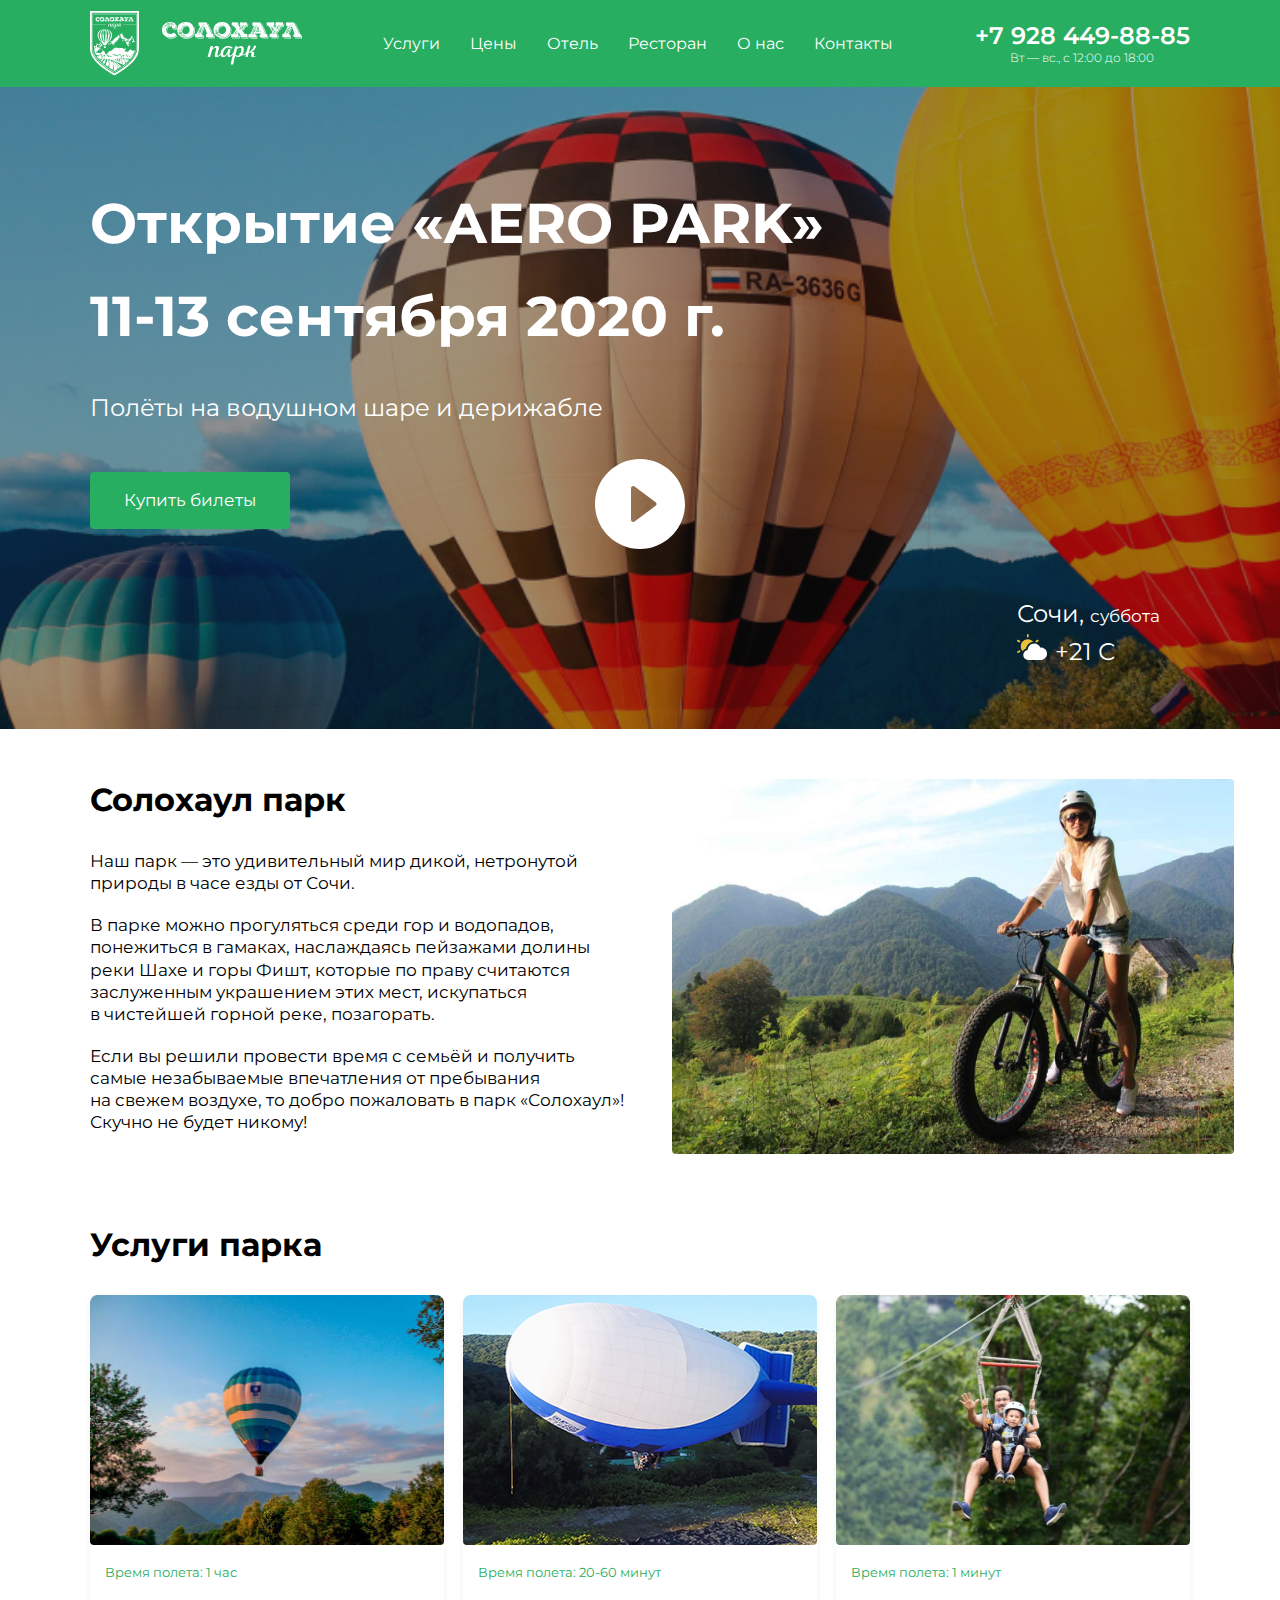
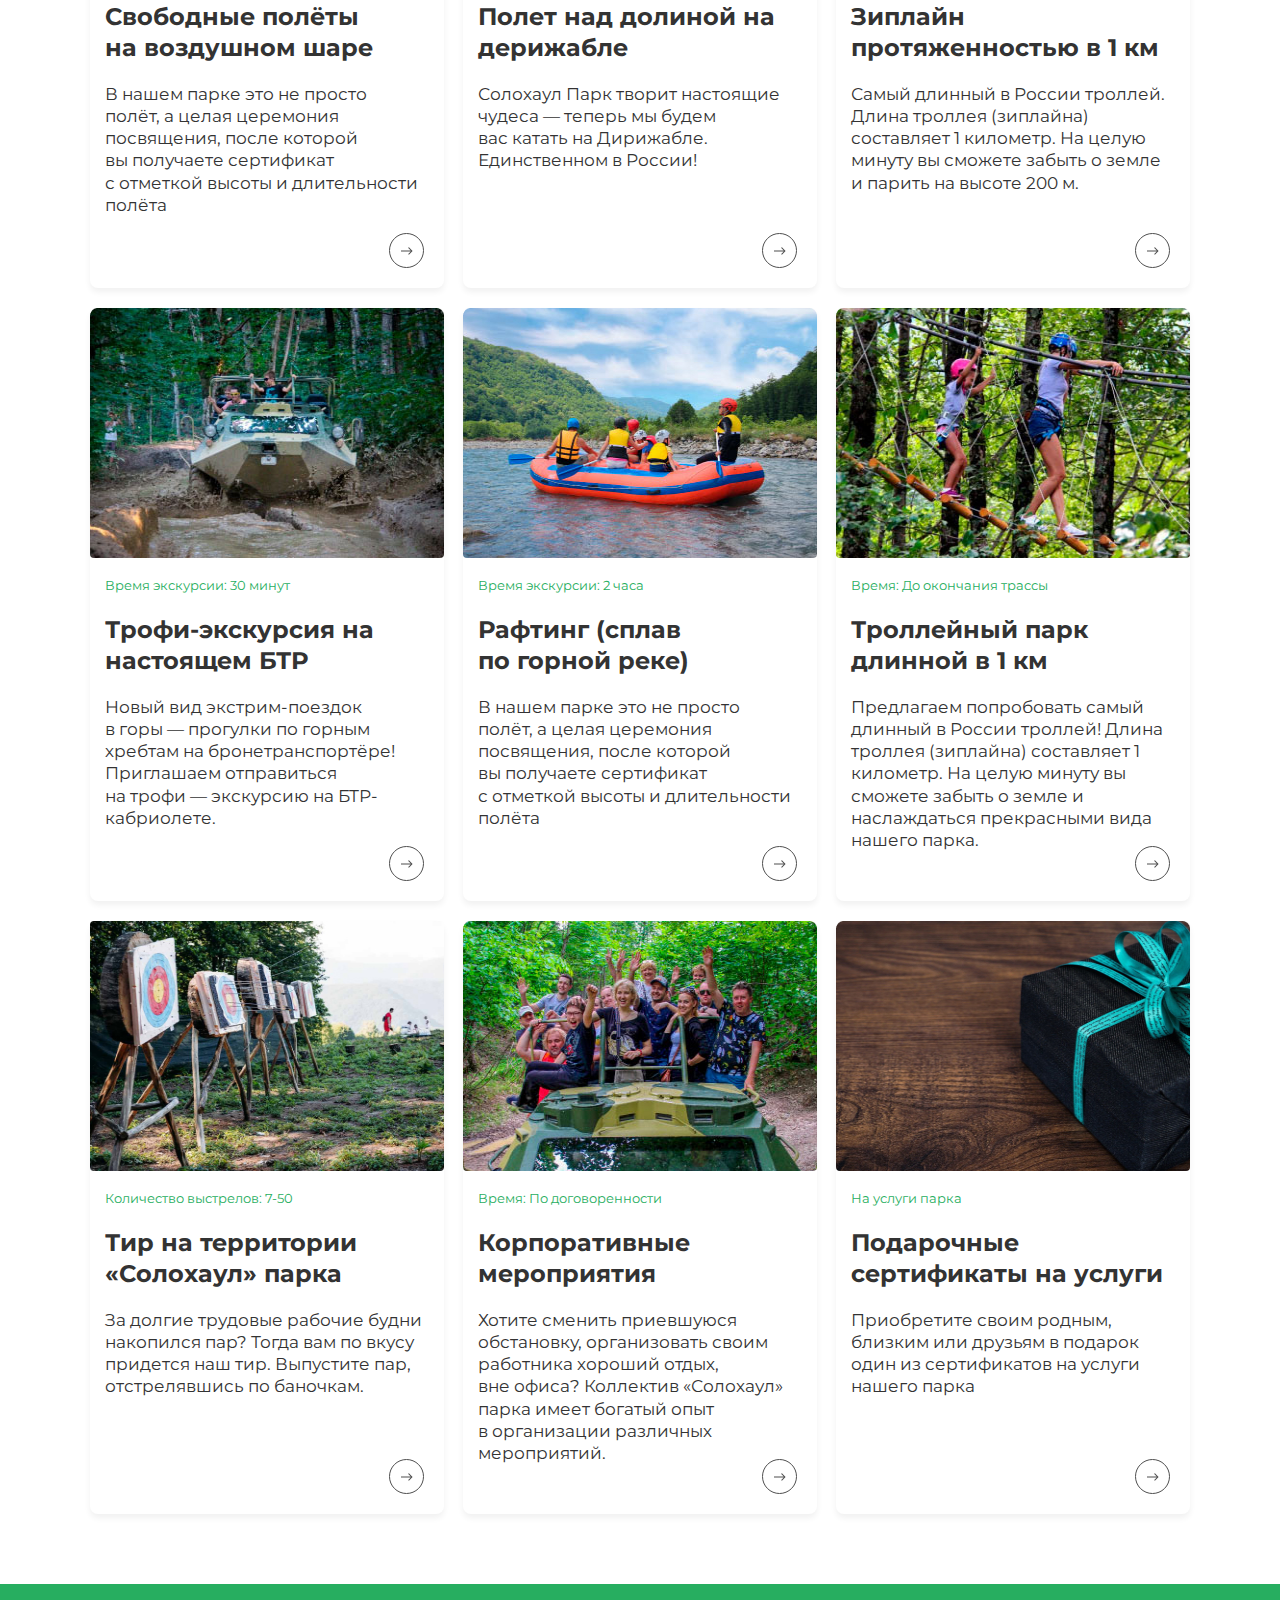
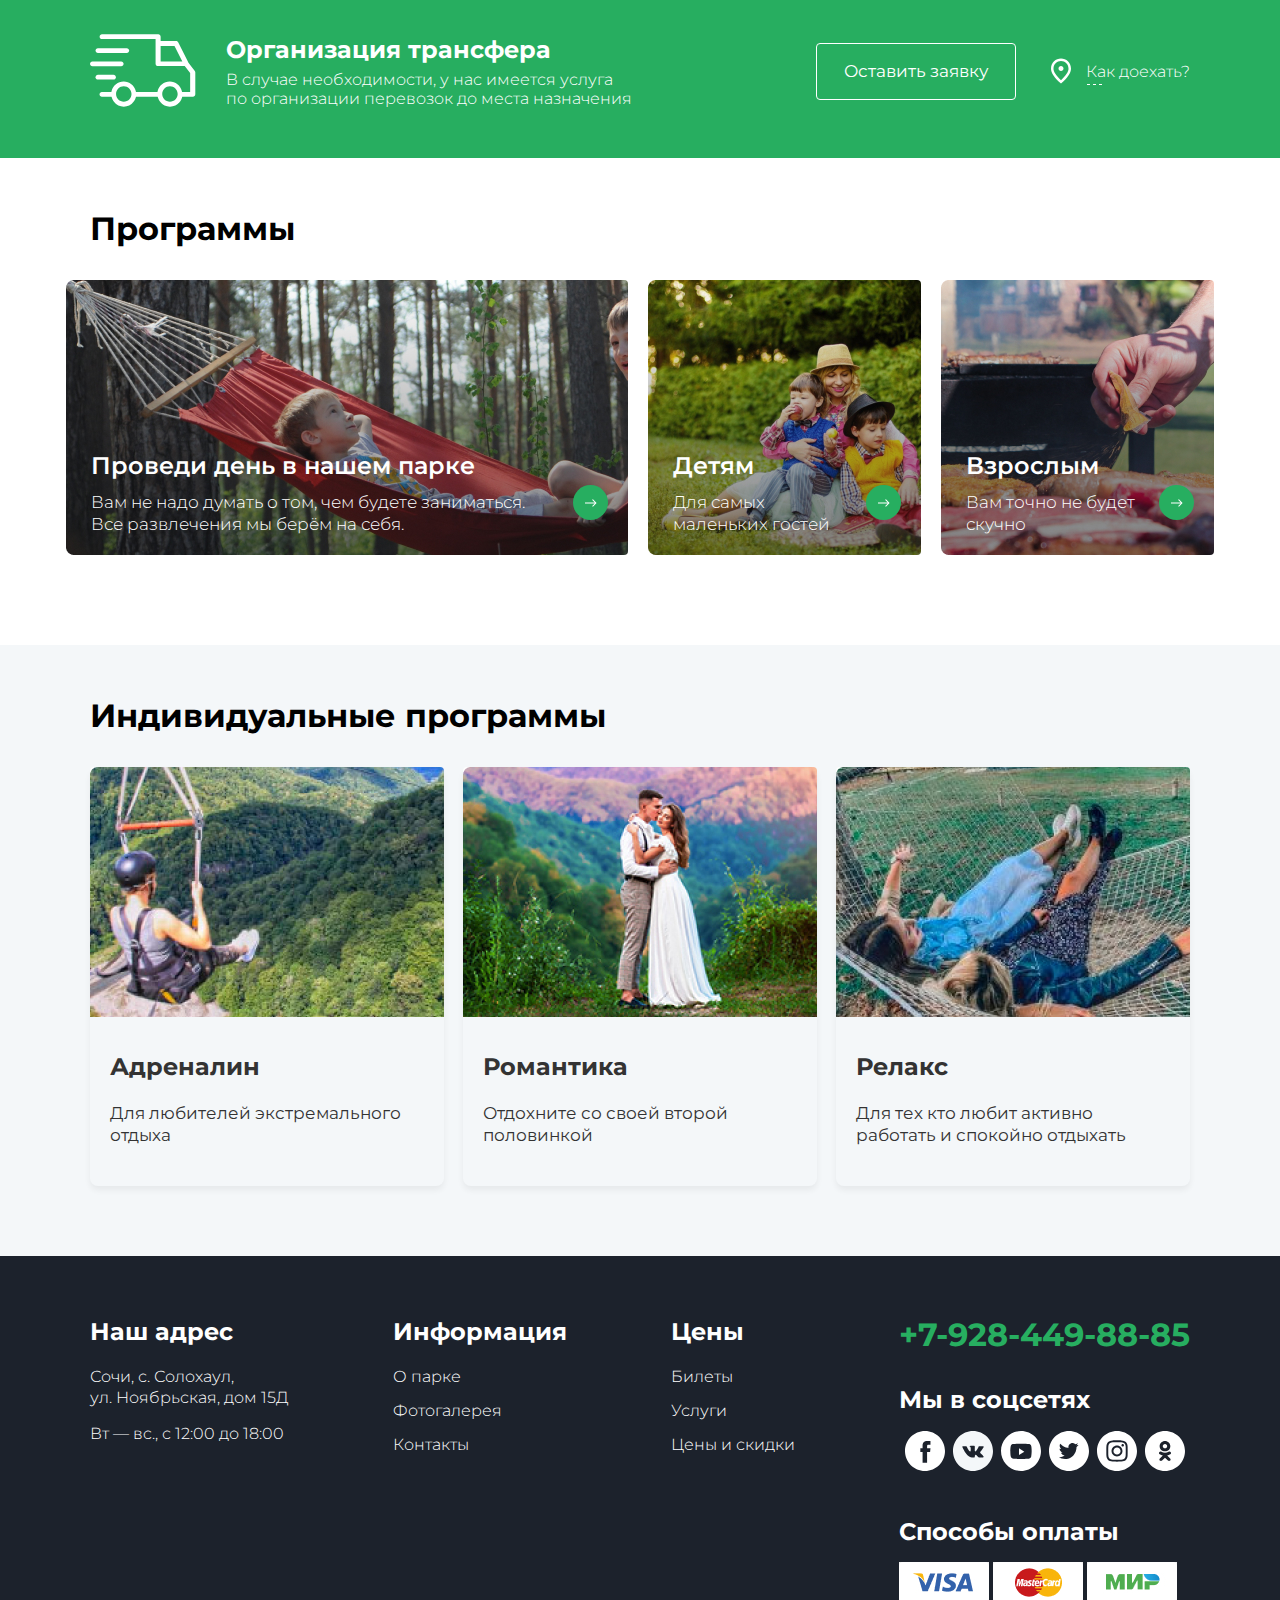
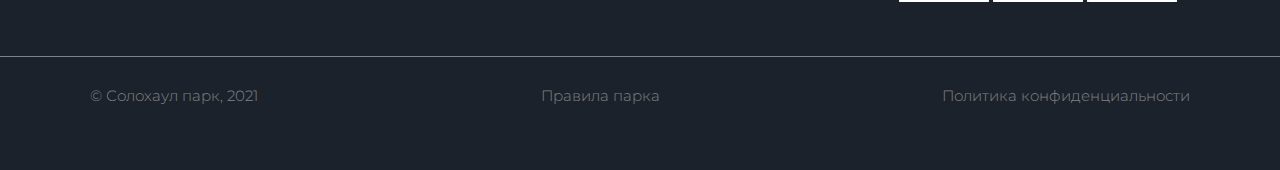
==== index.html @ 9f7b9ea6 "individual block ended, reworks services" ====
<!DOCTYPE html>
<html lang="ru">
<head>
  <meta charset="UTF-8">
  <meta http-equiv="X-UA-Compatible" content="IE=edge">
  <meta name="viewport" content="width=device-width, initial-scale=1.0">
  <title>Солохаул</title>
  <link rel="stylesheet" href="./assets/css/style.css">
</head>
<body>

  <!-- header start -->

  <header class="header">
    <div class="container header__container">

      <!-- Logo -->
      <a class="header__logo" href="#">
        <img src="./assets/svg/logo.svg" alt="Эмблема">
        <img src="./assets/img/logo.png" alt="Солохаул Парк">
      </a>
      <!-- Logo end -->

      <!-- Menu -->
      <nav>
        <ul class="navigation__list">
          <li class="list__item">
            <a href="#">Услуги</a>
            <ul class="submenu">
              <li class="submenu__item"><a href="#">Свободные полёты на воздушном шаре</a></li>
              <li class="submenu__item"><a href="#">Полет над долиной на дерижабле</a></li>
              <li class="submenu__item"><a href="#">Зиплайн протяженностью в 1 км
              </a></li>
              <li class="submenu__item"><a href="#">Трофи-экскурсия на настоящем БТР</a></li>
              <li class="submenu__item"><a href="#">Рафтинг (сплав по горной реке)</a></li>
              <li class="submenu__item"><a href="#">Троллейный парк длинной в 1 км</a></li>
              <li class="submenu__item"><a href="#">Тир на территории «Солохаул» парка</a></li>
              <li class="submenu__item"><a href="#">Корпоративные мероприятия</a></li>
              <li class="submenu__item"><a href="#">Подарочные сертификаты на услуги</a></li>
            </ul>
          </li>
          <li class="list__item"><a href="#">Цены</a></li>
          <li class="list__item"><a href="#">Отель</a></li>
          <li class="list__item"><a href="#">Ресторан</a></li>
          <li class="list__item"><a href="#">О нас</a></li>
          <li class="list__item"><a href="#">Контакты</a></li>
        </ul>
      </nav>
      <!-- Menu end -->

      <!-- Contacting -->
      <div class="contacting">
        <a href="tel: +7 928 449-88-85" class="header__number">+7 928 449-88-85</a>
        <span class="works-hours">Вт — вc., с 12:00 до 18:00</span>
      </div>
      <!-- Contacting end -->

      <!-- Burger -->
      <div class="header__burger">
        <span></span>
      </div>
      <!-- Burger end -->

    </div>
  </header>

  <!-- header end -->

  <!-- Main -->

  <main>

    <!-- Opening -->

    <section class="opening">
      <div class="container opening__container">

        <div class="opening__inner">
          <h1 class="title main__title">Открытие 
«AERO PARK»<span>11-13 сентября 2020 г.</span></h1>
          <p>Полёты на водушном шаре и дерижабле</p>
          <button class="btn btn--green">Купить билеты</button>
        </div>

        
        <div class="widget">
          <!-- Play button -->
          <div class="play-btn">
            <img src="./assets/svg/play.svg" alt="Play">
          </div>
          <!-- Play button end -->

          <!-- Weather -->
          <div class="weather">
            <div class="town">Сочи, <span>суббота</span></div>
            <div class="temperature">+21 С</div>
          </div>
          <!-- Weather end -->
          
        </div>
      </div>
    </section>

    <!-- Opening end -->

    <!-- About -->

    <section class="about">
      <div class="container about__container">
        <div class="about__inner">
          <h2 class="about__subtitle">Солохаул парк</h2>
          <p class="about__description">Наш парк — это удивительный мир дикой, нетронутой природы в часе езды от Сочи.</p>
          <p class="about__description">В парке можно прогуляться среди гор и водопадов, понежиться в гамаках, наслаждаясь пейзажами долины реки Шахе и горы Фишт, которые по праву считаются заслуженным украшением этих мест, искупаться в чистейшей горной реке, позагорать.</p>
          <p class="about__description">Если вы решили провести время с семьёй и получить самые незабываемые впечатления от пребывания на свежем воздухе, то добро пожаловать в парк «Солохаул»! Скучно не будет никому!</p>
        </div>

        <img src="./assets/img/about-img.jpg" alt="Велосипедист в горах">

      </div>
    </section>

    <!-- About end -->

    <!-- Services -->

    <section class="services">
      <div class="container services__container">
        <h2 class="services__subtitle">Услуги парка</h2>
        <div class="services__items items">

          <a href="#" class="items__column column">
            <figure>
              <img src="./assets/img/serv-img1.jpg" alt="Воздушный шар">
            </figure>
            <div class="column__content">
              <span>Время полета: 1 час</span>
              <h3 class="services__caption">Свободные полёты на воздушном шаре</h3>
              <p class="services__description">В нашем парке это не просто полёт, а целая церемония посвящения, после которой вы получаете сертификат с отметкой высоты и длительности полёта</p>
              <button class="arrow"></button>
            </div>
          </a>

          <a href="#" class="items__column column">
            <figure>
              <img src="./assets/img/serv-img2.jpg" alt="Дерижабль">
            </figure>
            <div class="column__content">
              <span>Время полета: 20-60 минут</span>
              <h3 class="services__caption">Полет над долиной на дерижабле</h3>
              <p class="services__description">Солохаул Парк творит настоящие чудеса — теперь мы будем вас катать на Дирижабле. Единственном в России!</p>
              <button class="arrow"></button>
            </div>
          </a>

          <a href="#" class="items__column column">
            <figure>
              <img src="./assets/img/serv-img3.jpg" alt="Зиплайн">
            </figure>
            <div class="column__content">
              <span>Время полета: 1 минут</span>
              <h3 class="services__caption">Зиплайн протяженностью в 1 км
              </h3>
              <p class="services__description">Самый длинный в России троллей. Длина троллея (зиплайна) составляет 1 километр. На целую минуту вы сможете забыть о земле и парить на высоте 200 м.</p>
              <button class="arrow"></button>
            </div>
          </a>

          <a href="#" class="items__column column">
            <figure>
              <img src="./assets/img/serv-img4.jpg" alt="БТР">
            </figure>
            <div class="column__content">
              <span>Время экскурсии: 30 минут</span>
              <h3 class="services__caption">Трофи-экскурсия на настоящем БТР</h3>
              <p class="services__description">Новый вид экстрим-поездок в горы — прогулки по горным хребтам на бронетранспортёре! Приглашаем отправиться на трофи — экскурсию на БТР-кабриолете.</p>
              <button class="arrow"></button>
            </div>
          </a>

          <a href="#" class="items__column column">
            <figure>
              <img src="./assets/img/serv-img5.jpg" alt="Рафтинг">
            </figure>
            <div class="column__content">
              <span>Время экскурсии: 2 часа</span>
              <h3 class="services__caption">Рафтинг (сплав по горной реке)</h3>
              <p class="services__description">В нашем парке это не просто полёт, а целая церемония посвящения, после которой вы получаете сертификат с отметкой высоты и длительности полёта</p>
              <button class="arrow"></button>
            </div>
          </a>

          <a href="#" class="items__column column">
            <figure>
              <img src="./assets/img/serv-img6.jpg" alt="Троллейный парк">
            </figure>
            <div class="column__content">
              <span>Время: До окончания трассы</span>
              <h3 class="services__caption">Троллейный парк длинной в 1 км</h3>
              <p class="services__description">Предлагаем попробовать самый длинный в России троллей! Длина троллея (зиплайна) составляет 1 километр. На целую минуту вы сможете забыть о земле и наслаждаться прекрасными вида нашего парка.</p>
              <button class="arrow"></button>
            </div>
          </a>

          <a href="#" class="items__column column">
            <figure>
              <img src="./assets/img/serv-img7.jpg" alt="Тир">
            </figure>
            <div class="column__content">
              <span>Количество выстрелов: 7-50</span>
              <h3 class="services__caption">Тир на территории «Солохаул» парка</h3>
              <p class="services__description">За долгие трудовые рабочие будни накопился пар? Тогда вам по вкусу придется наш тир. Выпустите пар, отстрелявшись по баночкам.</p>
              <button class="arrow"></button>
            </div>
          </a>

          <a href="#" class="items__column column">
            <figure>
              <img src="./assets/img/serv-img8.jpg" alt="Мероприятия">
            </figure>
            <div class="column__content">
              <span>Время: По договоренности</span>
              <h3 class="services__caption">Корпоративные мероприятия</h3>
              <p class="services__description">Хотите сменить приевшуюся обстановку, организовать своим работника хороший отдых, вне офиса? Коллектив «Солохаул» парка имеет богатый опыт в организации различных мероприятий.</p>
              <button class="arrow"></button>
            </div>
          </a>

          <a href="#" class="items__column column">
            <figure>
              <img src="./assets/img/serv-img9.jpg" alt="Сертификаты">
            </figure>
            <div class="column__content">
              <span>На услуги парка</span>
              <h3 class="services__caption">Подарочные сертификаты на услуги</h3>
              <p class="services__description">Приобретите своим родным, близким или друзьям в подарок один из сертификатов на услуги нашего парка</p>
              <button class="arrow"></button>
            </div>
          </a>

        </div>

        <div class="slider">
          <button class="dots"></button>
          <button class="dots dots--active"></button>
          <button class="dots"></button>
          <button class="dots"></button>
          <button class="dots"></button>
        </div>

      </div>
    </section>

    <!-- Services end -->

    <!-- Transfer -->

    <section class="transfer">
      <div class="container transfer__container">
        
        <div class="transfer__inner">
          <img src="./assets/svg/transfer-img.svg" alt="Трансфер">
          <div class="transfer__content">
            <h3 class="transfer__subtitle">Организация трансфера</h3>
            <p class="transfer__description">В случае необходимости, у нас имеется услуга по организации перевозок до места назначения</p>
          </div>
        </div>
        <div class="transfer__btn">
          <button class="btn btn--green btn--border">Оставить заявку</button>
          <a href="#" class="search">Как доехать?</a>
        </div>
      </div>
    </section>

    <!-- Transfer end -->

    <!-- Programs -->

    <section class="programs">
      <div class="container programs__container">
        <h2 class="programs__subtitle">Программы</h3>
        <div class="programs__grid">

          <a href="#" class="grid__cell grid__cell-top">
            <div class="grid__content">
              <div class="grid__caption">
                <h3 class="programs__caption">Проведи день в нашем парке</h3>
                <p class="programs__description">Вам не надо думать о том, чем будете заниматься. Все развлечения мы берём на себя.</p>
              </div>
              <button class="arrow arrow--grid"></button>
            </div>
            <figure>
              <img src="./assets/img/programs-img1.jpg" alt="День в парке">
            </figure>
          </a>

          <a href="#" class="grid__cell">
            <div class="grid__content">
              <div class="grid__caption">
                <h3 class="programs__caption">Детям</h3>
                <p class="programs__description">Для самых маленьких гостей</p>
              </div>
              <button class="arrow arrow--grid"></button>
            </div>
            <figure>
              <img src="./assets/img/programs-img2.jpg" alt="Для самых маленьких">
            </figure>
          </a>

          <a href="#" class="grid__cell">
            <div class="grid__content">
              <div class="grid__caption">
                <h3 class="programs__caption">Взрослым</h3>
                <p class="programs__description">Вам точно не будет скучно</p>
              </div>
              <button class="arrow arrow--grid"></button>
            </div>
            <figure>
              <img src="./assets/img/programs-img3.jpg" alt="Развлечения и кухня">
            </figure>
          </a>

        </div>
        <div class="slider">
          <button class="dots"></button>
          <button class="dots dots--active"></button>
          <button class="dots"></button>
          <button class="dots"></button>
          <button class="dots"></button>
        </div>
      </div>
    </section>
    
    <!-- Programs end -->

    <!-- Individual -->

    <section class="individual">
      <div class="container individual__container">
        <h2 class="individual-title services__subtitle">Индивидуальные программы</h2>
        <div class="individual__items items">

          <a href="#" class="items__column">
            <figure>
              <img src="./assets/img/adrenalin.jpg" alt="Экстремальный спуск">
            </figure>
            <div class="column__content">
              <h3 class="individual-caption services__caption">Адреналин</h3>
              <p class="individual-description services__description">Для любителей экстремального отдыха</p>
            </div>
          </a>

          <a href="#" class="items__column">
            <figure>
              <img src="./assets/img/romantic.jpg" alt="Воздушный шар">
            </figure>
            <div class="column__content">
              <h3 class="individual-caption services__caption">Романтика</h3>
              <p class="individual-description services__description">Отдохните со своей второй половинкой</p>
            </div>
          </a>

          <a href="#" class="items__column">
            <figure>
              <img src="./assets/img/relax.jpg" alt="Воздушный шар">
            </figure>
            <div class="column__content">
              <h3 class="individual-caption services__caption">Релакс</h3>
              <p class="individual-description services__description">Для тех кто любит активно работать и спокойно отдыхать</p>
            </div>
          </a>

      </div>

      <div class="slider">
        <button class="dots"></button>
        <button class="dots dots--active"></button>
        <button class="dots"></button>
        <button class="dots"></button>
        <button class="dots"></button>
      </div>

    </section>

    <!-- Individual end -->

  </main>

  <!-- Main end -->



  <!-- Footer -->

  <footer class="footer">
    <div class="container footer__container">

      <!-- Details -->

      <section class="details">
        <h3 class="details__title title">
          Наш адрес
        </h3>
        <p class="details__street">
          Сочи, с. Солохаул, <br>ул. Ноябрьская, дом 15Д
        </p>
        <p class="details__hours">
          Вт — вc., с 12:00 до 18:00
        </p>
      </section>

      <!-- Details end -->


      <!-- Info -->

      <section class="info">
        <h3 class="info__title title">Информация</h3>
        <ul class="info__list">
          <li><a href="#" class="info__link info__link-1">О парке</a></li>
          <li><a href="#" class="info__link info__link-2">Фотогалерея</a></li>
          <li><a href="#" class="info__link info__link-3">Контакты</a></li>
        </ul>
      </section>

      <!-- Info end -->


      <!-- Price -->
      
      <section class="price">
        <h3 class="price__title title">Цены</h3>
        <ul class="price__list">
          <li><a href="#" class="price__link price__link-1">Билеты</a></li>
          <li><a href="#" class="price__link price__link-2">Услуги</a></li>
          <li><a href="#" class="price__link price__link-3">Цены и скидки</a></li>
        </ul>
      </section>

      <!-- Price end -->

      <!-- Social icons -->

        <div class="social">

          <!-- Number -->

          <div class="phone">
            <a href="tel: +7-928-449-88-85" class="number">+7-928-449-88-85</a>
          </div>

          <!-- Nubmer end -->

          <div class="social__icons">
            <h3 class="social__title title">Мы в соцсетях</h3>
            <ul class="social__list">
              <li><a class="facebook" href="#"></a></li>
              <li><a class="vk" href="#"></a></li>
              <li><a class="youtube" href="#"></a></li>
              <li><a class="twitter" href="#"></a></li>
              <li><a class="insta" href="#"></a></li>
              <li><a class="odnoklassniki" href="#"></a></li>
            </ul>
          </div>
          

          <!-- Payment -->

          <div class="payments">
            <h3 class="payments__title title">Способы оплаты</h3>
            <button><img src="./assets/img/visa.jpg" alt="Виза"></button>
            <button><img src="./assets/img/mastercard.jpg" alt="Мастер Кард"></button>
            <button><img src="./assets/img/mir.jpg" alt="Мир"></button>
          </div>

          <!-- Payments end -->

      </div>

      <!-- Social end -->

    </div>

    <!-- Copyright -->

    <div class="copyright">
      <div class="container copyright__container">
        <a href="#">© Солохаул парк, 2021</a>
        <a href="#">Правила парка</a>
        <a href="#">Политика конфиденциальности</a>
     </div>
    </div>

    <!-- Copyright end -->

  </footer>

  <!-- Footer end -->

</body>
</html>
---- assets/css/style.css ----
@import url('https://fonts.googleapis.com/css2?family=Montserrat:wght@100;200;300;400;500;600;700;800;900&family=Roboto+Slab:wght@100;300;400;500;600;700;800;900&display=swap');

/* ----- Common Styles ----- */

* {
  margin: 0;
  padding: 0;
  box-sizing: border-box;
  list-style: none;
  text-decoration: none;
  outline: 0;
  font-family: 'Montserrat', 'Roboto Slab', sans-serif;
}


/* ----- Container ----- */

.container {
  width: 100%;
  margin: 0 auto;
}

@media (min-width: 1px) {

  .container {
    padding: 0px 20px;
  }

}

@media (min-width: 360px) {

  .container {
    max-width: 100%;
  }

}

@media (min-width: 576px) {

  .footer__container,
  .header__container {
    max-width: 540px;
  }

}

@media (min-width: 768px) {

  .footer__container,
  .header__container {
    max-width: 720px;
  }

}

@media (min-width: 992px) {

  .container {
    padding: 0px 15px;
  }

  .container {
    max-width: 960px;
  }
}

@media (min-width: 1200px) {

  .container {
    padding: 0px 20px;
  }

  .container {
    max-width: 1140px;
    
  }
}

/* ----- Typography ----- */

h1, h2, h3 {
  line-height: 1.3;
}

@media (min-width: 1px) {

  h1, h2 {
    font-size: 24px;
  }

  h3 {
    font-size: 17px;
  }

}

@media (min-width: 768px) {

  h1 {
    font-size: 56px;
  }

  h2 {
    font-size: 32px;
  }

  h3 {
    font-size: 24px;
  }

}


/* ----- Btns ----- */

button {
  border: 0;
  cursor: pointer;
}

button img {
  width: 90px;
  height: 40px;
  display: flex;
  border-radius: 4px;
}

.btn.btn--green {
  width: 200px;
  height: 57px;
  display: flex;
  align-items: center;
  justify-content: center;
  background-color: #27AE60;
  border: 0;
  border-radius: 4px;
  cursor: pointer;
  color: #ffffff;
  font-size: 17px;
  line-height: 1.2;
  transition: .2s linear;
}

.btn.btn--border {
  margin: 0 auto;
  border: 1px solid #ffffff;
}

.btn:hover {
  background-color: #31C670;
  transition: .2s linear;
}

.btn:active {
  background-color:#1A8748;
  transition: .1s linear;
}

/* ------ Header adaptive ------ */

@media (min-width: 1px) {

  .header {
    padding: 32px 0px 33.32px;
    background-color: #27AE60;
  }

  .header__container {
    display: flex;
    align-items: center;
    justify-content: space-between;
  }

  /* --- Logo --- */

  .header__logo img:first-child {
    display: none;
  }

  .header__logo img:last-child {
    width: 80px;
    height: 24.68px;
  }

  /* --- Logo end */


  /* --- Contacting --- */

  .contacting {
    display: flex;
    flex-direction: column;
  }

  .header__number {
    text-align: center;
    font-size: 15px;
    line-height: 1.2;
    font-weight: 600;
    color: #ffffff;
  }
  
  .works-hours {
    text-align: center;
    font-size: 8px;
    line-height: 1.2;
    font-weight: 300;
    color: #ffffff;
  }

  /* --- Contacting end */


  /* --- Burger --- */

  .header__burger {
    position: relative;
    width: 24px;
    height: 19px;
    cursor: pointer;
  }

  .header__burger span {
    background-color: #ffffff;
    position: absolute;
    width: 100%;
    height: 3px;
    top: 8px;
    left: 0;
    transition: .3s linear;
    border-radius: 4px;
  }

  .header__burger::before,
  .header__burger::after {
    content: '';
    background-color: #ffffff;
    position: absolute;
    width: 100%;
    height: 3px;
    left: 0;
    transition: .3s linear;
    border-radius: 4px;
  }

  .header__burger::before {
    top: 0px;
  }

  .header__burger::after {
    bottom: 0px;
  }

  /* --- Burger end --- */

}

@media (min-width: 576px) {

  .header {
    padding: 24px 0px 23px;
  }

  /* --- Burger --- */

  .header__burger {
    width: 35px;
  }

  /* --- Burger end --- */

}

@media (min-width: 768px) {

  /* --- Logo --- */

  .header__logo {
    display: flex;
  }

  .header__logo img:last-child {
    width: 140px;
    height: 43px;
  }

  /* --- Logo end --- */


  /* --- Contacting --- */

  .header__number {
    margin-bottom: 0px;
    font-size: 24px;
    line-height: 1.2;
  }
  
  .works-hours {
    font-size: 12px;
  }

  /* --- Contacting end */


  /* --- Burger --- */

  .header__burger {
    width: 50px;
    height: 24px;
  }

  .header__burger span {
    top: 10px;
  }

  .header__burger span,
  .header__burger::before,
  .header__burger::after {
    height: 4px;
  }

  /* --- Burger end --- */

}

/* ----- Main version ----- */

@media (max-width: 1200px) {
  nav {
    display: none;
  }
}

@media (min-width: 1200px) {

  .header {
    padding: 0px;
  }

  /* --- Logo --- */

  .header__logo {
    align-items: center;
  }

  .header__logo img:first-child {
    display: flex;
    margin-right: 22.52px
  }

  /* --- Logo end --- */


  /* --- Navigation --- */

  nav {
    display: flex;
  }

  .navigation__list {
    display: flex;
  }

  .list__item a {
    display: flex;
    padding: 34px 15px;
    color: #ffffff;
    transition: .2s linear;
  }

  .list__item:hover {
    background-color: #239C56;
    transition: .2s linear;
  }

  .submenu {
    display: none;
    z-index: 2;
  }

  .list__item:first-child:hover .submenu {
    top: 87px;
    display: flex;
    flex-direction: column;
    position: absolute;
  }

  .submenu__item a {
    display: block;
    padding: 18px 30px;
    background-color: grey;
    border-bottom: 1px solid #ffffff;
  }

  .submenu__item a:hover {
    background-color: rgb(151, 151, 151);
  }

  /* --- Navigation end --- */


  /* --- Burger --- */

  .header__burger {
    display: none;
  }

  /* --- Burger end ---  */

}


/* ----- Opening adaptive ----- */

@media (min-width: 1px) {

  .opening {
    padding: 100px 0px 50px;
    background: url(../img/opening-img.jpg) no-repeat;
    background-size: cover;
  }

  .opening__container {
    position: relative;
    color: #ffffff;
  }

  .main__title {
    white-space: pre;
  }

  .main__title span {
    display: block;
    margin-top: 20px;
  }

  .opening__inner {
    max-width: 280px;
    margin-bottom: 60px;
  }

  .opening__inner p {
    margin-bottom: 40px;
    font-size: 17px;
  }

  /* ----- Widget block ----- */

  .widget {
    display: flex;
    justify-content: space-around;
    align-items: center;
  }
  
  .town {
    margin-bottom: 5px;
  }

  .town,
  .temperature {
    font-size: 24px;
    line-height: 1.2;
  }

  .town span {
    font-size: 17px;
    line-height: 1.2;
  }

  .temperature::before {
    content: '';
    display: inline-block;
    width: 30px;
    height: 26px;
    background: url(../svg/weather.svg) no-repeat;
    margin-right: 8px;
  }

  /* ----- Widget block end ----- */

}

@media (min-width: 768px) {

  .opening__inner {
    max-width: unset;
  }

  .main__title {
    white-space: unset;
  }

  .opening p {
    font-size: 24px;
    margin: 40px 0px 50px;
  }

  .play-btn {
    position: relative;
    bottom: 130px;
    display: flex;
  }

  .play-btn img {
    width: 90px;
    height: 90px;
    z-index: 0;
    cursor: pointer;
  }

  .weather {
    position: absolute;
    right: 50px;
  }

}

@media (min-width: 1400px) {

  .opening {
    padding: 170px 0px;
    background: url(../img/opening-img2.jpg) no-repeat;
    background-size: cover;
  }

  .play-btn {
    position: absolute;
    top: 30%;
    right: 15%;
    bottom: 0;
  }

  .weather {
    bottom: -100px;
  }

}


/* ----- About ----- */

@media (min-width: 1px) {

  .about {
    padding: 50px 0px;
  }

  .about__container {
    display: flex;
    flex-direction: column;
  }

  .about__subtitle {
    margin-bottom: 30px;
  }

  .about p {
    margin-bottom: 20px;
    font-size: 15px;
    line-height: 1.3;
  }

  .about img {
    display: flex;
    width: 280px;
    height: 170px;
    margin: 0 auto;
    border-radius: 4px;
  }
}

@media (min-width: 576px) {

  .about p {
    font-size: 16px;
  }

  .about p:last-child {
    margin-bottom: 40px;
  }

  .about img {
    min-width: 50%;
    height: auto;
  }
}

@media (min-width: 768px) {

  .about p {
    font-size: 17px;
  }

  .about p:last-child {
    margin-bottom: 30px;
  }

  .about img {
    min-width: 728px;
    height: 440px;
  }
}

@media (min-width: 1200px) {

  .about {
    padding: 50px 0px 70px;
  }

  .about__container {
    display: flex;
    flex-direction: row;
    gap: 41px;
  }

  .about__inner {
    min-width: 541px;
  }

  .about p:last-child {
    margin-bottom: 0px;
  }

  .about img {
    min-width: 562px;
    height: 375px;
  }
}

/* ----- About end ----- */


/* ----- Services ----- */

@media (min-width: 1px) {

  .services {
    padding-bottom: 50px;
  }

  .services__subtitle {
    margin-bottom: 30px;
  }

  .items,
  .services__items {
    display: flex;
    flex-wrap: wrap;
    flex-direction: column;
    gap: 30px 0px;
  }

  .column,
  .items__column {
    max-width: 280px;
    margin: 0 auto;
    box-shadow: 0px 4px 6px rgba(0, 0, 0, 0.06);
    border-radius: 8px;
  }

  .items__column figure {
    display: flex;
    overflow: hidden;
    border-radius: 4px;
  }

  .items__column:hover img {
    transform: scale(0.95);
    transition: .2s linear;
  } 

  .items__column img {
    transition: .2s linear;
  }

  .services img {
    display: flex;
    width: 280px;
    height: 250px;
  }

  .column__content {
    padding: 20px 20px 20px 15px;
  }

  .services span {
    display: flex;
    margin-bottom: 20px;
    font-size: 13px;
    line-height: 1.2;
    color: #27AE60;
  }

  .services__caption {
    margin-bottom: 20px;
    font-size: 17px;
    color: #333333;
  }

  .services__description {
    font-size: 15px;
    line-height: 1.3;
    margin-bottom: 17px;
    color: #333333;
  }

  /* --- Slider --- */

  .arrow {
    width: 35px;
    height: 35px;
    display: flex;
    margin-left: auto;
    background: url(../svg/arrow.svg) no-repeat;
    transition: .2s linear;
  }

  .arrow:hover {
    background: url(../svg/arrow-active.svg) no-repeat;
    transition: .2s linear;
  }

  .slider {
    display: flex;
    justify-content: center;
    gap: 15px;
    margin-top: 40px;
  }

  .dots {
    width: 10px;
    height: 10px;
    background: url(../svg/dots.svg) no-repeat;
    cursor: pointer;
  }

  .dots--active {
    background: url(../svg/dots-hover.svg) no-repeat;
  }
  
}

@media (min-width: 768px) {

  .services__container {
    max-width: 820px;
  }

  .items,
  .services__items {
    flex-direction: row;
    justify-content: space-between;
    gap: 40px 0px;
  }

  .items__column {
    position: relative;
    min-width: 354px;
    min-height: 593px;
    margin: 0;
  }

  .items__column:last-child {
    width: 100%;
    margin: 0 auto;
  }

  .services img {
    width: 100%;
  }

  .services__caption {
    font-size: 24px;
  }

  .services__description {
    font-size: 17px;
  }

  .arrow {
    position: absolute;
    bottom: 0;
    right: 20px;
    transform: translate(0px, -20px);
  }

}

@media (min-width: 1200px) {

  .services {
    padding-bottom: 70px;
  }

  .services__container {
    max-width: 1140px;
  }

  .items,
  .services__items {
    flex-direction: row;
    justify-content: space-between;
    gap: 20px 19px;
  }

  .items__column:last-child {
    width: 100%;
    margin: 0;
  }

  .services img {
    width: 100%;
  }

  .arrow {
    position: absolute;
    bottom: 0;
    right: 20px;
    transform: translate(0px, -20px);
  }

  .slider {
    display: none;
  }

}

/* ----- Services end ----- */


/* ----- Transfer ----- */

@media (min-width: 1px) {

  .transfer {
    padding: 50px 0px 65px;
    background-color: #27AE60;
    color: #ffffff;
  }

  .transfer__container {
    text-align: center;
  }

  .transfer img {
    width: 106px;
    height: 73px;
    margin: 0 auto 30px;
  }

  .transfer__subtitle {
    margin-bottom: 20px;
  }

  .transfer__description {
    font-weight: 300;
  }

  .transfer__inner {
    margin-bottom: 30px;
  }

  .transfer__btn {
    display: flex;
    justify-content: center;
    flex-direction: column;
  }

  .transfer .btn {
    margin: 30px auto 35px;
  }

  .search {
    position: relative;
    display: inline-flex;
    align-items: center;
    justify-content: center;
    font-weight: 300;
    color: #ffffff;
  }

  .search::before {
    content: '';
    display: inline-block;
    width: 30px;
    height: 30px;
    background: url(../svg/search-icon.svg) no-repeat;
    margin-right: 10px;
    transition: .5s ease;
  }

  .search:hover::before {
    transform: rotate(360deg);
    transition: .5s ease;
  }

  .search::after {
    content: '';
    position: absolute;
    display: block;
    width: 15px;
    height: 1px;
    background: url(../svg/border-bottom.svg) no-repeat;
    bottom: 0;
    left: 50%;
    transform: translate(-35px, 0px);
    transition: .2s linear;
  }

  .search:hover::after {
    width: 100px;
    transition: .2s linear;
  }

}

@media (min-width: 576px) {

  .transfer__inner {
    display: flex;
    flex-direction: column;
  }

  .transfer__description {
    max-width: 420px;
    margin: 0 auto;
  }

}

@media (min-width: 768px) {

  .transfer {
    padding: 50px 0px;
  }

  .transfer__container {
    display: flex;
    flex-direction: column;
    align-items: center;
    text-align: unset;
  }

  .transfer__inner {
    flex-direction: row;
  }

  .transfer img {
    margin-bottom: 0px;
    margin-right: 30px;
  }

  .transfer__subtitle {
    margin-bottom: 5px;
  }

  .transfer__btn {
    flex-direction: row;
  }

  .transfer .btn {
    display: flex;
    margin: 0px 30px 0px 0px;
  }

  .search::after {
    transform: translate(-31px, -15px);
  }

}

@media (min-width: 1200px) {

  .transfer__container {
    flex-direction: row;
    justify-content: space-between;
  }

  .transfer__inner {
    margin-bottom: 0px;
  }

}

/* ----- Transfer end ----- */


/* ----- Programs ----- */

@media (min-width: 1px) {

  .programs {
    padding: 50px 0px 70px;
  }

  .programs__subtitle {
    text-align: center;
    margin-bottom: 30px;
  }

  .programs__grid {
    display: flex;
    align-items: center;
    flex-direction: column;
  }

  .grid__cell {
    display: flex;
    justify-content: center;
    position: relative;
    max-width: 280px;
  }

  .grid__cell:not(:last-child) {
    margin-bottom: 20px;
  }

  .grid__content {
    display: flex;
    min-width: 280px;
    align-items: center;
    justify-content: space-between;
    position: absolute;
    z-index: 5;
    bottom: 0;
    padding: 25px 20px 25px 15px;
    color: #ffffff;
  }

  .programs__caption {
    max-width: 140px;
    font-weight: 600;
  }

  .grid__cell figure {
    display: flex;
    overflow: hidden;
    border-top-right-radius: 4px;
    border-bottom-right-radius: 4px;
  }

  .grid__cell img {
    transition: .2s linear;
  }

  .grid__cell:hover img {
    transform: scale(.97);
    transition: .2s linear;
  } 

  .programs__description {
    display: none;
  }

  .grid__cell .arrow {
    background: url(../svg/arrow-active.svg) no-repeat;
  }

  .grid__cell .arrow--grid {
    margin: 0;
  }


}

@media (min-width: 576px) {

  .grid__cell {
    display: flex;
    justify-content: center;
    position: relative;
    max-width: 357px;
  }

  .grid__content {
    min-width: 357px;
    padding: 20px 25px;
  }

}

@media (min-width: 768px) {

  .programs__grid {
    justify-content: center;
    flex-direction: row;
    flex-wrap: wrap;
    gap: 20px;
  }

  .grid__cell:first-child, 
  .grid__cell-top .grid__content {
    min-width: 728px;
  }

  .grid__cell:not(:last-child) {
    margin-bottom: 0px;
  }

  .grid__cell-top .grid__caption {
    max-width: 563px;
  }

  .grid__caption {
    max-width: 190px;
  }

  .programs__caption {
    margin-bottom: 10px;
    max-width: unset;
  }

  .programs__description {
    display: flex;
    font-size: 17px;
    line-height: 1.3;
    font-weight: 300;
  }

  .grid__cell .arrow {
    transform: translate(0px, -35px);
  }

}

@media (min-width: 1200px) {

  .programs {
    padding: 50px 0px 90px;
  }

  .programs__subtitle {
    text-align: unset;
  }

  .programs__grid {
    flex-direction: row;
    flex-wrap: nowrap;
    gap: 0px 20px;
  }

  .grid__cell,
  .grid__content {
    min-width: 273px;
  }

  .grid__cell:first-child, 
  .grid__cell-top .grid__content {
    min-width: 562px;
  }

}


/* ----- Programs end ----- */


/* ----- Individual ----- */



/* ----- Individual end ----- */

@media (min-width: 1px) {

  .individual {
    padding: 50px 0px 70px;
    background-color: #F4F7F9;
  }

  .individual-title {
    text-align: center;
  }

  .individual .items__column {
    min-height: 400px;
    color: #ffffff;
  }

  .individual .items__column figure {
    display: block;
  }

  .individual img {
    min-width: 100%;
    min-height: 250px;
  }

  .individual-caption {
    display: inline-flex;
    transition: .2s linear;
  }

  .individual .items__column:hover h3 {
    color: #27AE60;
    transition: .2s linear;
  }

  .individual .services__description {
    margin-bottom: 0px;
    color: #333333;
  }

  .individual .slider {
    margin-top: 40px;
  }

}

@media (min-width: 768px) {

  .individual__container {
    max-width: 820px;
  }

  .individual .column__content {
    padding: 20px 20px 40px;
  }

}

@media (min-width: 1200px) {

  .individual__container {
    max-width: 1140px;
  }

  .individual-title {
    text-align: unset;
  }

  .individual .column__content {
    padding: 30px 20px 40px;
  }

}

/* ----- Footer adaptive ----- */

@media (min-width: 1px) {

  .footer {
    padding: 50px 0px;
    background-color: #1C222C;
    color: #ffffff;
  }

  .footer__container {
    display: flex;
    flex-direction: column;
    text-align: center;
  }

  /* --- Details ---  */

  .footer h3, 
  .footer p {
    margin-bottom: 15px;
  }

  .footer p {
    font-weight: 300;
  }

  .details__street {
    max-width: 212px;
    margin: 0 auto 15px;
    line-height: 1.3;
  }

  .footer p:last-child {
    display: block;
    margin-bottom: 30px;
  }

  .footer a {
    display: flex;
    margin-bottom: 15px;
    justify-content: center;
    font-weight: 300;
    color: inherit;
    transition: .2s linear;
  }

  .footer a:hover {
    color: #27AE60;
    transition: .2s linear;
  }

  .info__link.info__link-3 {
    margin-bottom: 30px;
  }

  .price__link.price__link-3 {
    margin-bottom: 30px;
  }

  /* --- Details end --- */


  /* -- Number */

  .phone {
    width: 100%;
    margin-bottom: 30px;
  }

  footer a.number {
    margin-bottom: 0px;
    font-size: 24px;
    line-height: 1.2;
    color: #27AE60;
    font-weight: 700;
  }

  /* --- Number end */


  /* --- Social icons --- */

  .social {
    min-width: 100%;
    display: flex;
    flex-direction: column;
    flex-wrap: wrap;
    justify-content: space-between;
  }

  .social__icons {
    margin-bottom: 30px;
  }

  .social__list {
    display: flex;
    justify-content: center;
    gap: 8px;
  }

  .social a {
    width: 40px;
    height: 40px;
  }

  .social .number {
    width: auto;
    height: auto;
  }

  .facebook {
    background: url(../svg/facebook.svg) no-repeat;
  }

  .facebook:hover {
    background: url(../svg/facebook-hover.svg) no-repeat;
  }

  .vk {
    background: url(../svg/vk.svg) no-repeat;
  }

  .vk:hover {
    background: url(../svg/vk-hover.svg) no-repeat;
  }

  .youtube {
    background: url(../svg/youtube.svg) no-repeat;
  }

  .youtube:hover {
    background: url(../svg/youtube-hover.svg) no-repeat;
  }

  .twitter {
    background: url(../svg/twitter.svg) no-repeat;
  }

  .twitter:hover {
    background: url(../svg/twitter-hover.svg) no-repeat;
  }

  .insta {
    background: url(../svg/insta.svg) no-repeat;
  }

  .insta:hover {
    background: url(../svg/insta-hover.svg) no-repeat;
  }

  .odnoklassniki {
    background: url(../svg/odnoklassniki.svg) no-repeat;
  }

  .odnoklassniki:hover {
    background: url(../svg/odnoklassniki-hover.svg) no-repeat;
  }

  .payments {
    margin-bottom: 50px;
  }

  /* --- Social icons end --- */


  /* --- Copyright --- */

  .copyright {
    padding-top: 30px;
    border-top: 1px solid #828282;
  }

  .copyright a {
    font-size: 15px;
    line-height: 1.2;
    color: #828282;
  }

  .copyright a:hover {
    text-decoration: underline;
  }

  .copyright a:not(:last-child) {
    margin-bottom: 30px;
  }

  /* --- Copyright end --- */

}

@media (min-width: 576px) {

}


@media (min-width: 768px) {

  .footer {
    padding: 60px 0px 50px;
  }

  .footer__container {
    flex-direction: row;
    gap: 0px 30px;
    justify-content: space-between;
    flex-wrap: wrap;
    text-align: unset;
  }

  .footer a {
    justify-content: unset;
  }

  section .title {
    margin-bottom: 20px;
  }

  /* --- Social icons --- */

  .social {
    flex-direction: row;
  }

  footer a.number {
    font-size: 32px;
  }

  /* --- Copyright --- */

  .copyright__container {
    display: flex;
    justify-content: space-between;
  }

  .copyright a:not(:last-child) {
    margin-bottom: 0px;
}

  /* --- Copyright end --- */

}
  
@media (min-width: 1200px) {

  .footer__container {
    flex-direction: row;
    gap: 0px;
    justify-content: space-between;
    flex-wrap: nowrap;
  }

  .social {
    min-width: auto;
    flex-direction: column;
  }

  /* --- Number --- */

  .phone {
    width: auto;
  }

  /* --- Number --- */

}
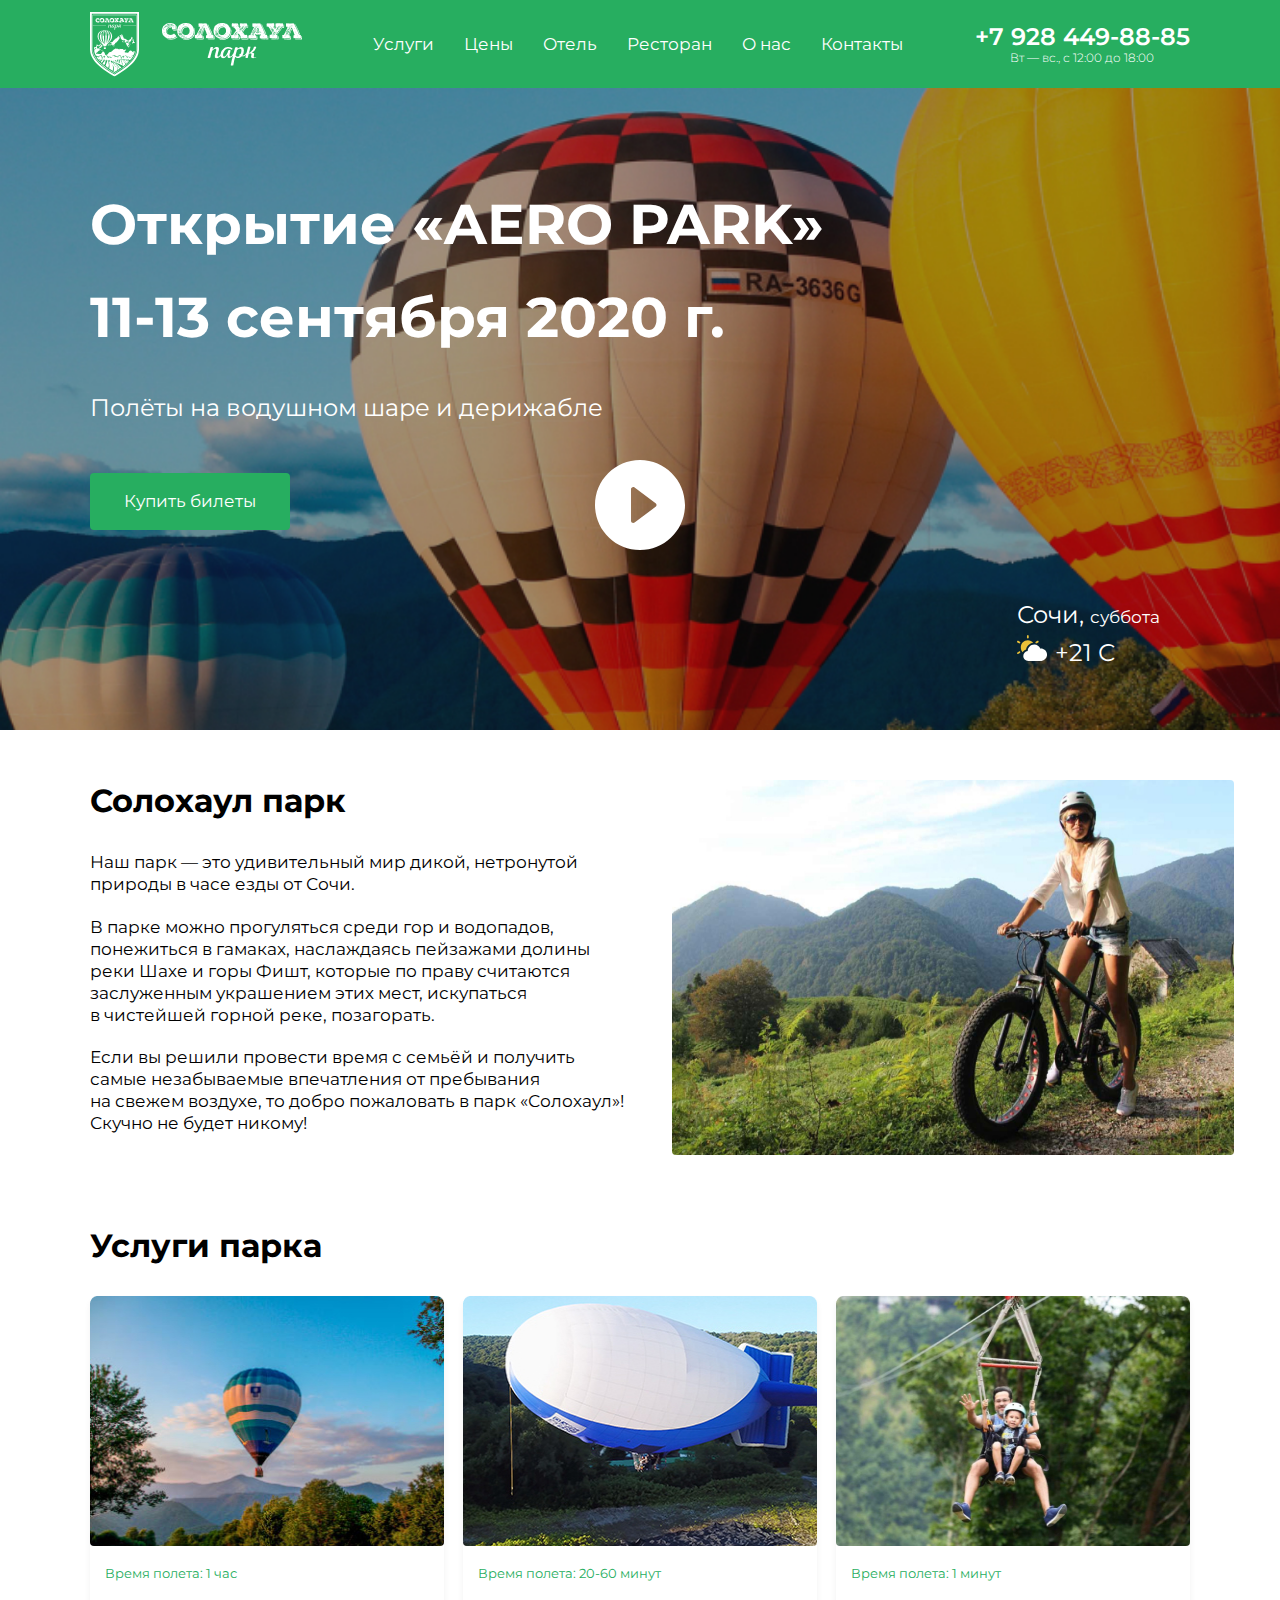
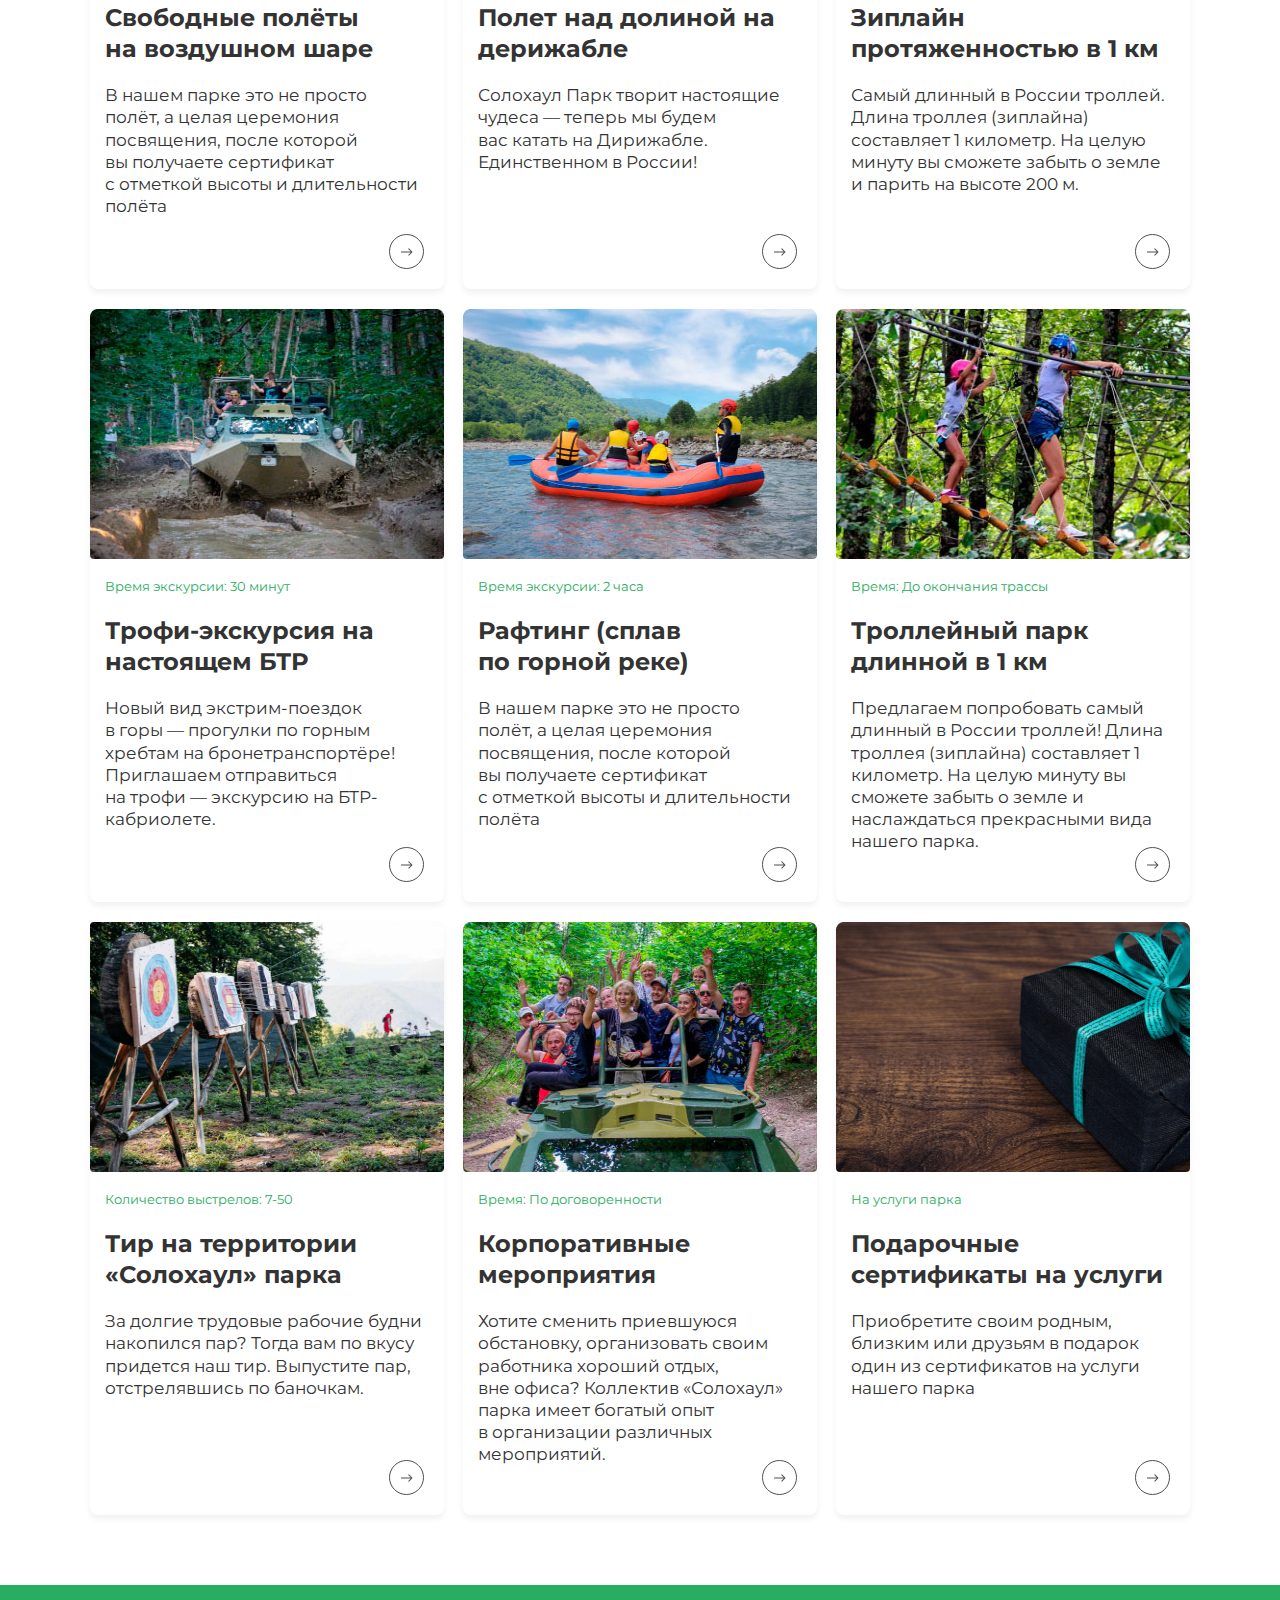
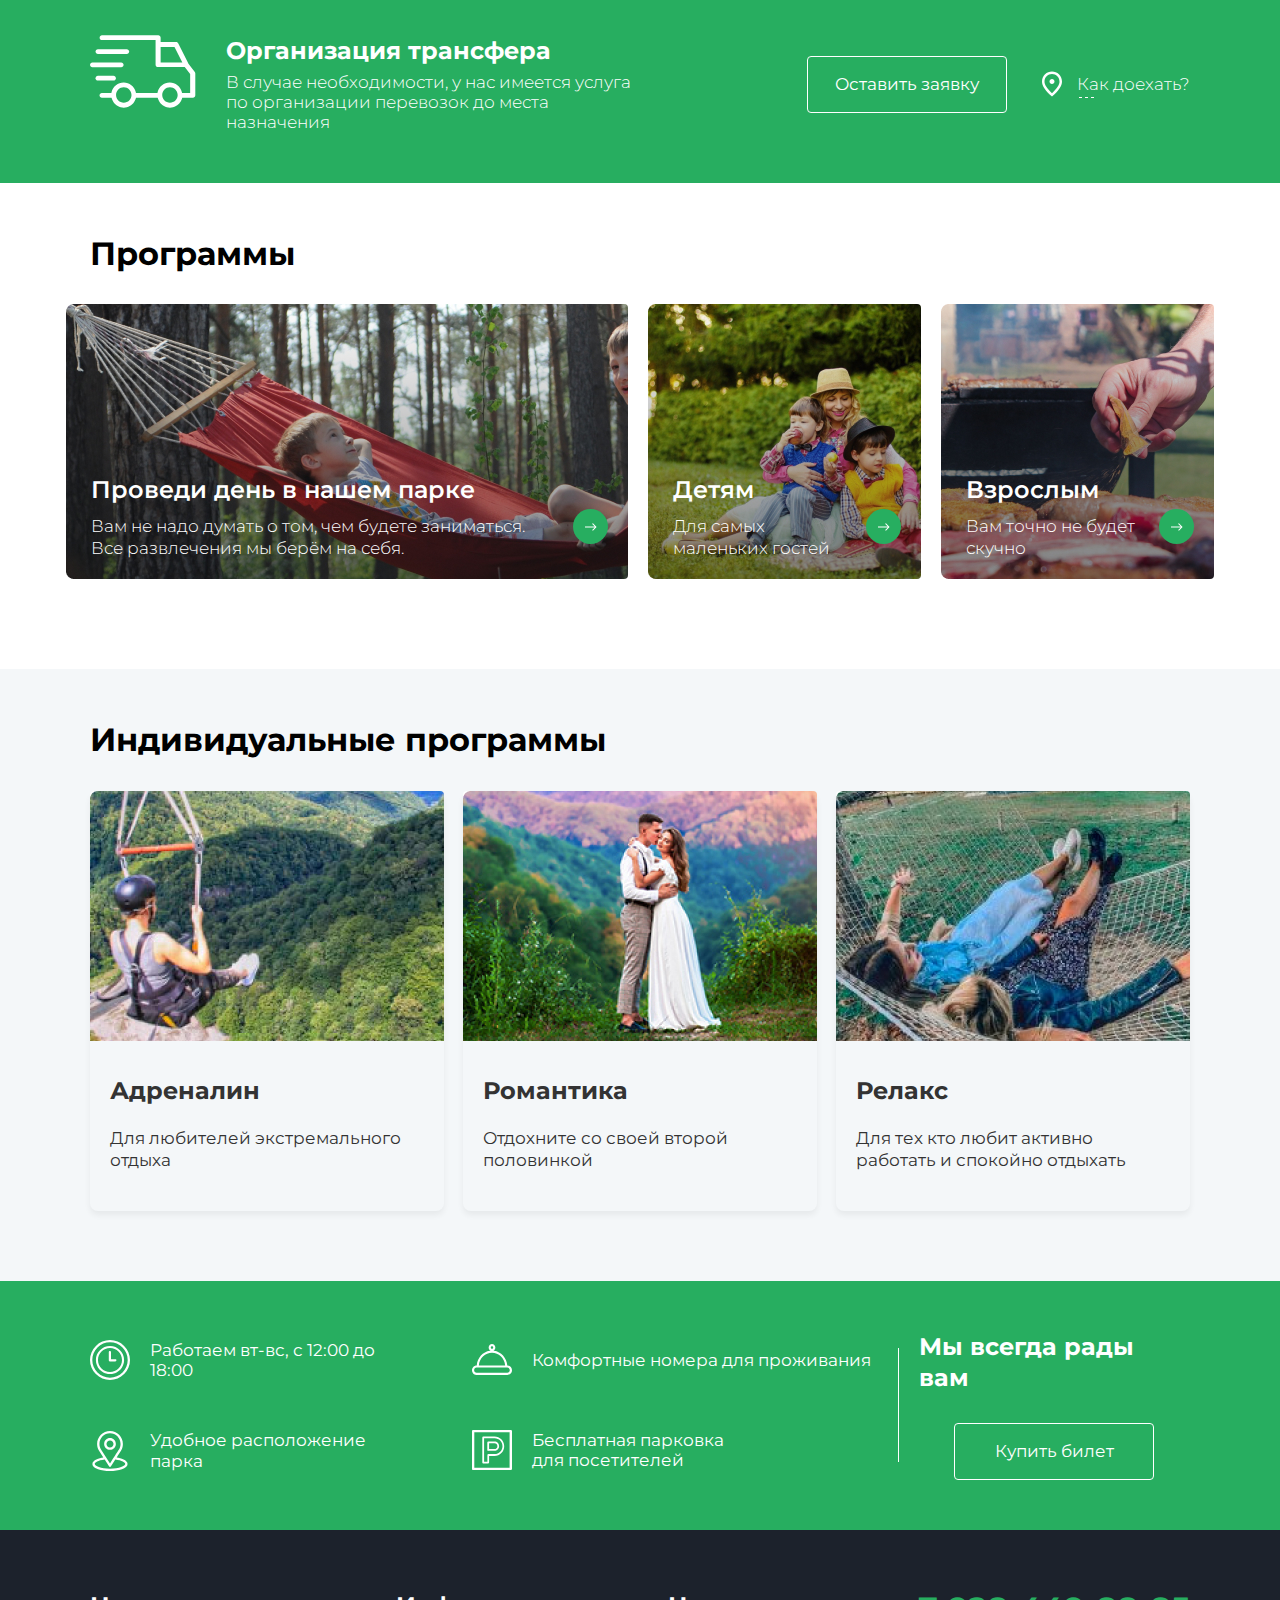
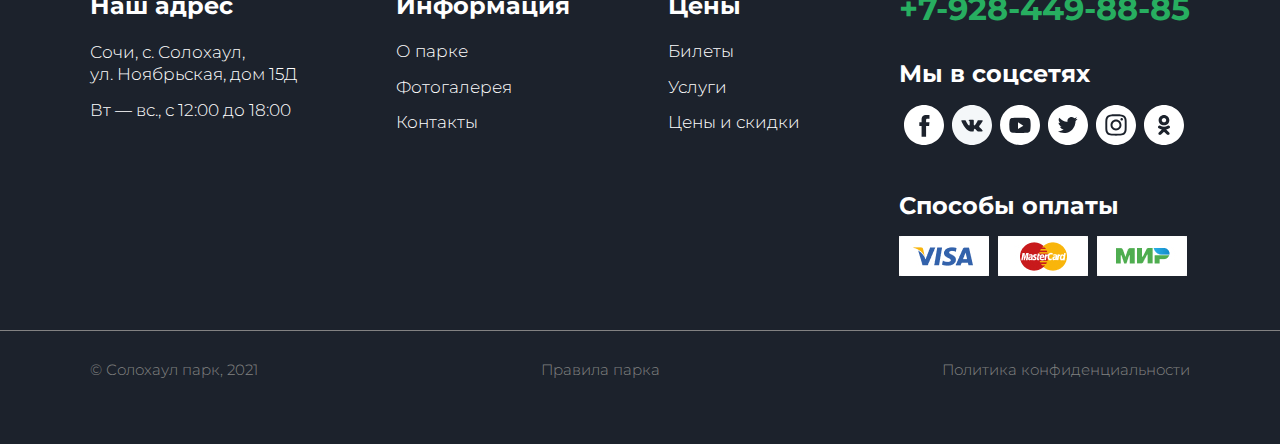
==== commit ecc0d7fa: "advant block adaptive" ====
--- a/index.html
+++ b/index.html
@@ -70,6 +70,7 @@
 
   <main>
 
+
     <!-- Opening -->
 
     <section class="opening">
@@ -102,6 +103,7 @@
     </section>
 
     <!-- Opening end -->
+
 
     <!-- About -->
 
@@ -121,6 +123,7 @@
 
     <!-- About end -->
 
+
     <!-- Services -->
 
     <section class="services">
@@ -252,9 +255,10 @@
 
     <!-- Services end -->
 
+
     <!-- Transfer -->
 
-    <section class="transfer">
+    <section class="transfer section-green">
       <div class="container transfer__container">
         
         <div class="transfer__inner">
@@ -273,6 +277,7 @@
 
     <!-- Transfer end -->
 
+
     <!-- Programs -->
 
     <section class="programs">
@@ -332,6 +337,7 @@
     
     <!-- Programs end -->
 
+
     <!-- Individual -->
 
     <section class="individual">
@@ -382,6 +388,36 @@
     </section>
 
     <!-- Individual end -->
+
+
+    <!-- Advantages -->
+
+    <section class="advantages section-green">
+      <div class="container advantages__container">
+        <ul class="advantages__list">
+          <div class="list__column list__column--left">
+            <li><img src="./assets/svg/worked12-18.svg" alt="Работаем с 12 до 18">Работаем вт-вс, с 12:00 до 18:00
+            </li>
+            <li><img src="./assets/svg/maps.svg" alt="Удобное расположение">Удобное расположение парка</li>
+          </div>
+          <div class="list__column list__column--right">
+            <li><img src="./assets/svg/comfort.svg" alt="Комфортные номера">Комфортные номера для проживания</li>
+            <li><img src="./assets/svg/free-parking.svg" alt="Бесплатная парковка">Бесплатная парковка для посетителей</li>
+          </div>
+        </ul>
+
+        <div class="line"></div>
+
+        <div class="selling">
+          <h3 class="selling__title">Мы всегда рады вам</h3>
+          <button class="btn btn--green btn--border">Купить билет</button>
+        </div>
+
+      </div>
+    </section>
+
+    <!-- Advantages end -->
+
 
   </main>
 
--- a/assets/css/style.css
+++ b/assets/css/style.css
@@ -10,6 +10,21 @@
   text-decoration: none;
   outline: 0;
   font-family: 'Montserrat', 'Roboto Slab', sans-serif;
+}
+
+body {
+  min-height: 100%;
+  font-size: 17px;
+  line-height: 1.2;
+}
+
+
+/* ----- Green section ----- */
+
+.section-green {
+  padding: 50px 0px;
+  background-color: #27AE60;
+  color: #ffffff;
 }
 
 
@@ -366,12 +381,12 @@
     display: flex;
     padding: 34px 15px;
     color: #ffffff;
-    transition: .2s linear;
+    transition: .1s linear;
   }
 
   .list__item:hover {
     background-color: #239C56;
-    transition: .2s linear;
+    transition: .1s linear;
   }
 
   .submenu {
@@ -389,12 +404,13 @@
   .submenu__item a {
     display: block;
     padding: 18px 30px;
-    background-color: grey;
-    border-bottom: 1px solid #ffffff;
+    background-color: #ffffff;
+    color: #333333;
   }
 
   .submenu__item a:hover {
-    background-color: rgb(151, 151, 151);
+    color: #ffffff;
+    background-color: #27AE60;
   }
 
   /* --- Navigation end --- */
@@ -832,12 +848,6 @@
 /* ----- Transfer ----- */
 
 @media (min-width: 1px) {
-
-  .transfer {
-    padding: 50px 0px 65px;
-    background-color: #27AE60;
-    color: #ffffff;
-  }
 
   .transfer__container {
     text-align: center;
@@ -909,7 +919,7 @@
   }
 
   .search:hover::after {
-    width: 100px;
+    width: 105px;
     transition: .2s linear;
   }
 
@@ -931,10 +941,6 @@
 
 @media (min-width: 768px) {
 
-  .transfer {
-    padding: 50px 0px;
-  }
-
   .transfer__container {
     display: flex;
     flex-direction: column;
@@ -965,7 +971,7 @@
   }
 
   .search::after {
-    transform: translate(-31px, -15px);
+    transform: translate(-35px, -15px);
   }
 
 }
@@ -1159,9 +1165,6 @@
 /* ----- Individual ----- */
 
 
-
-/* ----- Individual end ----- */
-
 @media (min-width: 1px) {
 
   .individual {
@@ -1235,6 +1238,176 @@
   }
 
 }
+
+/* ----- Individual end ----- */
+
+
+/* ----- Advantages ----- */
+
+@media (min-width: 1px) {
+
+  .advantages__container {
+    display: flex;
+    flex-direction: column;
+    justify-content: center;
+    align-items: center;
+  }
+
+  .advantages__list img {
+    margin-right: 20px;
+  }
+
+  .advantages__list li {
+    display: flex;
+    align-items: center;
+    margin-bottom: 30px;
+  }
+
+  .list__column--right li:last-child {
+    margin-bottom: 0px;
+  }
+
+
+  /* --- Line --- */
+
+  .line {
+    width: 114px;
+    height: 1px;
+    margin: 30px auto;
+    background-color: #ffffff;
+  }
+
+  /* --- Line end --- */
+
+  .selling__title {
+    margin-bottom: 20px;
+  }
+
+}
+
+@media (min-width: 576px) {
+
+  .line {
+    width: 200px;
+    margin: 50px auto;
+  }
+
+}
+
+@media (min-width: 768px) {
+
+  .advantages__list {
+    display: flex;
+    align-items: center;
+    gap: 126px;
+  }
+
+  .list__column {
+    display: flex;
+    flex-direction: column;
+    gap: 30px;
+  }
+
+  .advantages__list li {
+    margin-bottom: 0px;
+  }
+
+  .advantages__list li:first-child {
+    max-width: 212px;
+  }
+
+  .advantages__list li {
+    max-width: 260px;
+  }
+
+  .advantages__list li::before {
+    margin-right: 20px;
+  }
+
+  .advantages__list li:not(:last-child) {
+    margin-bottom: 0px;
+  }
+
+  .line {
+    margin: 30px auto;
+  }
+
+  .selling {
+    display: flex;
+    align-items: center;
+  }
+
+  .selling__title {
+    margin-right: 30px;
+    margin-bottom: 0px;
+  }
+
+}
+
+@media (min-width: 992px) {
+
+  .advantages__list {
+    gap: 175px;
+  }
+
+  .list__column {
+    gap: 50px;
+  }
+
+  .line {
+    margin: 50px auto;
+  }
+
+}
+
+@media (min-width: 1200px) {
+
+  .advantages__container {
+    flex-direction: row;
+  }
+
+  .advantages__list {
+    gap: 0px;
+  }
+
+  .list__column--left {
+    margin-right: 50px;
+  }
+
+  .advantages__list::after {
+    content: '';
+    display: inline;
+    height: 114px;
+    width: 1px;
+    margin: 0px 20px;
+    background-color: #ffffff;
+  }
+
+  .line {
+    display: none;
+  }
+
+  .advantages__list li:first-child,
+  .advantages__list li {
+    max-width: unset;
+  }
+
+  .selling {
+    flex-direction: column;
+  }
+
+  .selling__title {
+    margin-bottom: 30px;
+    margin-right: 0px;
+  }
+
+}
+
+
+
+
+/* ----- Advantages end ----- */
+
 
 /* ----- Footer adaptive ----- */
 
@@ -1464,6 +1637,12 @@
     font-size: 32px;
   }
 
+  /* --- Payments --- */
+
+  .payments button:not(:last-child) {
+    margin-right: 5px;
+  }
+
   /* --- Copyright --- */
 
   .copyright__container {
@@ -1499,8 +1678,6 @@
     width: auto;
   }
 
-  /* --- Number --- */
-
-}
-
-
+}
+
+
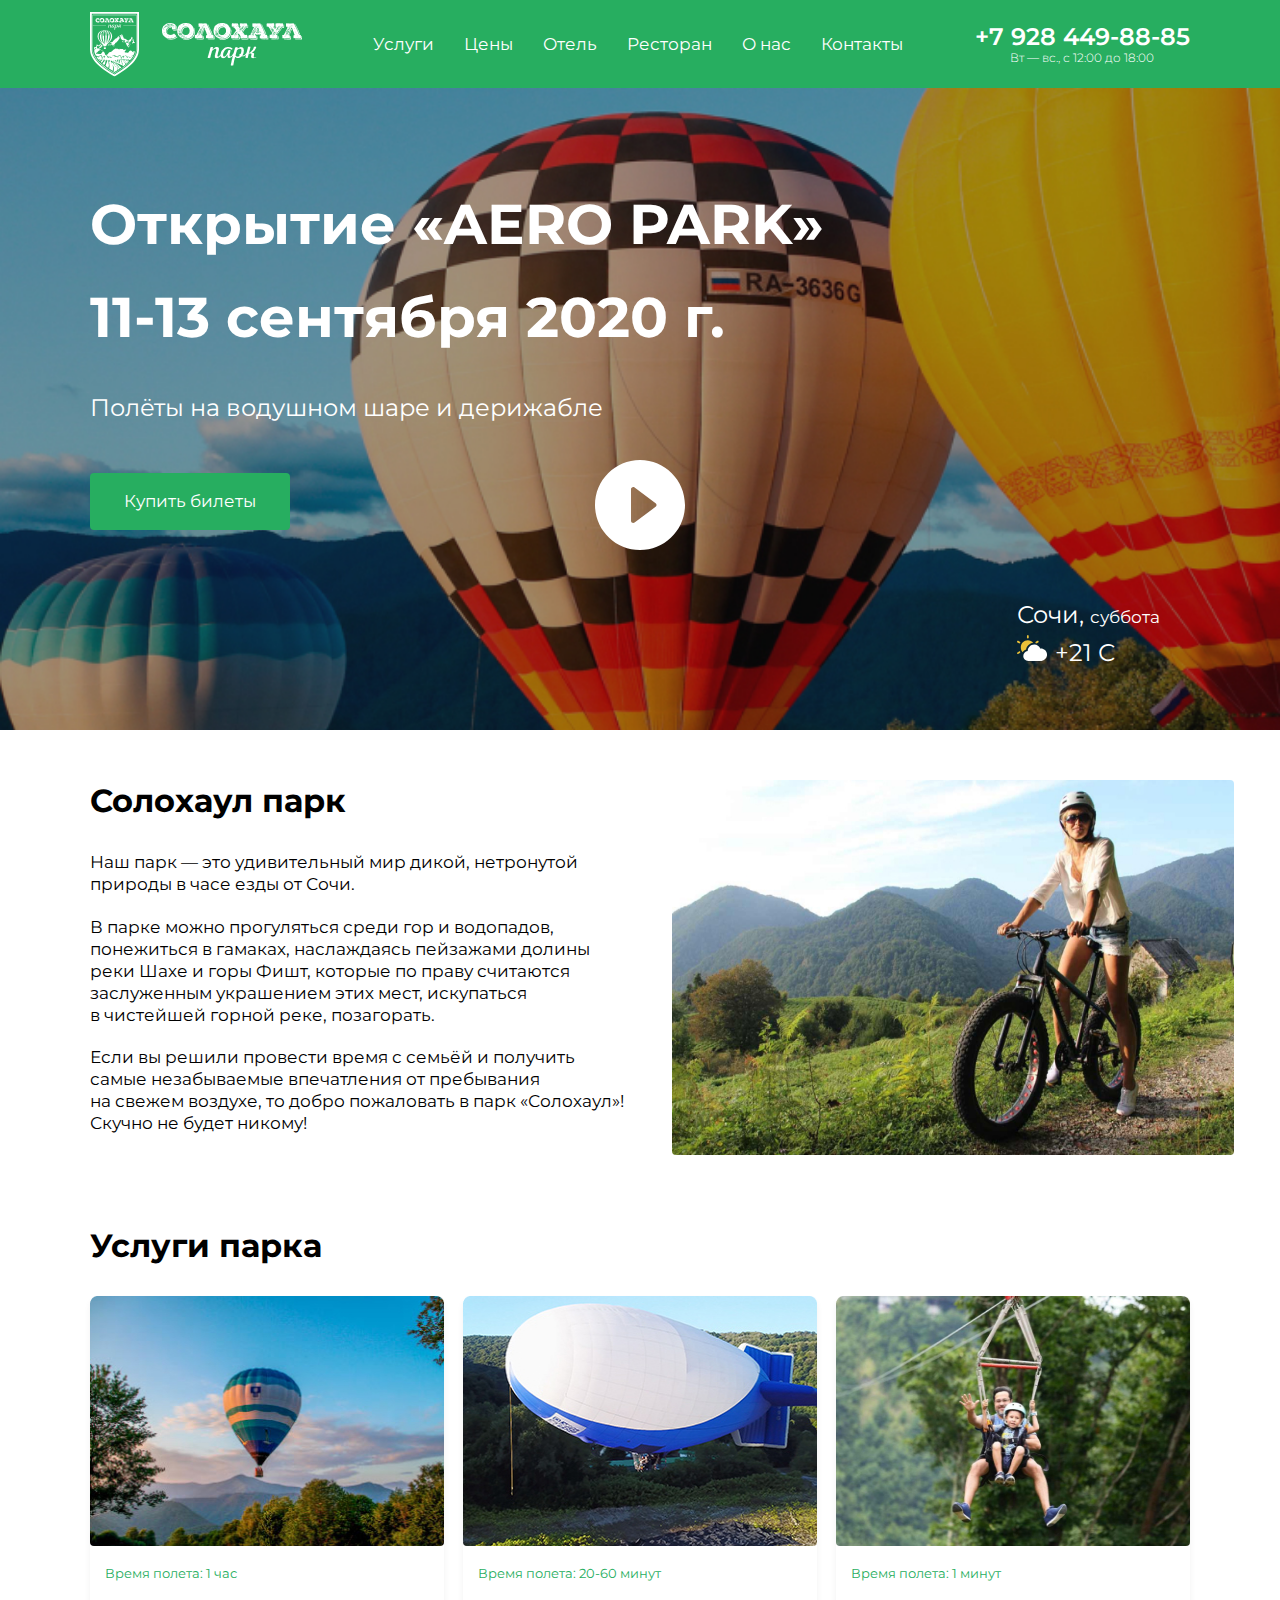
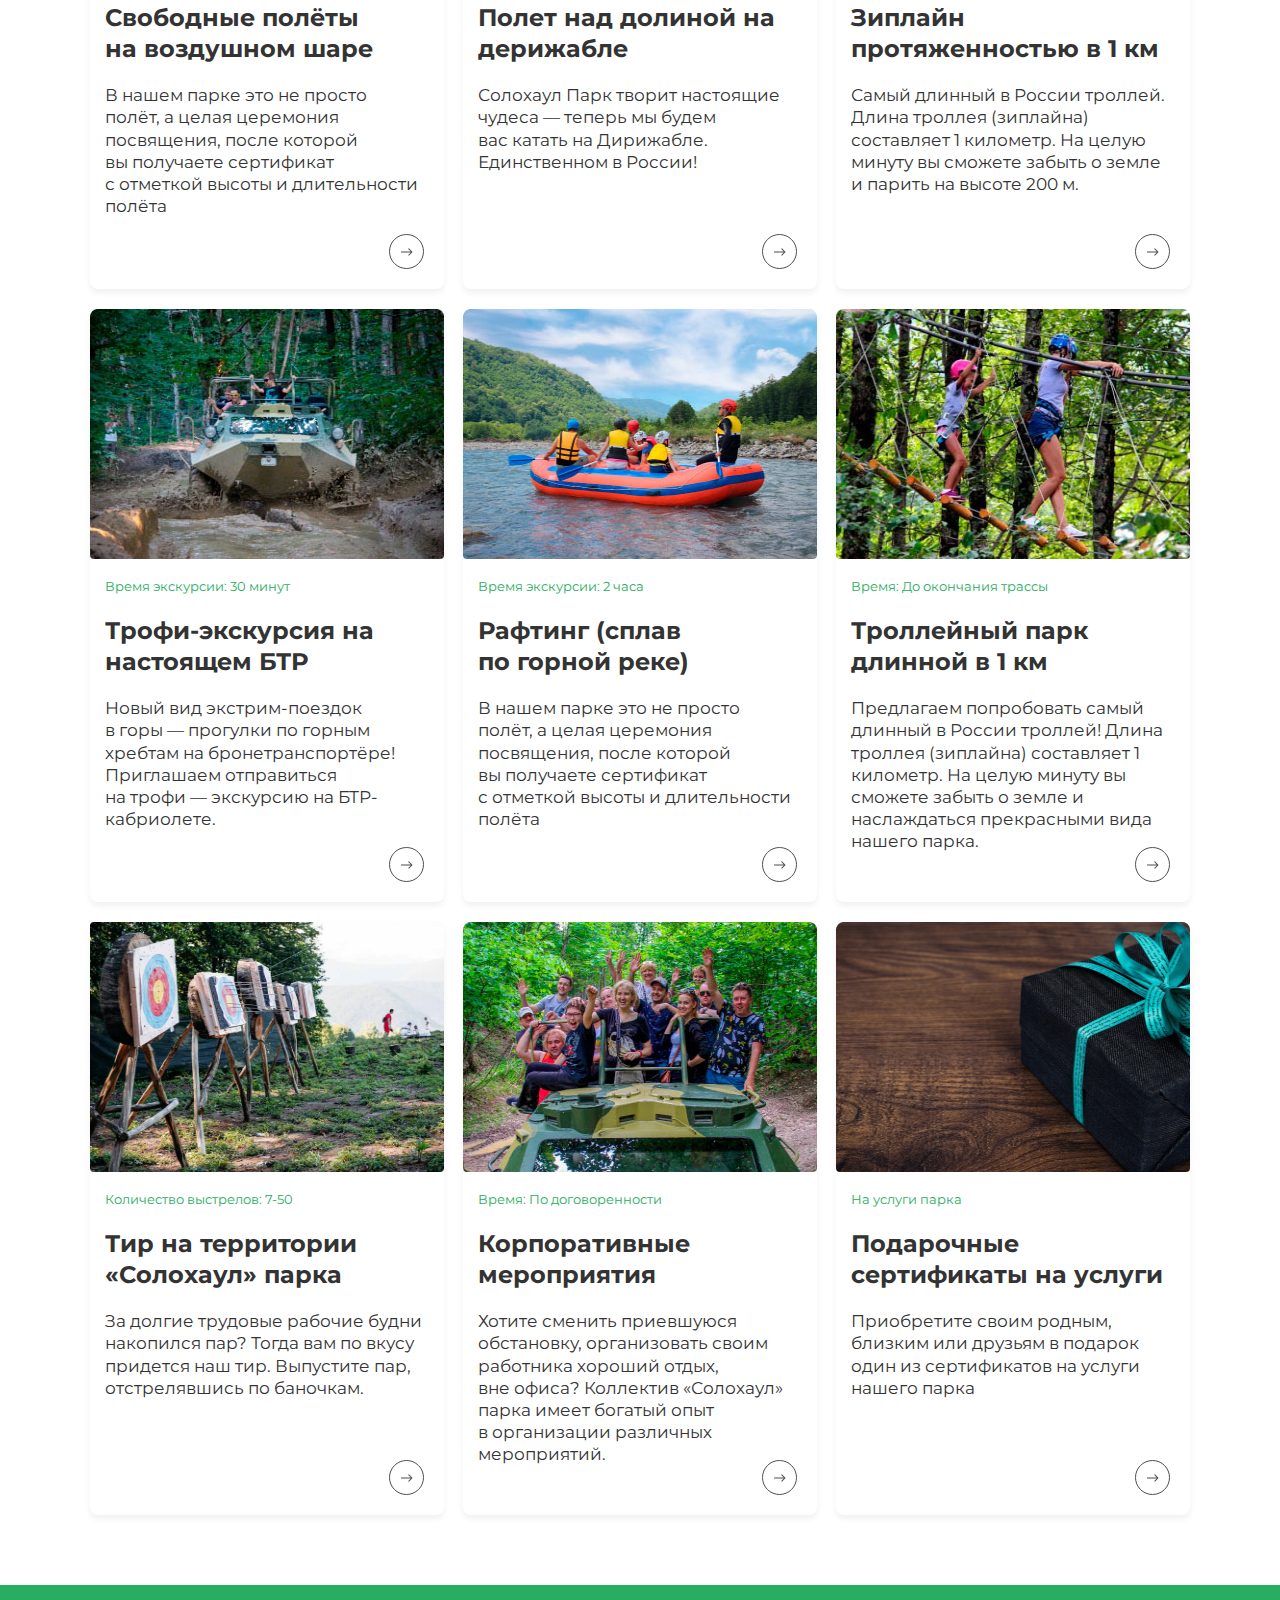
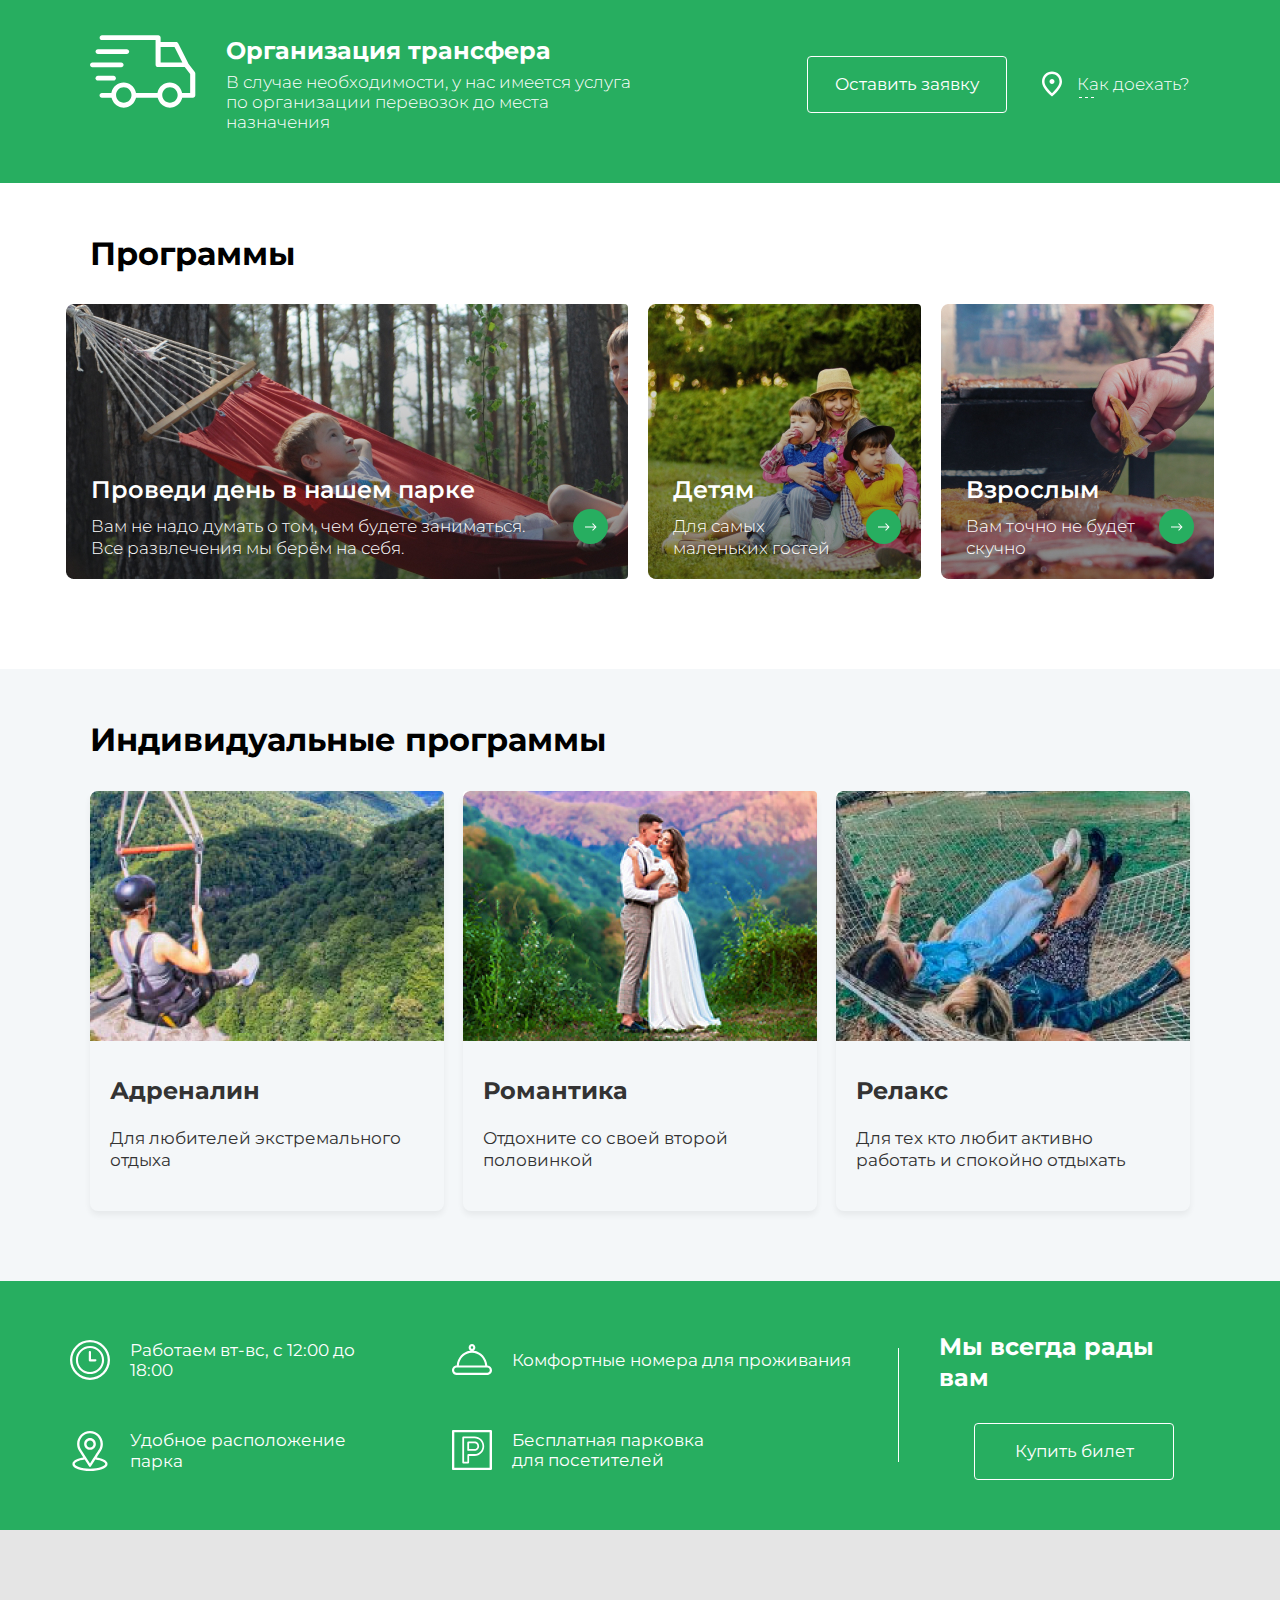
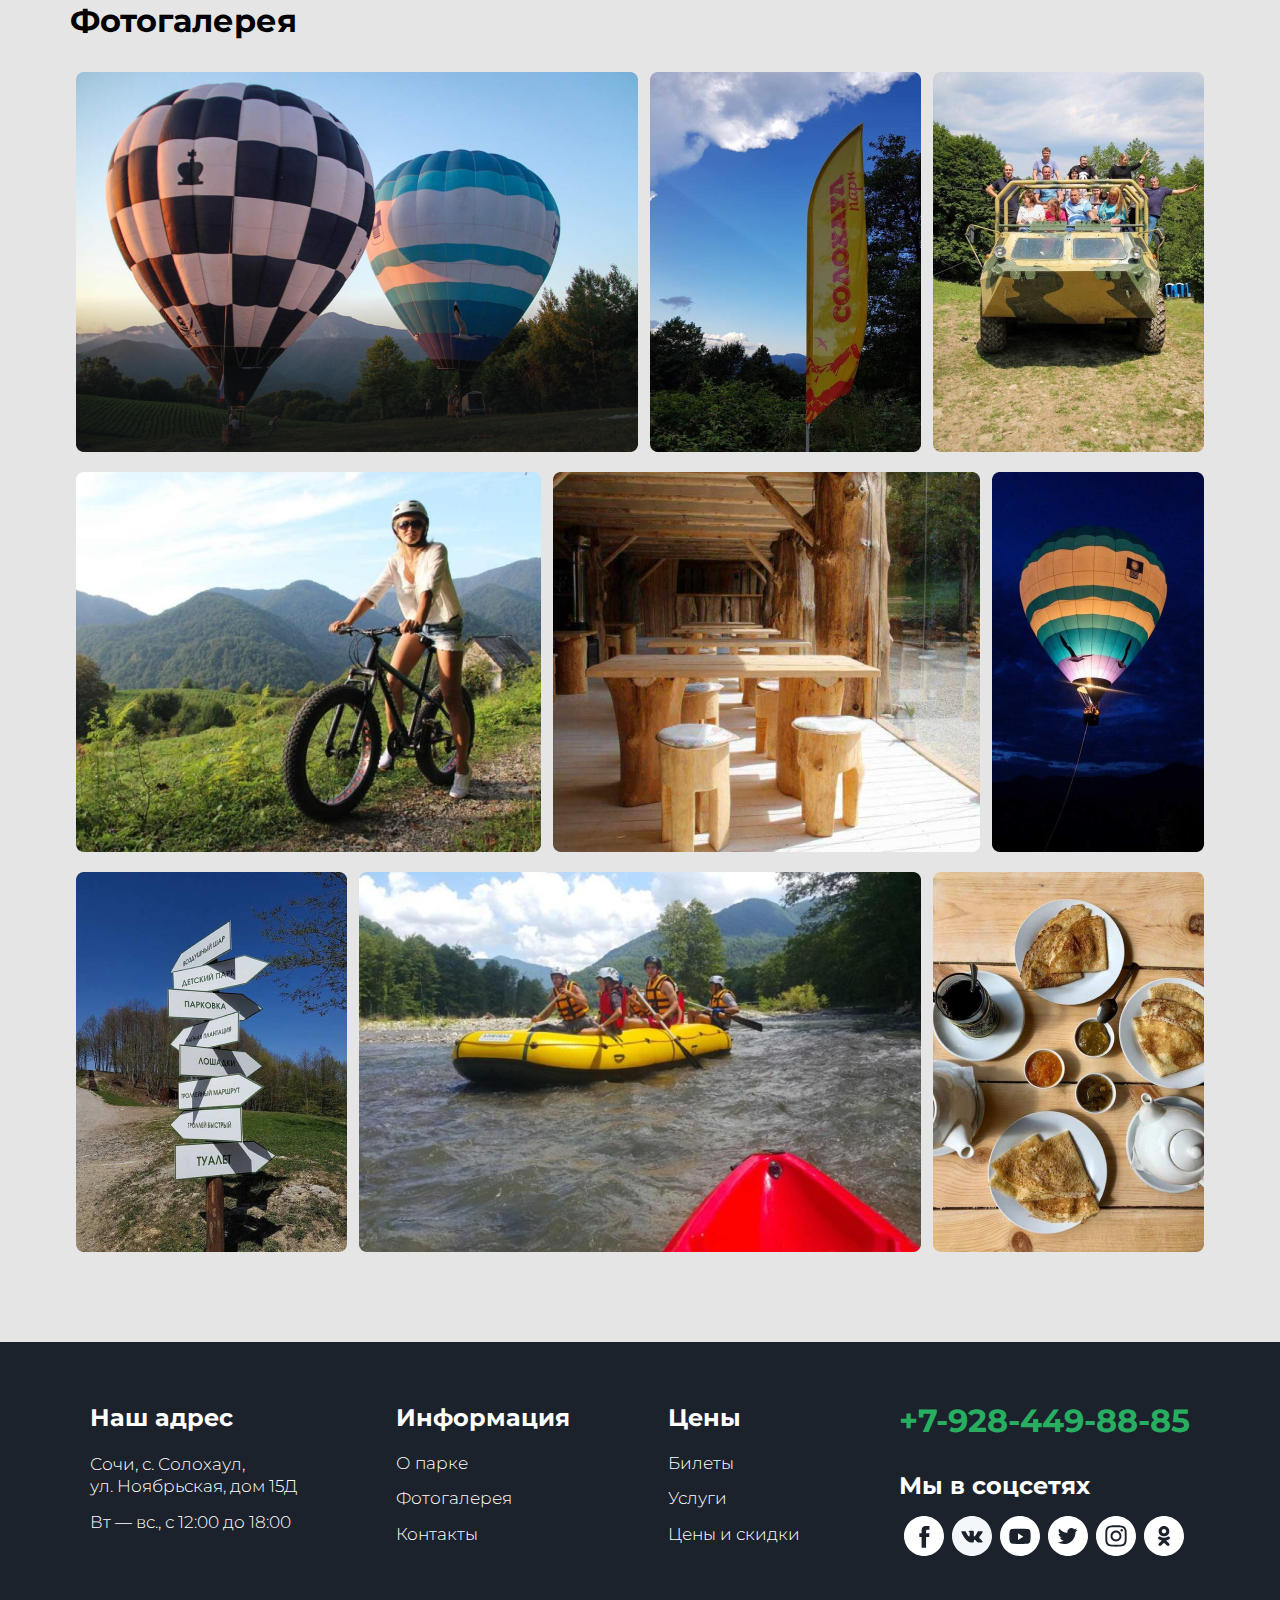
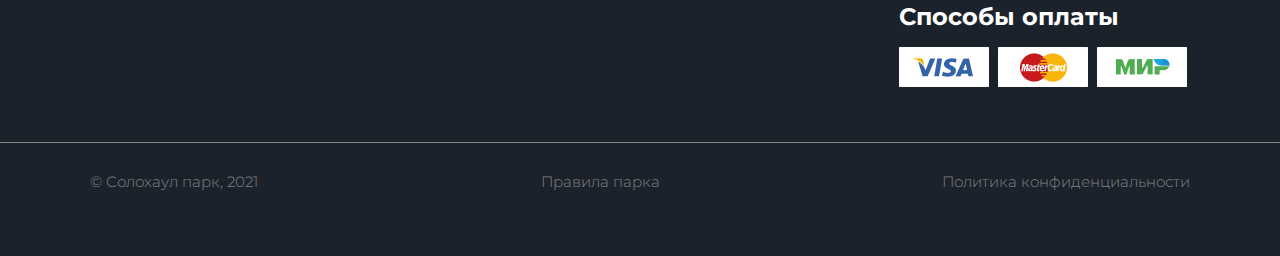
==== commit e4e8d76d: "Gallery end" ====
--- a/index.html
+++ b/index.html
@@ -243,8 +243,12 @@
         </div>
 
         <div class="slider">
-          <button class="dots"></button>
           <button class="dots dots--active"></button>
+          <button class="dots"></button>
+          <button class="dots"></button>
+          <button class="dots"></button>
+          <button class="dots"></button>
+          <button class="dots"></button>
           <button class="dots"></button>
           <button class="dots"></button>
           <button class="dots"></button>
@@ -326,9 +330,7 @@
 
         </div>
         <div class="slider">
-          <button class="dots"></button>
           <button class="dots dots--active"></button>
-          <button class="dots"></button>
           <button class="dots"></button>
           <button class="dots"></button>
         </div>
@@ -340,7 +342,7 @@
 
     <!-- Individual -->
 
-    <section class="individual">
+    <section class="individual section-grey">
       <div class="container individual__container">
         <h2 class="individual-title services__subtitle">Индивидуальные программы</h2>
         <div class="individual__items items">
@@ -378,9 +380,7 @@
       </div>
 
       <div class="slider">
-        <button class="dots"></button>
         <button class="dots dots--active"></button>
-        <button class="dots"></button>
         <button class="dots"></button>
         <button class="dots"></button>
       </div>
@@ -417,6 +417,42 @@
     </section>
 
     <!-- Advantages end -->
+
+
+    <!-- Gallery -->
+
+    <section class="gallery">
+      <div class="container gallery__container">
+        <h2 class="gallery__title">Фотогалерея</h2>
+        <div class="grid__photo">
+          <a href="#"><img src="./assets/img/air-baloon.png" alt="Воздушный шар"></a>
+          <a href="#"><img src="./assets/img/solohaul-flag.png" alt="Флаг Солохаул"></a>
+          <a href="#"><img src="./assets/img/btr.png" alt="БТР"></a>
+          <a href="#"><img src="./assets/img/bike.png" alt="Поездки на велосипеде"></a>
+          <a href="#"><img src="./assets/img/tree-kitchen.png" alt="Интерьер кухни"></a>
+          <a href="#"><img src="./assets/img/air-baloon2.png" alt="Ночные полеты на воздушном шаре"></a>
+          <a href="#"><img src="./assets/img/pointer.png" alt="Указатель"></a>
+          <a href="#"><img src="./assets/img/rowing.png" alt="Гребля"></a>
+          <a href="#"><img src="./assets/img/dishes.png" alt="Блюда"></a>
+        </div>
+      </div>
+
+      <div class="slider">
+        <button class="dots dots--active"></button>
+        <button class="dots"></button>
+        <button class="dots"></button>
+        <button class="dots"></button>
+        <button class="dots"></button>
+        <button class="dots"></button>
+        <button class="dots"></button>
+        <button class="dots"></button>
+        <button class="dots"></button>
+      </div>
+    </section>
+
+    <!-- Gallery end -->
+
+
 
 
   </main>
--- a/assets/css/style.css
+++ b/assets/css/style.css
@@ -673,6 +673,13 @@
     margin: 0 auto;
     box-shadow: 0px 4px 6px rgba(0, 0, 0, 0.06);
     border-radius: 8px;
+    transition: .2s linear;
+  }
+
+  .items__column:hover {
+    box-shadow: 0px 2px 5px #27AE60;
+    transition: .3s linear;
+    transition-delay: .2s;
   }
 
   .items__column figure {
@@ -682,7 +689,7 @@
   }
 
   .items__column:hover img {
-    transform: scale(0.95);
+    transform: scale(1.05);
     transition: .2s linear;
   } 
 
@@ -1051,7 +1058,7 @@
   }
 
   .grid__cell:hover img {
-    transform: scale(.97);
+    transform: scale(1.05);
     transition: .2s linear;
   } 
 
@@ -1066,7 +1073,6 @@
   .grid__cell .arrow--grid {
     margin: 0;
   }
-
 
 }
 
@@ -1364,6 +1370,7 @@
 
   .advantages__container {
     flex-direction: row;
+    padding: 0px;
   }
 
   .advantages__list {
@@ -1379,7 +1386,7 @@
     display: inline;
     height: 114px;
     width: 1px;
-    margin: 0px 20px;
+    margin: 0px 40px;
     background-color: #ffffff;
   }
 
@@ -1403,10 +1410,108 @@
 
 }
 
-
-
-
 /* ----- Advantages end ----- */
+
+/* ----- Gallery ----- */
+
+@media (min-width: 1px) {
+
+  .gallery {
+    padding: 50px 70px;
+    background-color: #E5E5E5;
+  }
+
+}
+
+@media (min-width: 1px) {
+
+  .gallery {
+    padding: 70px 0px 90px;
+  }
+
+  .gallery__container {
+    max-width: 280px;
+    padding: 0px;
+  }
+
+  .gallery__title {
+    margin-bottom: 30px;
+  }
+
+  .grid__photo {
+    display: flex;
+    flex-direction: row;
+    flex-wrap: nowrap;
+    justify-content: start;
+    gap: 0px 20px;
+    overflow: scroll;
+  }
+
+  .grid__photo,
+  .grid__photo a {
+    display: flex;
+  }
+
+}
+
+@media (min-width: 576px) {
+
+  .gallery__container {
+    max-width: 540px;
+  }
+
+}
+
+@media (min-width: 768px) {
+
+  .gallery__container {
+    max-width: 720px;
+  }
+
+}
+
+@media (min-width: 992px) {
+
+  .gallery__container {
+    max-width: 960px;
+  }
+
+  .grid__photo {
+    max-width: 850px;
+  }
+
+}
+
+@media (min-width: 1200px) {
+
+  .gallery__container {
+    max-width: 1140px;
+  }
+
+  .grid__photo {
+    flex-wrap: wrap;
+    justify-content: space-around;
+    gap: 20px 0px;
+    max-width: unset;
+  }
+
+}
+
+@media (min-width: 1320px) {
+
+  .grid__photo {
+    display: flex;
+    flex-wrap: wrap;
+    justify-content: space-between;
+  }
+
+  .grid__photo a {
+    display: flex;
+  }
+
+}
+
+/* ----- Gallery end ----- */
 
 
 /* ----- Footer adaptive ----- */
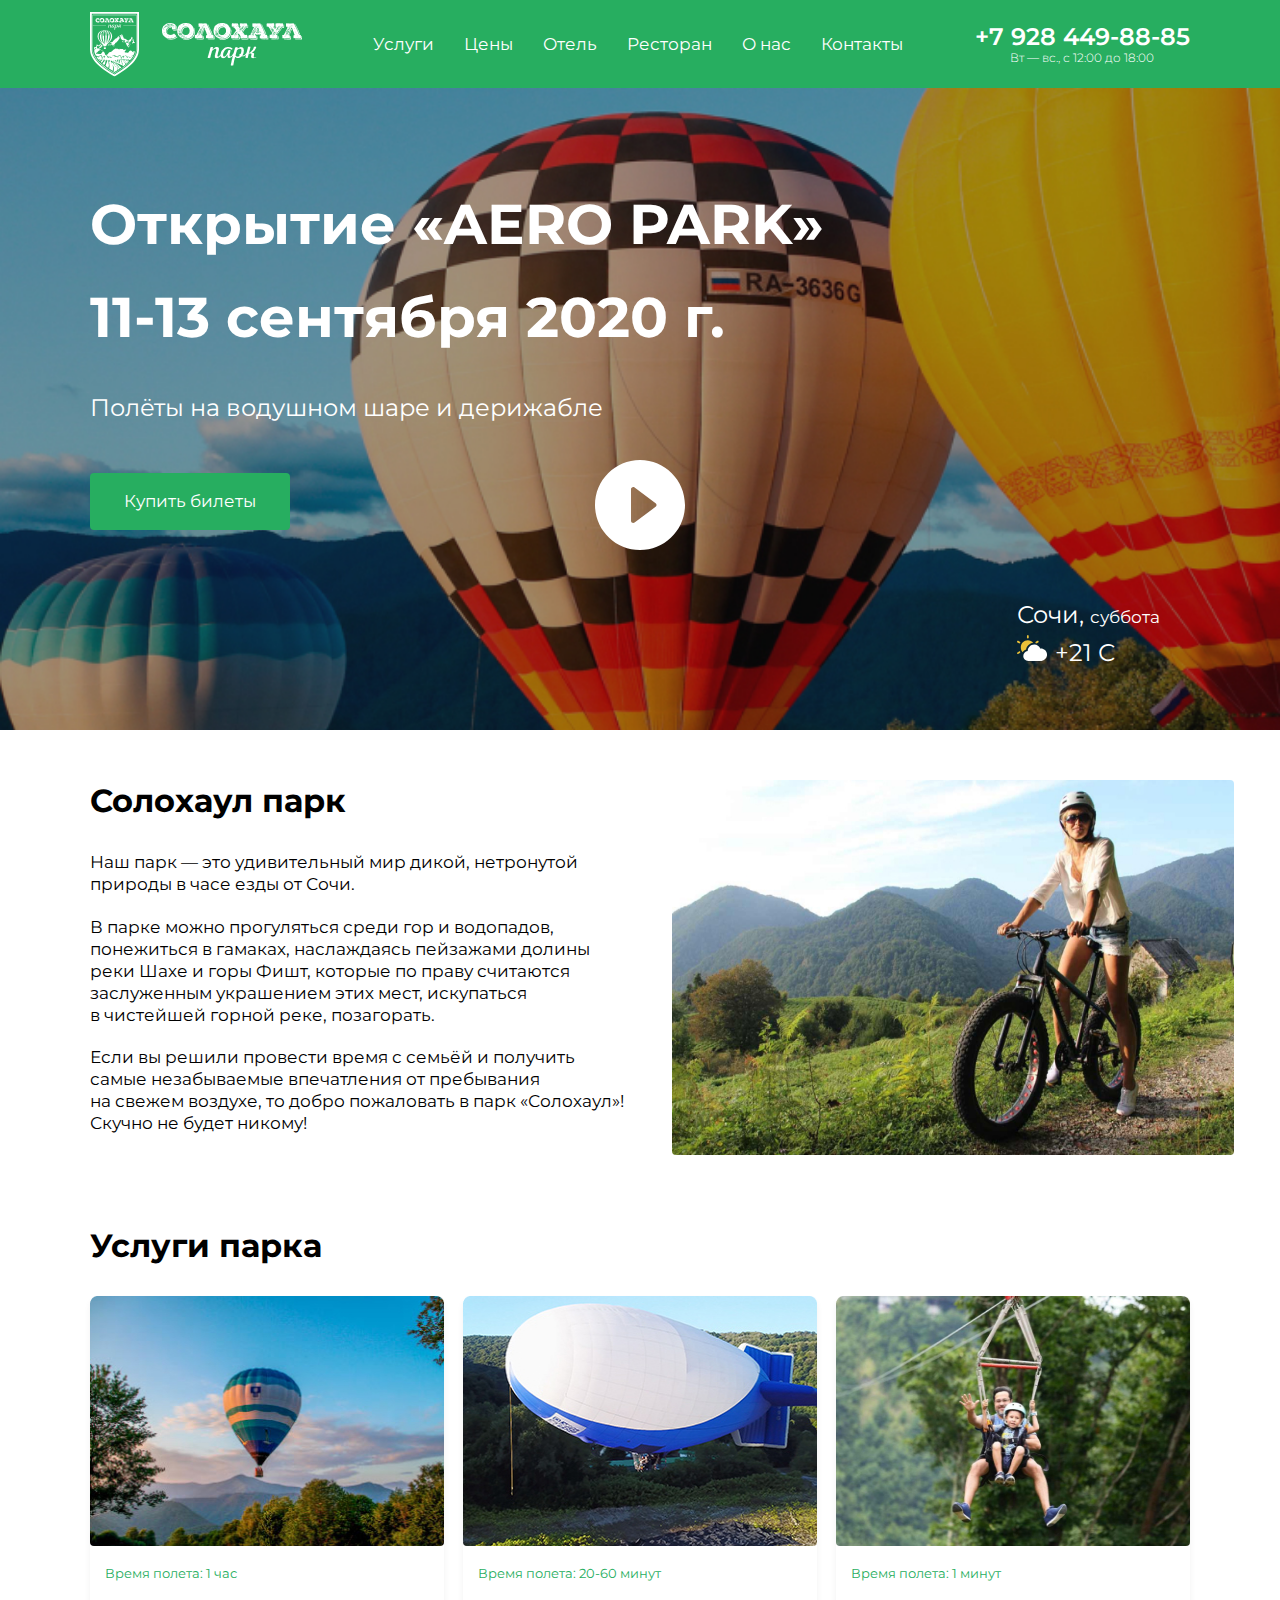
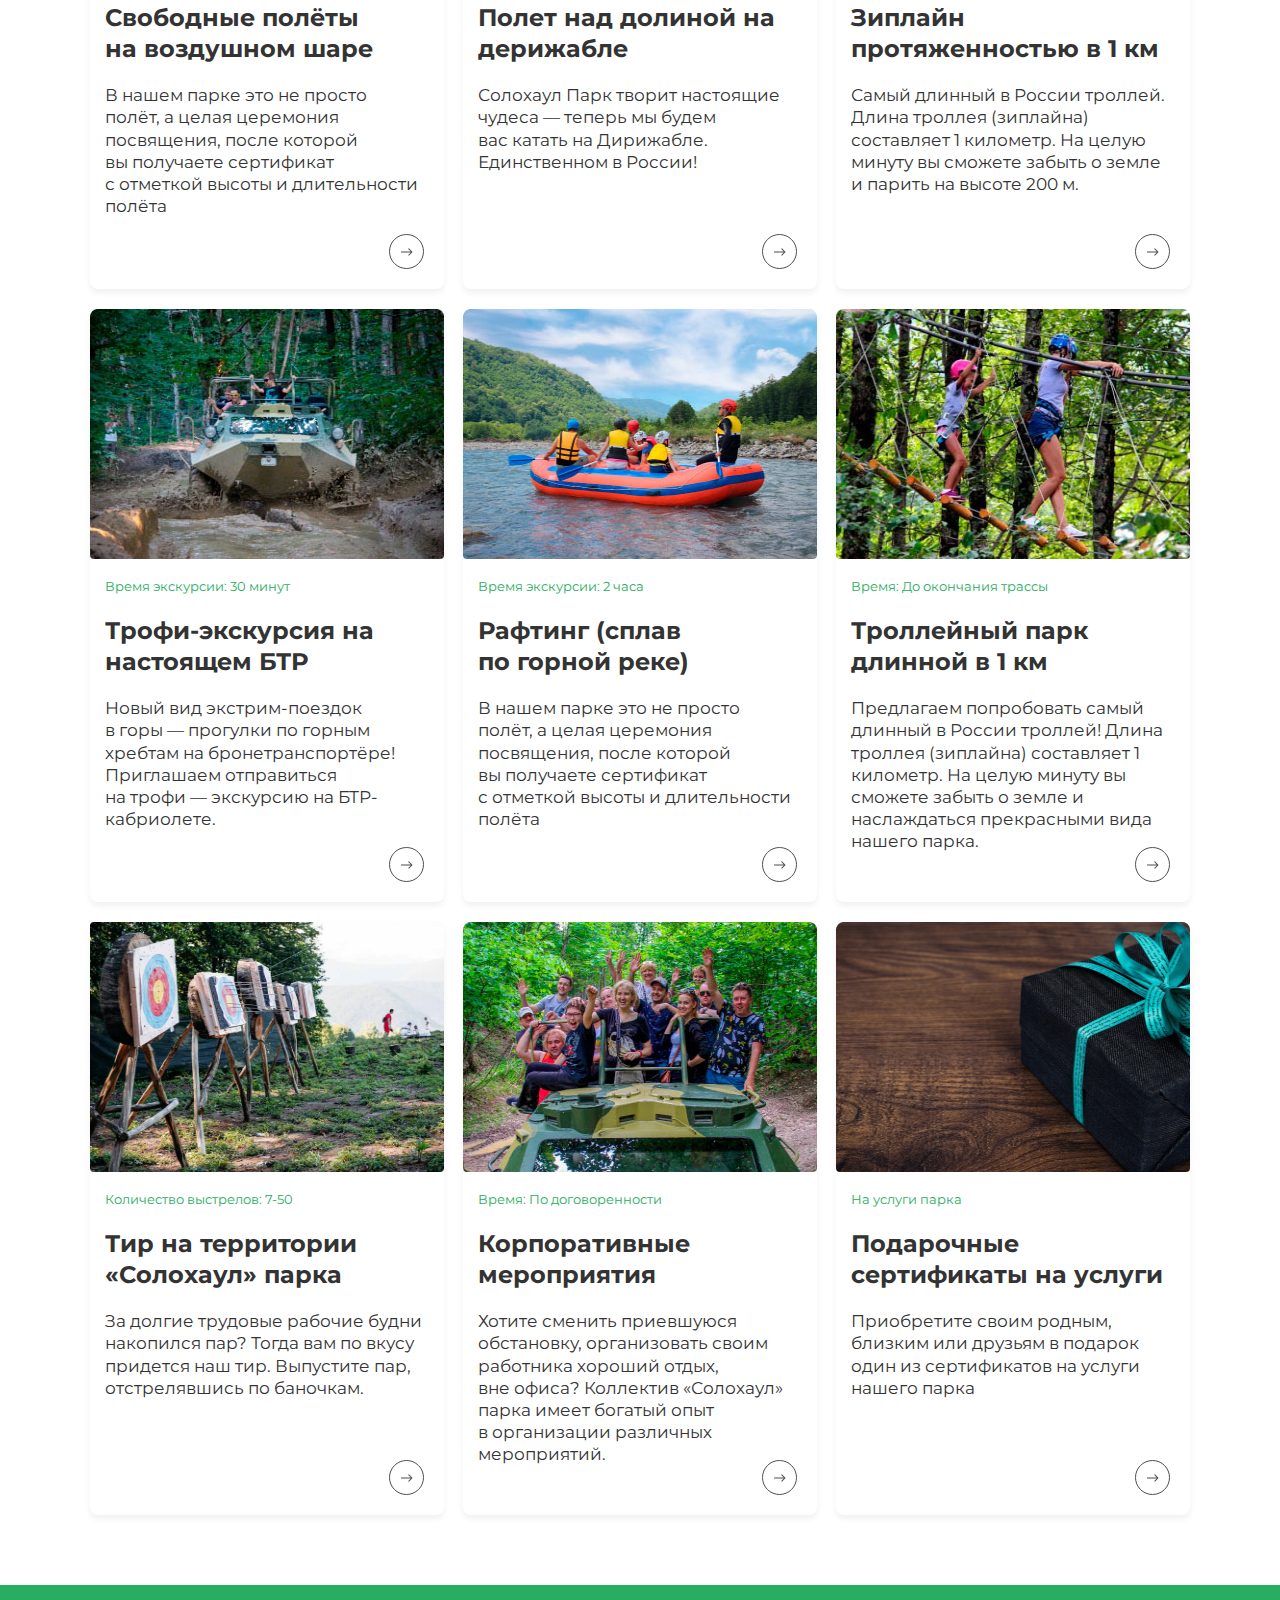
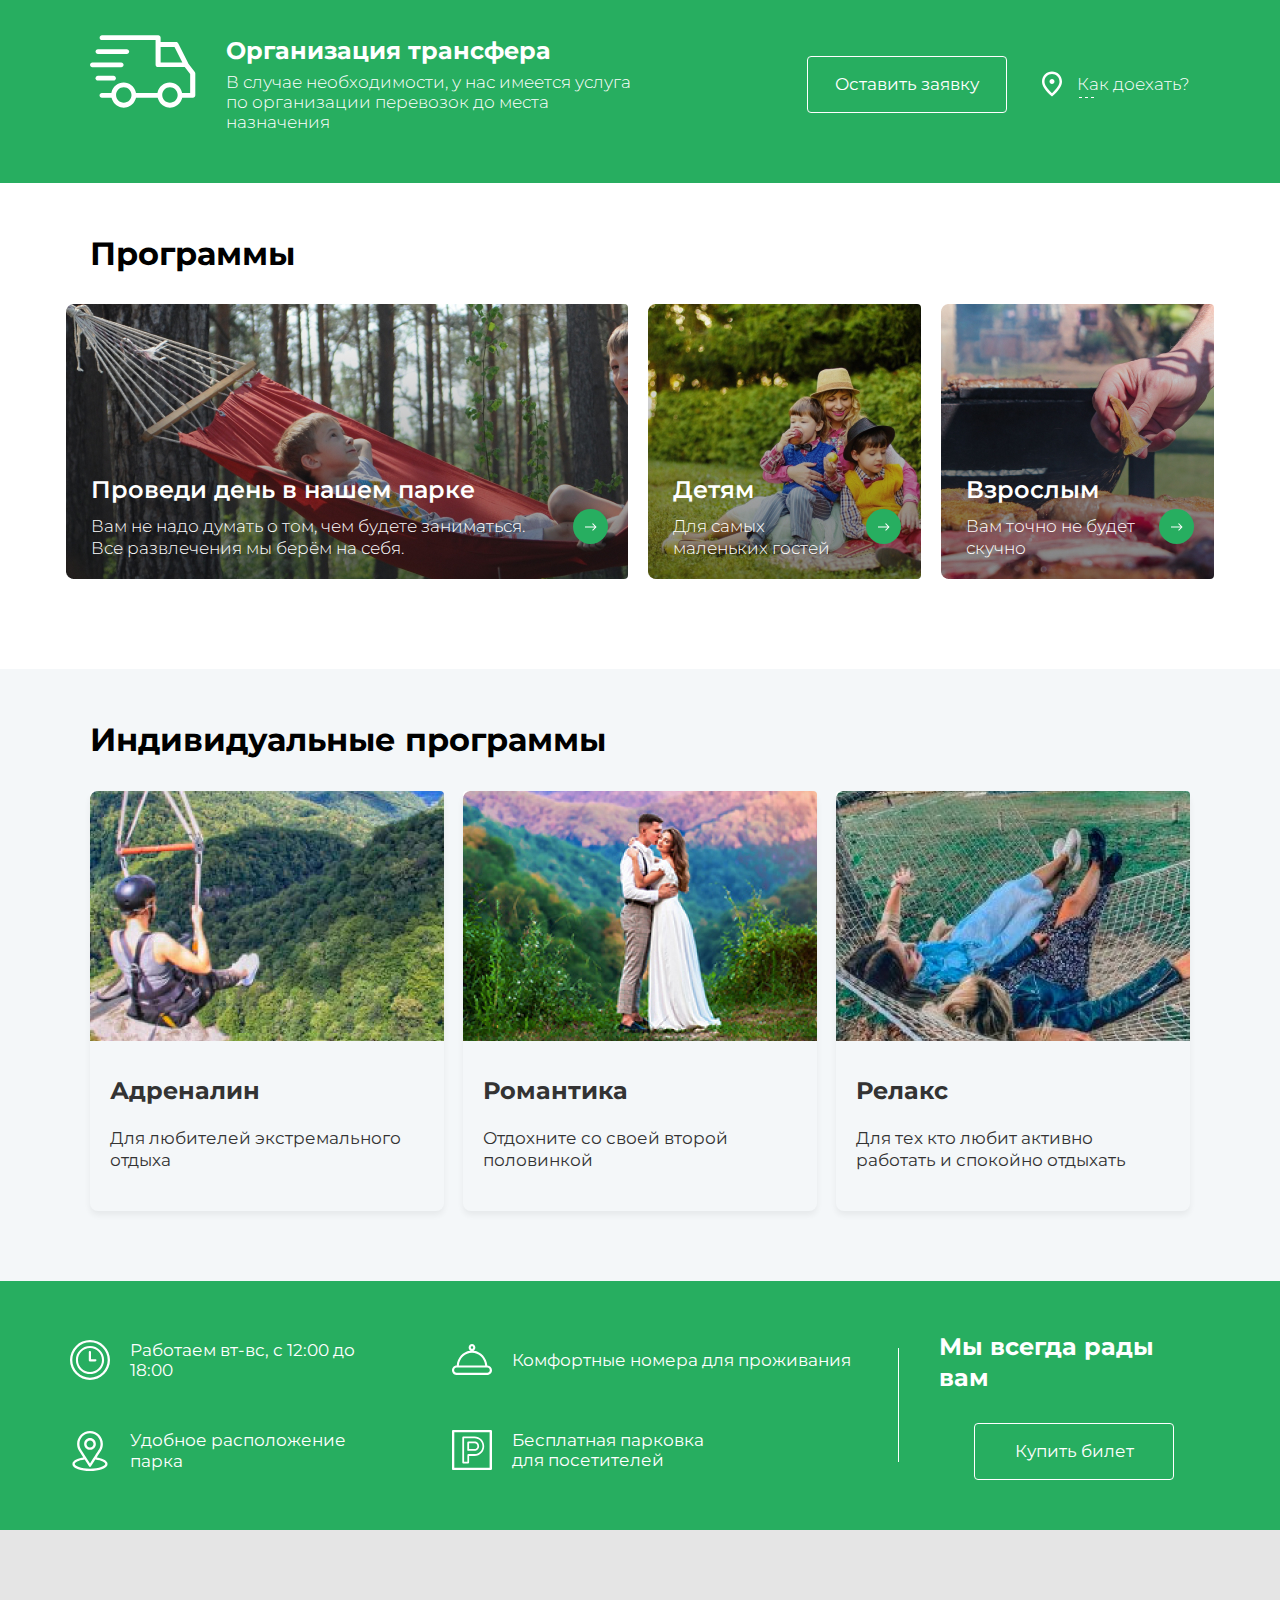
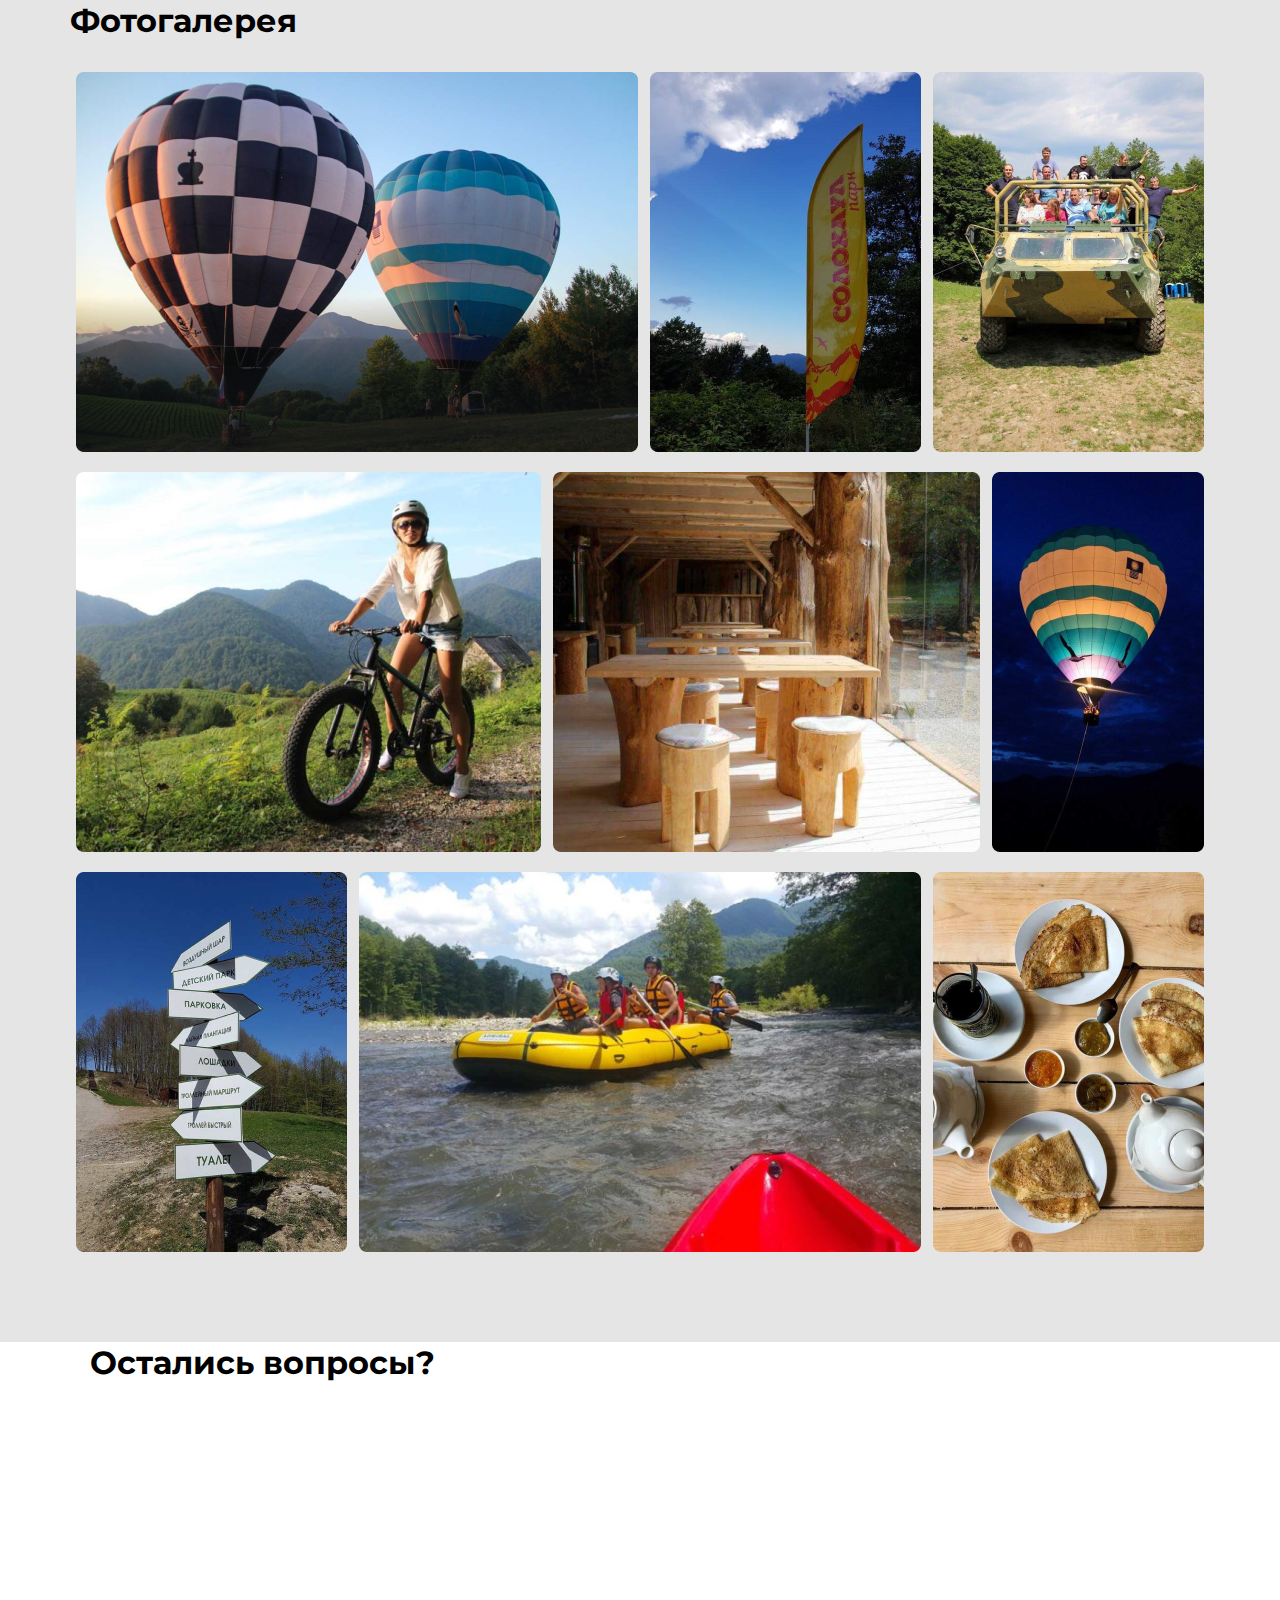
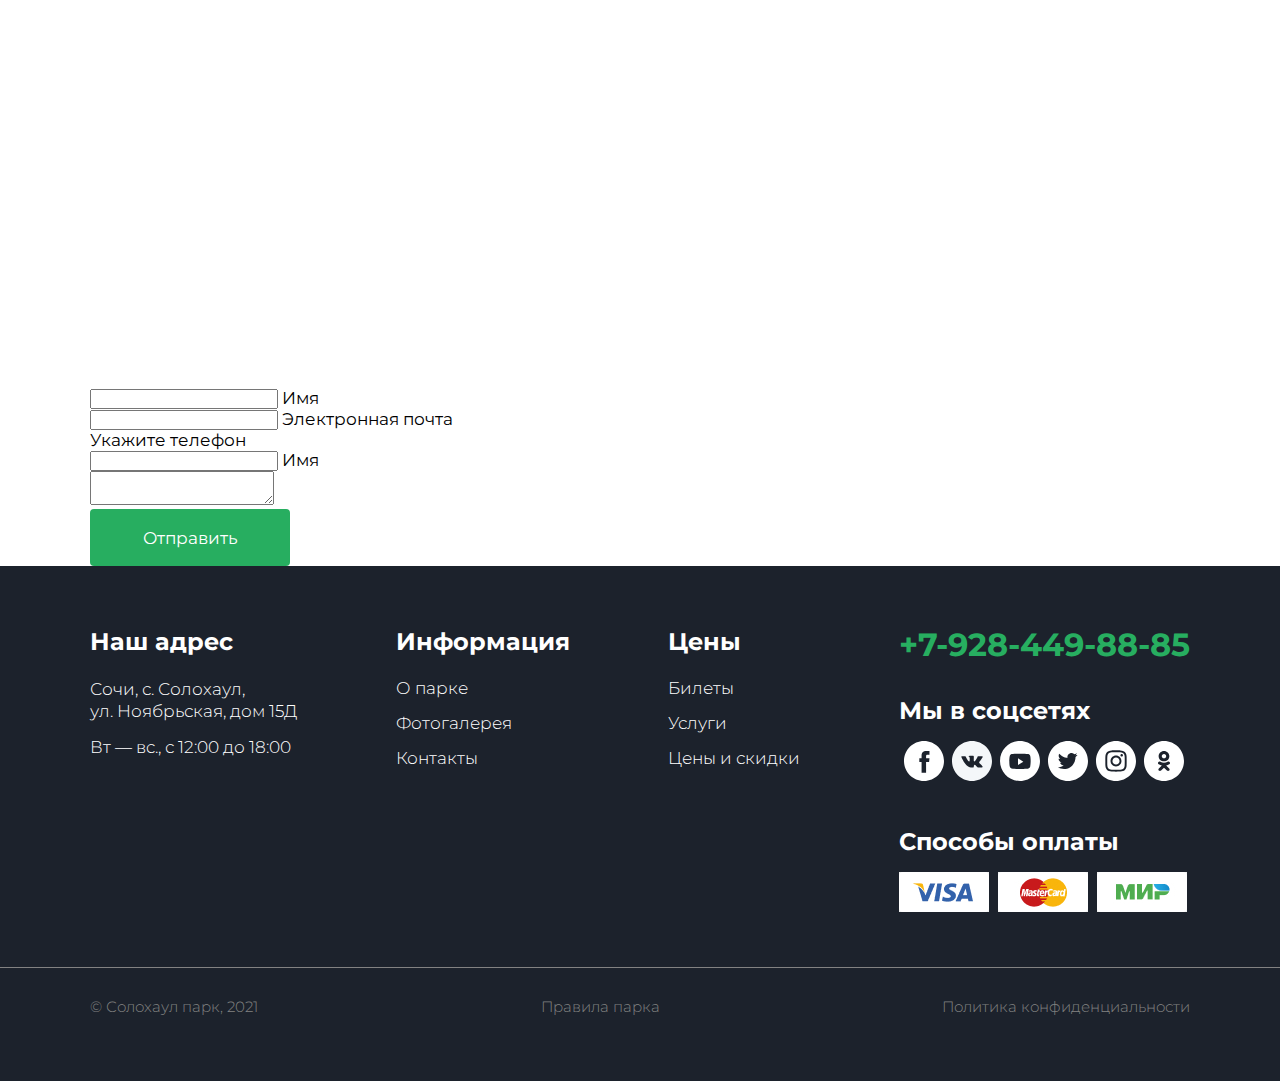
==== commit 613af75c: "started question block" ====
--- a/index.html
+++ b/index.html
@@ -452,7 +452,44 @@
 
     <!-- Gallery end -->
 
-
+    <!-- Form -->
+
+    <section class="question">
+      <div class="container question__container">
+        <h2 class="question__title">Остались вопросы?</h2>
+        <div class="question__content">
+          
+          <div class="google-map">
+            <iframe src="https://www.google.com/maps/embed?pb=!1m18!1m12!1m3!1d2879.334773196397!2d39.609070715672225!3d43.80741495046246!2m3!1f0!2f0!3f0!3m2!1i1024!2i768!4f13.1!3m3!1m2!1s0x40f42f19dc49d479%3A0xcc742be058c76a52!2z0KHQvtC70L7RhdCw0YPQuyDQn9Cw0YDQui4g0K3QutC-INCf0LDRgNC6ICLQl9C10LvRkdC90LDRjyDQv9C-0LvRj9C90LAiLg!5e0!3m2!1sru!2sru!4v1621173971557!5m2!1sru!2sru" width="800" height="600" style="border:0;" allowfullscreen="" loading="lazy"></iframe>
+          </div>
+
+          <form action="" method="get" class="question__form">
+            <div class="form__name field">
+              <input type="text" name="name" id="name">
+              <label for="name">Имя</label>
+            </div>
+            <div class="form__email field">
+              <input type="text" name="name" id="email">
+              <label for="email">Электронная почта</label>
+              <div class="placeholder-error">Укажите телефон</div>
+            </div>
+            <div class="form__number field">
+              <input type="text" name="name" id="number">
+              <label for="number">Имя</label>
+            </div>
+            <div class="form__question field">
+              <textarea name="name" id="name" placeholder="Вопрос">
+
+              </textarea>
+            </div>
+            <button class="btn btn--green">Отправить</button>
+          </form>
+
+        </div>
+      </div>
+    </section>
+
+    <!-- Form end -->
 
 
   </main>
--- a/assets/css/style.css
+++ b/assets/css/style.css
@@ -16,6 +16,11 @@
   min-height: 100%;
   font-size: 17px;
   line-height: 1.2;
+}
+
+::-webkit-scrollbar {
+  display: none;
+  width: 0;
 }
 
 
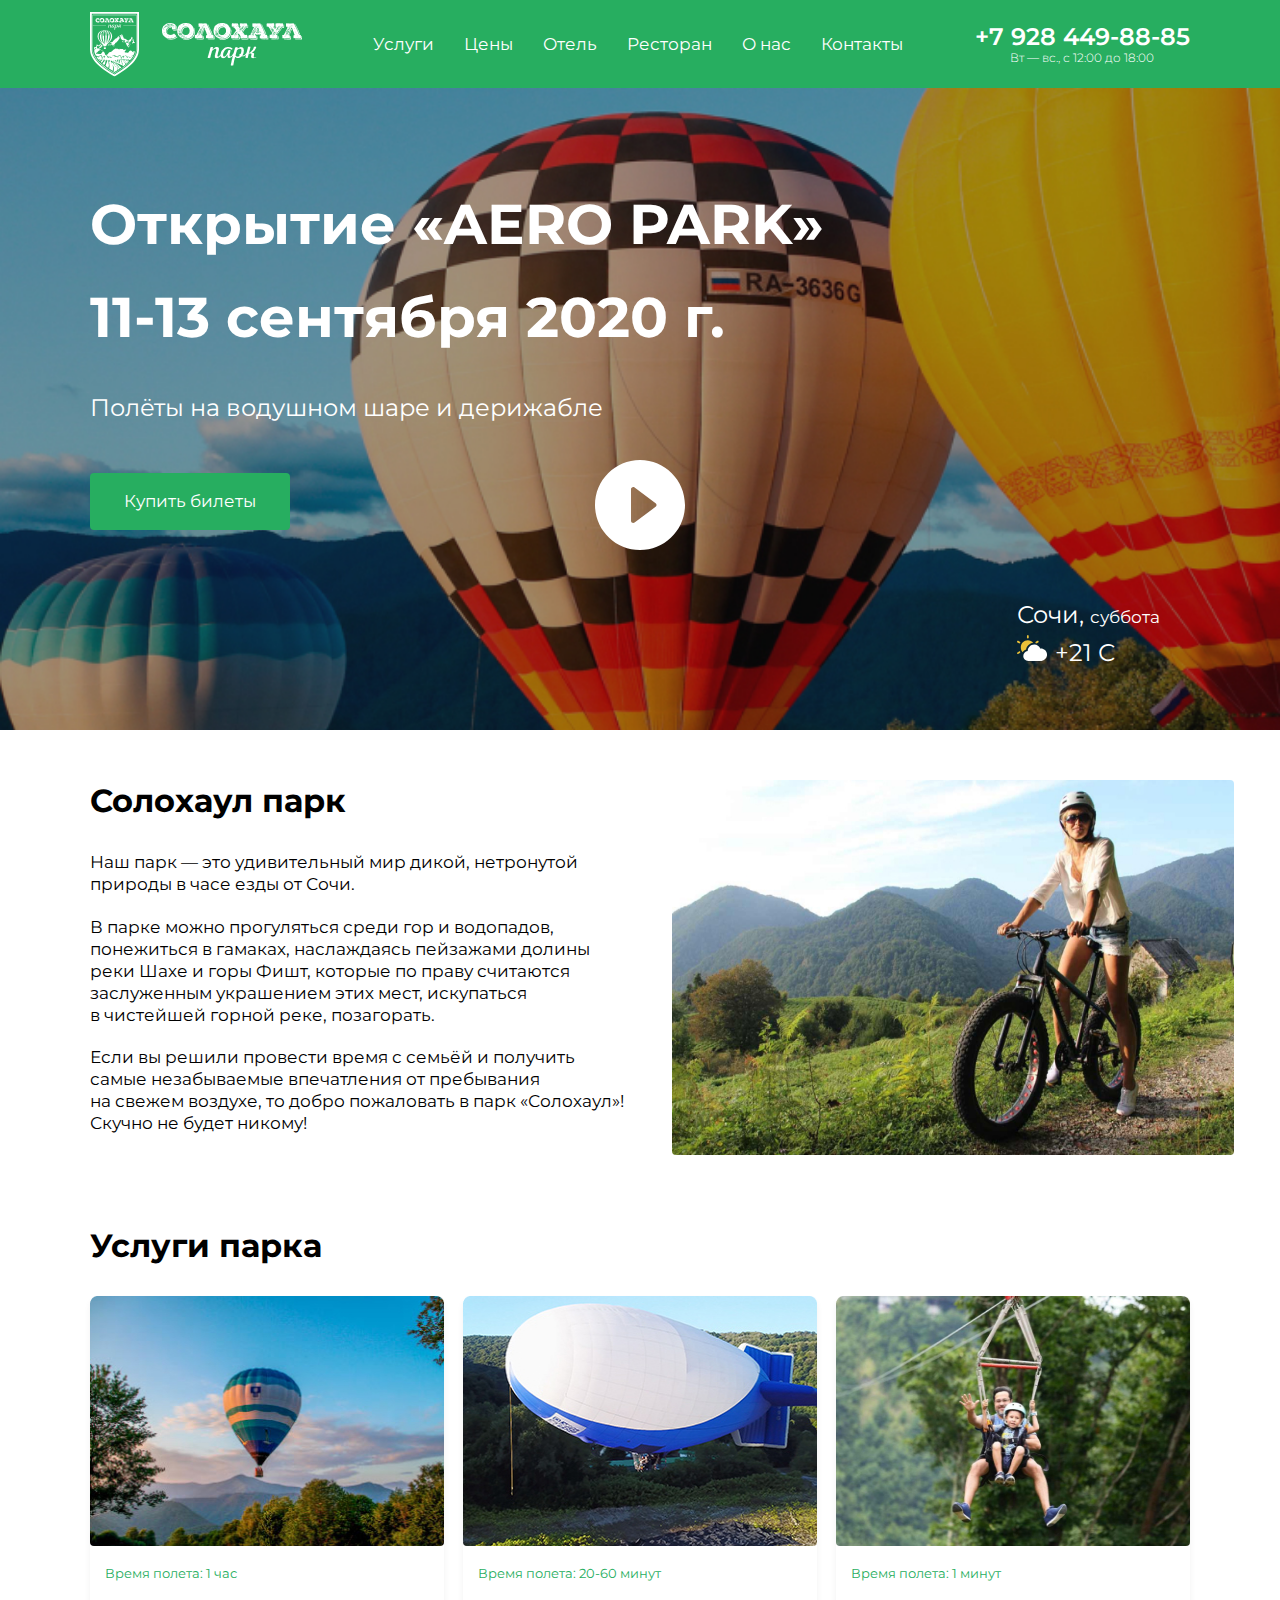
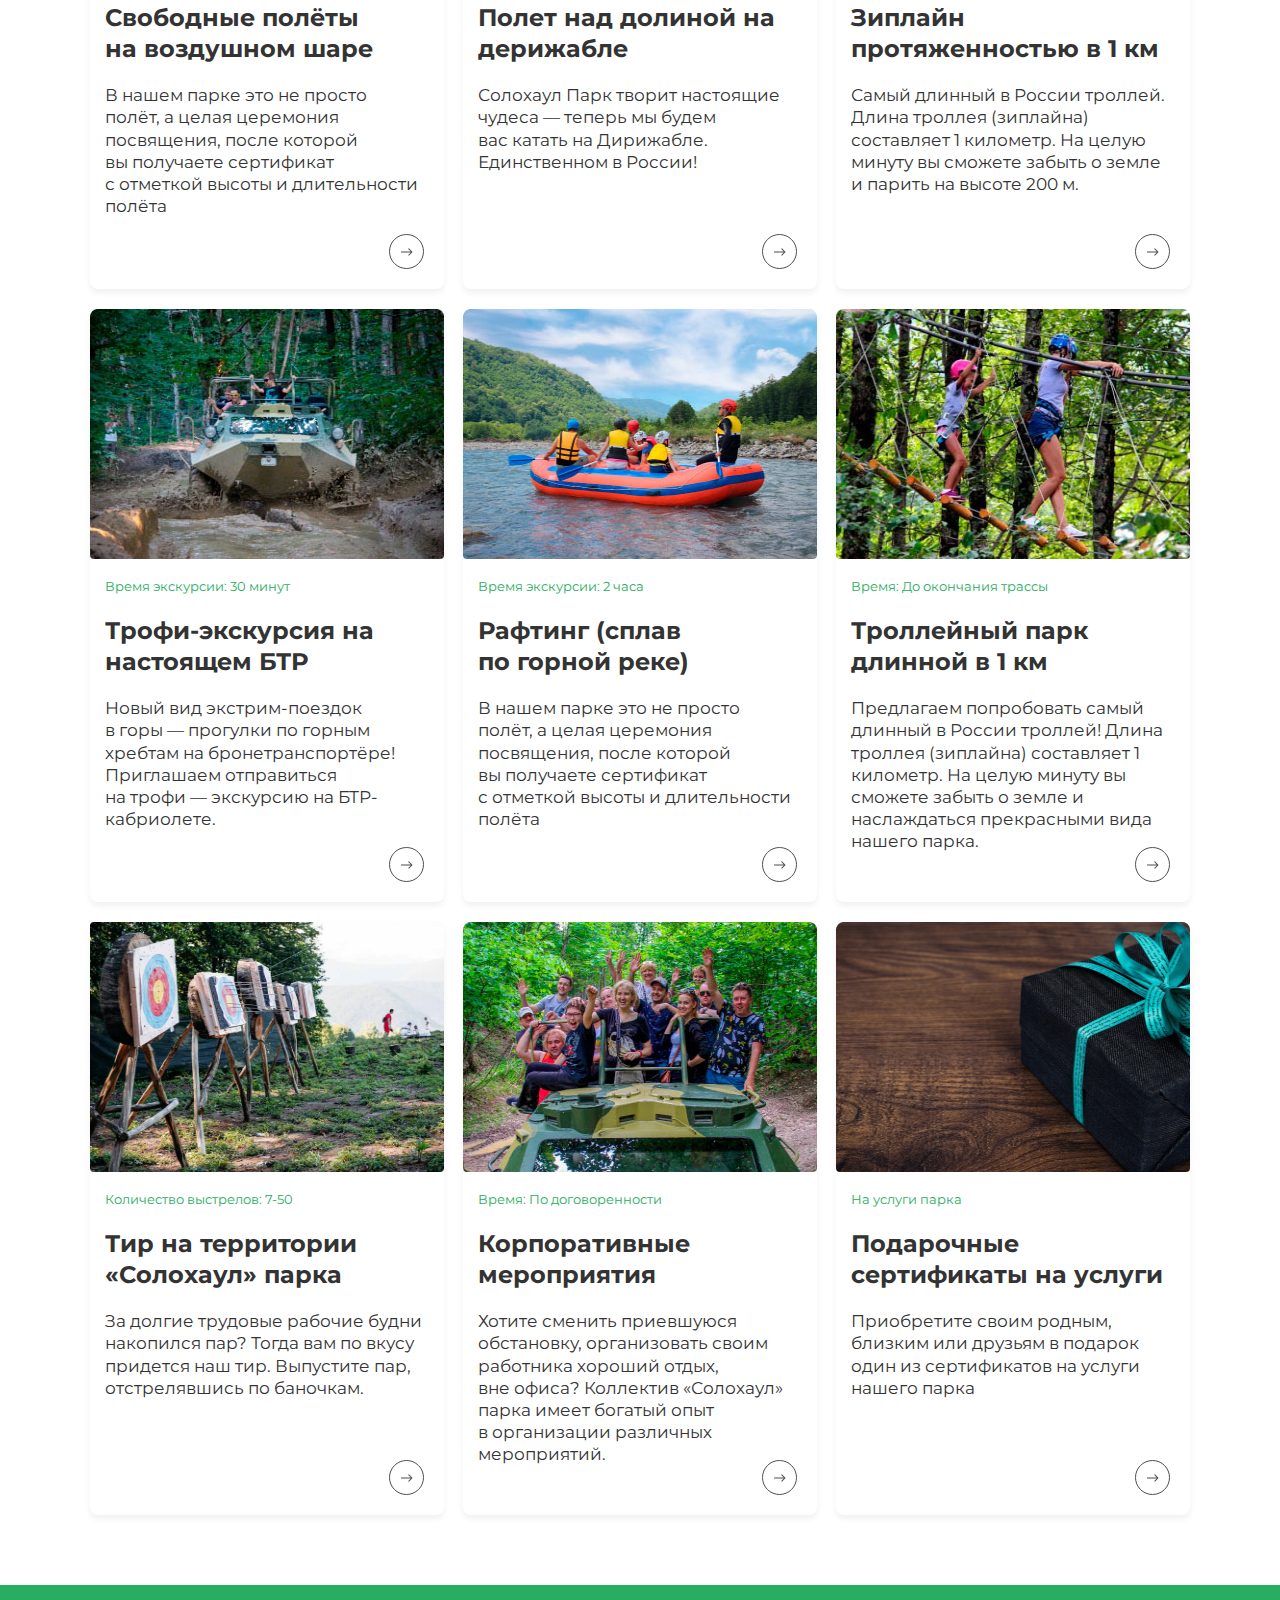
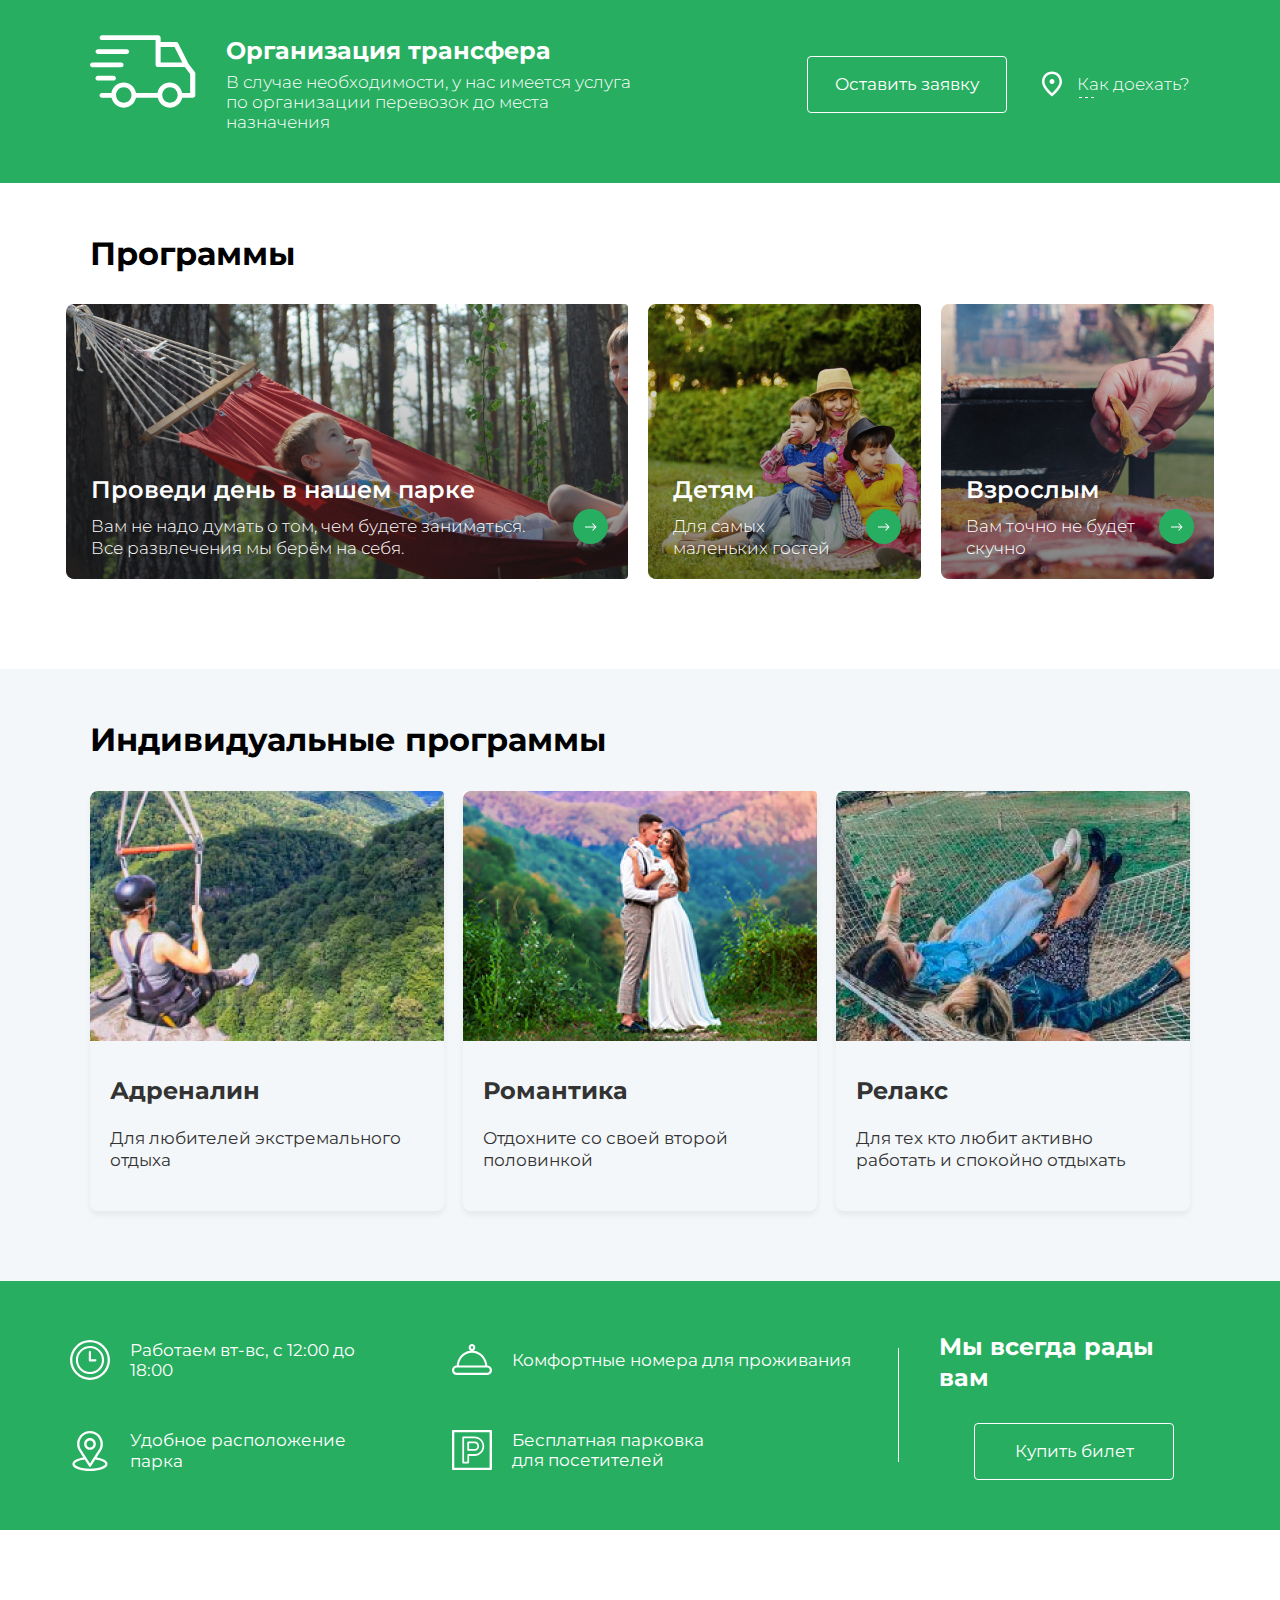
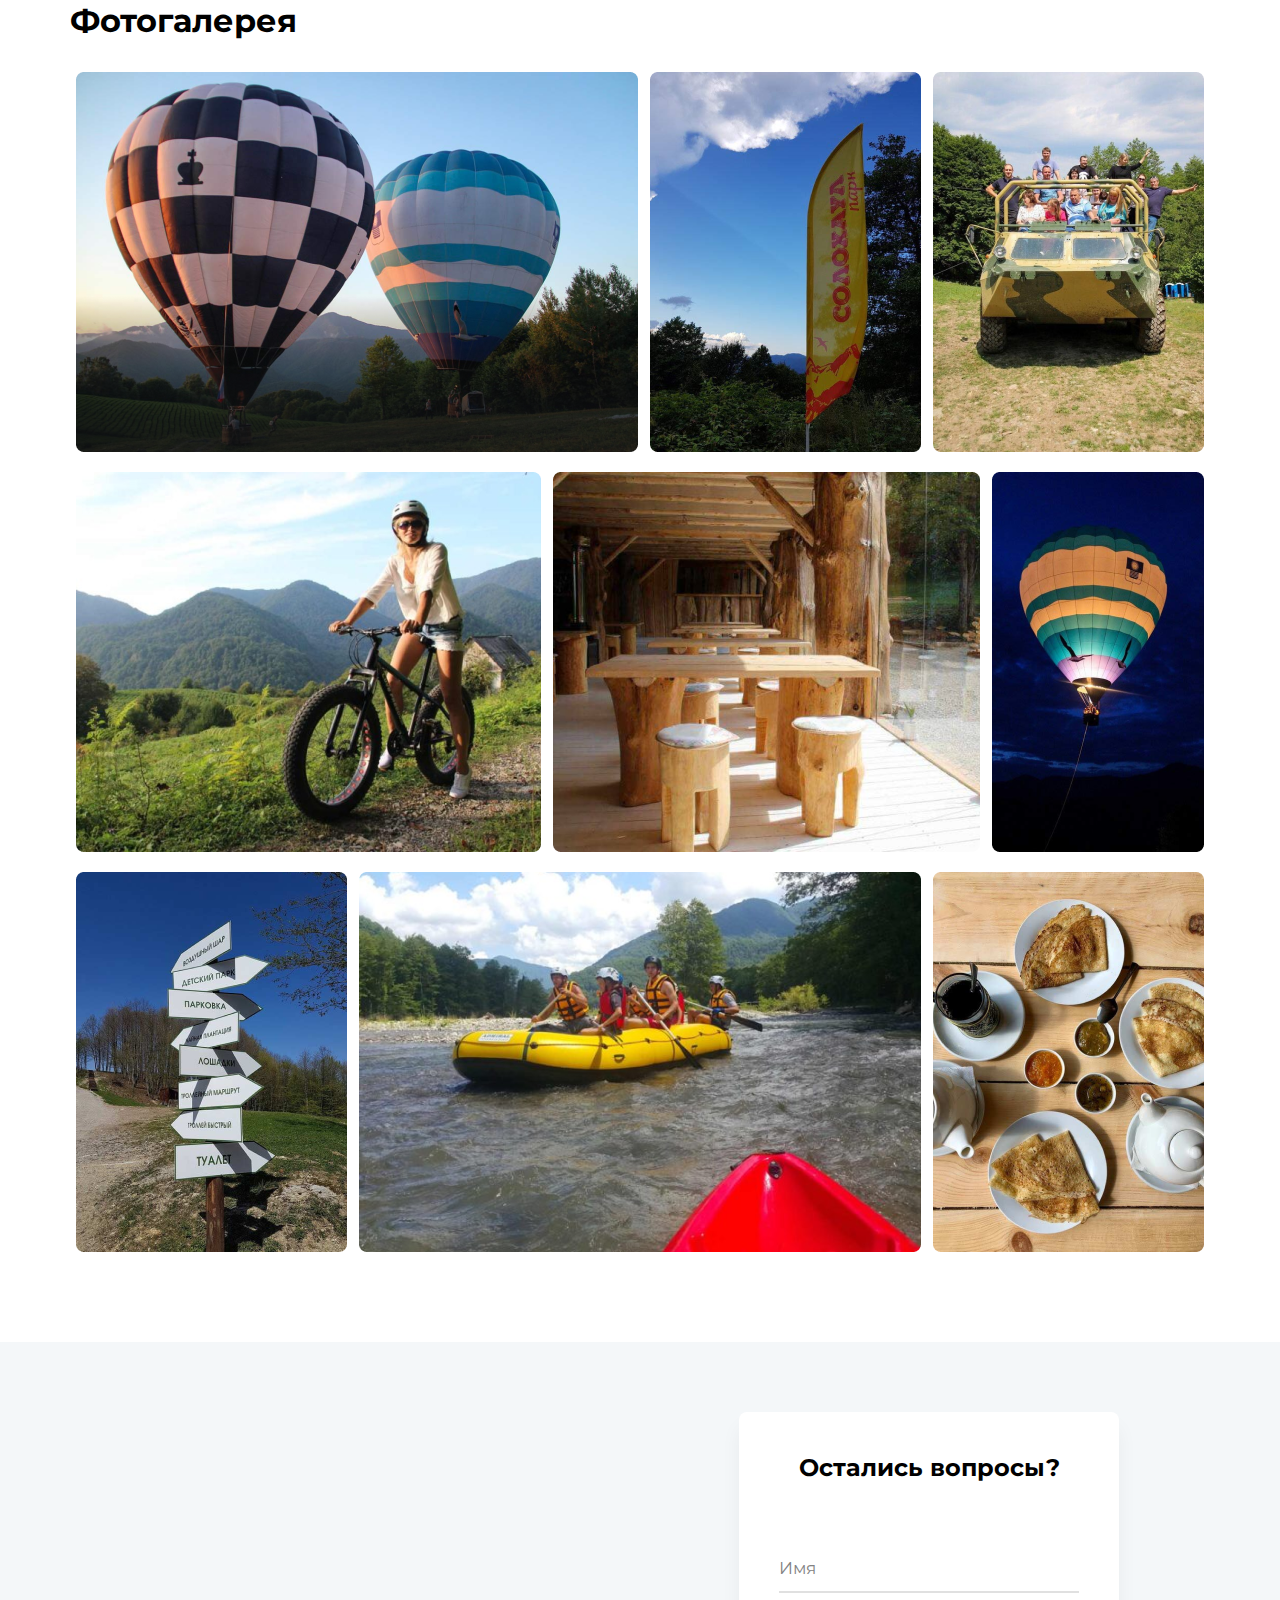
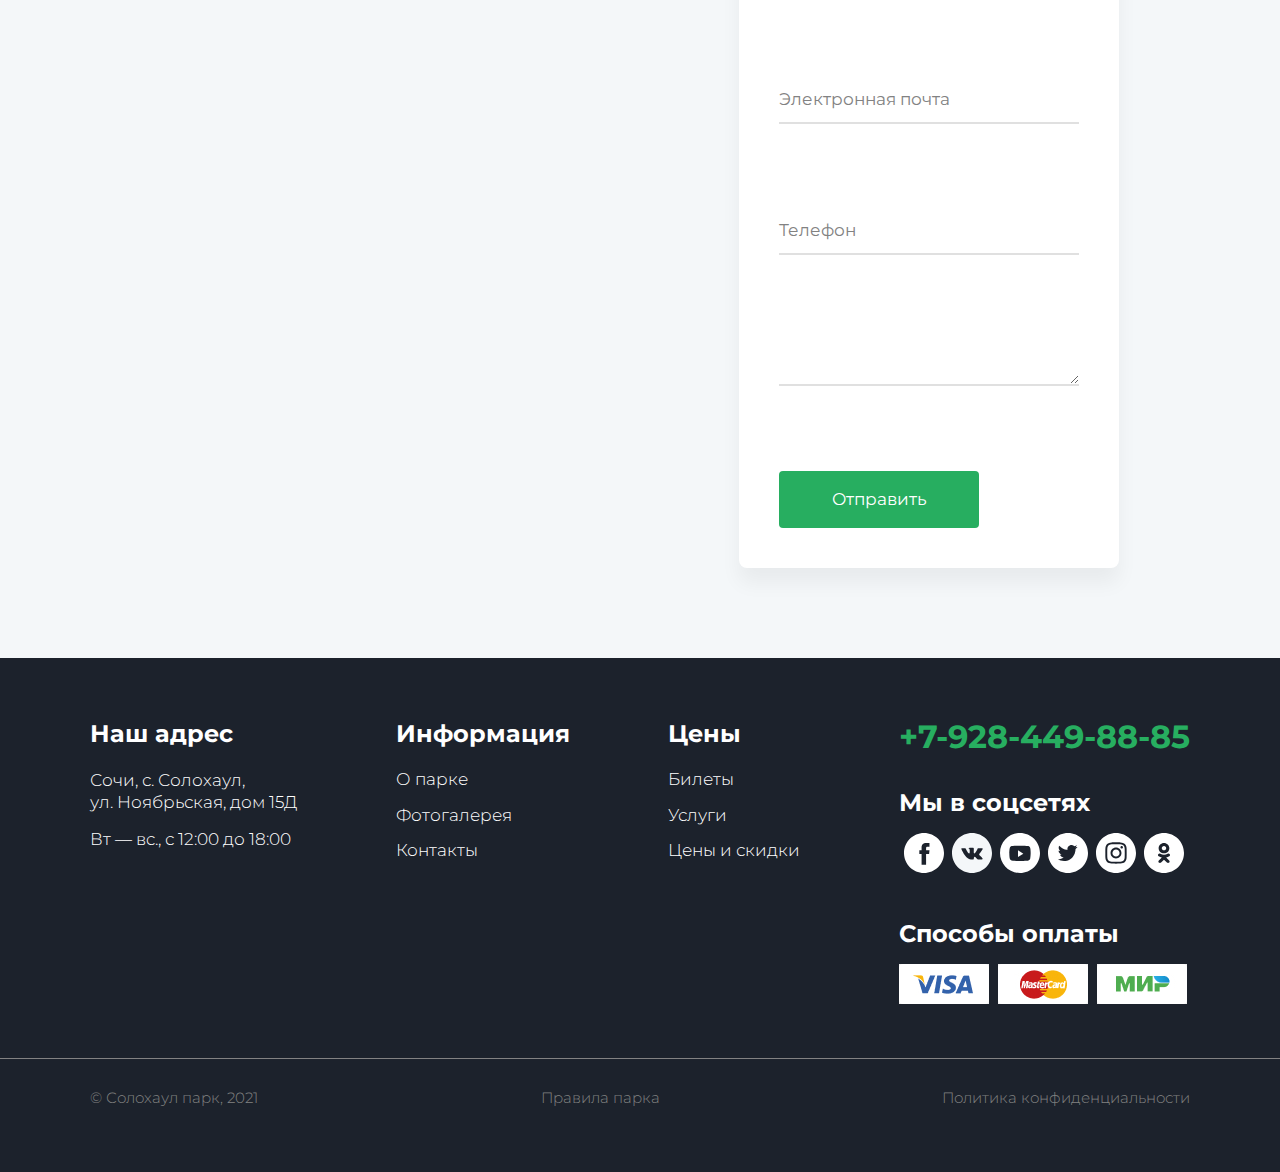
==== commit 0da57425: "form" ====
--- a/index.html
+++ b/index.html
@@ -456,36 +456,40 @@
 
     <section class="question">
       <div class="container question__container">
-        <h2 class="question__title">Остались вопросы?</h2>
-        <div class="question__content">
-          
           <div class="google-map">
-            <iframe src="https://www.google.com/maps/embed?pb=!1m18!1m12!1m3!1d2879.334773196397!2d39.609070715672225!3d43.80741495046246!2m3!1f0!2f0!3f0!3m2!1i1024!2i768!4f13.1!3m3!1m2!1s0x40f42f19dc49d479%3A0xcc742be058c76a52!2z0KHQvtC70L7RhdCw0YPQuyDQn9Cw0YDQui4g0K3QutC-INCf0LDRgNC6ICLQl9C10LvRkdC90LDRjyDQv9C-0LvRj9C90LAiLg!5e0!3m2!1sru!2sru!4v1621173971557!5m2!1sru!2sru" width="800" height="600" style="border:0;" allowfullscreen="" loading="lazy"></iframe>
+            <iframe src="https://www.google.com/maps/embed?pb=!1m18!1m12!1m3!1d2879.334773196397!2d39.609070715672225!3d43.80741495046246!2m3!1f0!2f0!3f0!3m2!1i1024!2i768!4f13.1!3m3!1m2!1s0x40f42f19dc49d479%3A0xcc742be058c76a52!2z0KHQvtC70L7RhdCw0YPQuyDQn9Cw0YDQui4g0K3QutC-INCf0LDRgNC6ICLQl9C10LvRkdC90LDRjyDQv9C-0LvRj9C90LAiLg!5e0!3m2!1sru!2sru!4v1621173971557!5m2!1sru!2sru" width="629" height="628" style="border:0;" allowfullscreen="" loading="lazy"></iframe>
           </div>
 
           <form action="" method="get" class="question__form">
+            <h3 class="question__title">Остались вопросы?</h3>
+
             <div class="form__name field">
-              <input type="text" name="name" id="name">
+              <input type="text" name="name" id="name" required>
               <label for="name">Имя</label>
-            </div>
+              <div class="placeholder-error placeholder-error--name">Укажите имя</div>
+            </div>
+
             <div class="form__email field">
-              <input type="text" name="name" id="email">
+              <input type="text" name="name" id="email" required>
               <label for="email">Электронная почта</label>
-              <div class="placeholder-error">Укажите телефон</div>
-            </div>
+              <div class="placeholder-error placeholder-error--email">Укажите email</div>
+            </div>
+
             <div class="form__number field">
-              <input type="text" name="name" id="number">
-              <label for="number">Имя</label>
-            </div>
+              <input type="text" name="name" id="number" required>
+              <label for="number">Телефон</label>
+              <div class="placeholder-error placeholder-error--number">Укажите телефон</div>
+            </div>
+
             <div class="form__question field">
-              <textarea name="name" id="name" placeholder="Вопрос">
+              <textarea rows="1" name="name" id="name" required placeholder="Вопрос">
 
               </textarea>
+              <div class="placeholder-error placeholder-error--question">Укажите вопрос</div>
             </div>
             <button class="btn btn--green">Отправить</button>
           </form>
 
-        </div>
       </div>
     </section>
 
--- a/assets/css/style.css
+++ b/assets/css/style.css
@@ -1423,7 +1423,6 @@
 
   .gallery {
     padding: 50px 70px;
-    background-color: #E5E5E5;
   }
 
 }
@@ -1517,6 +1516,100 @@
 }
 
 /* ----- Gallery end ----- */
+
+/* ----- Question ----- */
+
+@media (min-width: 1px) {
+
+  .question {
+    padding: 70px 0px 90px;
+    background-color: #F4F7F9;
+  }
+
+  .question__container {
+    display: flex;
+    column-gap: 20px;
+  }
+
+  .question__form {
+    padding: 40px;
+    background-color: #ffffff;
+    box-shadow: 0px 15px 20px rgba(0, 0, 0, 0.05);
+    border-radius: 8px;
+  }
+
+  .question__title {
+    text-align: center;
+    margin-bottom: 60px;
+  }
+
+  .field {
+    position: relative;
+    margin-bottom: 60px;
+  }
+
+  /* --- Input --- */
+
+  input,
+  textarea {
+    width: 300px;
+    padding: 14px 0px;
+    border: 0;
+    border-bottom: 2px solid #E0E0E0;
+    color: #333333;
+    font-size: 17px;
+    line-height: 1.2;
+    margin-bottom: 5px;
+  }
+
+  input:focus:invalid {
+    border-bottom: 2px solid #AF261C;
+  }
+
+  input:focus ~ .placeholder-error {
+    opacity: 1;
+  }
+
+  input:valid ~ .placeholder-error {
+    opacity: 0;
+  }
+
+  input:valid,
+  input:focus,
+  textarea:focus {
+    border-bottom: 2px solid #27AE60;
+  } 
+
+  /* --- Input end --- */
+
+  label {
+    position: absolute;
+    padding: 15px 0px;
+    left: 0;
+    top: 0;
+    color: #828282;
+    pointer-events: none;
+    transition: .3s linear;
+  }
+
+  input:focus ~ label,
+  input:valid ~ label {
+    font-size: 15px;
+    padding: 0px;
+    top: -20px;
+    transition: .3s linear;
+  }
+
+  .placeholder-error {
+    opacity: 0;
+    font-size: 13px;
+    line-height: 1.2;
+    color: #AF261C;
+  }
+
+}
+
+/* ----- Question end ----- */
 
 
 /* ----- Footer adaptive ----- */
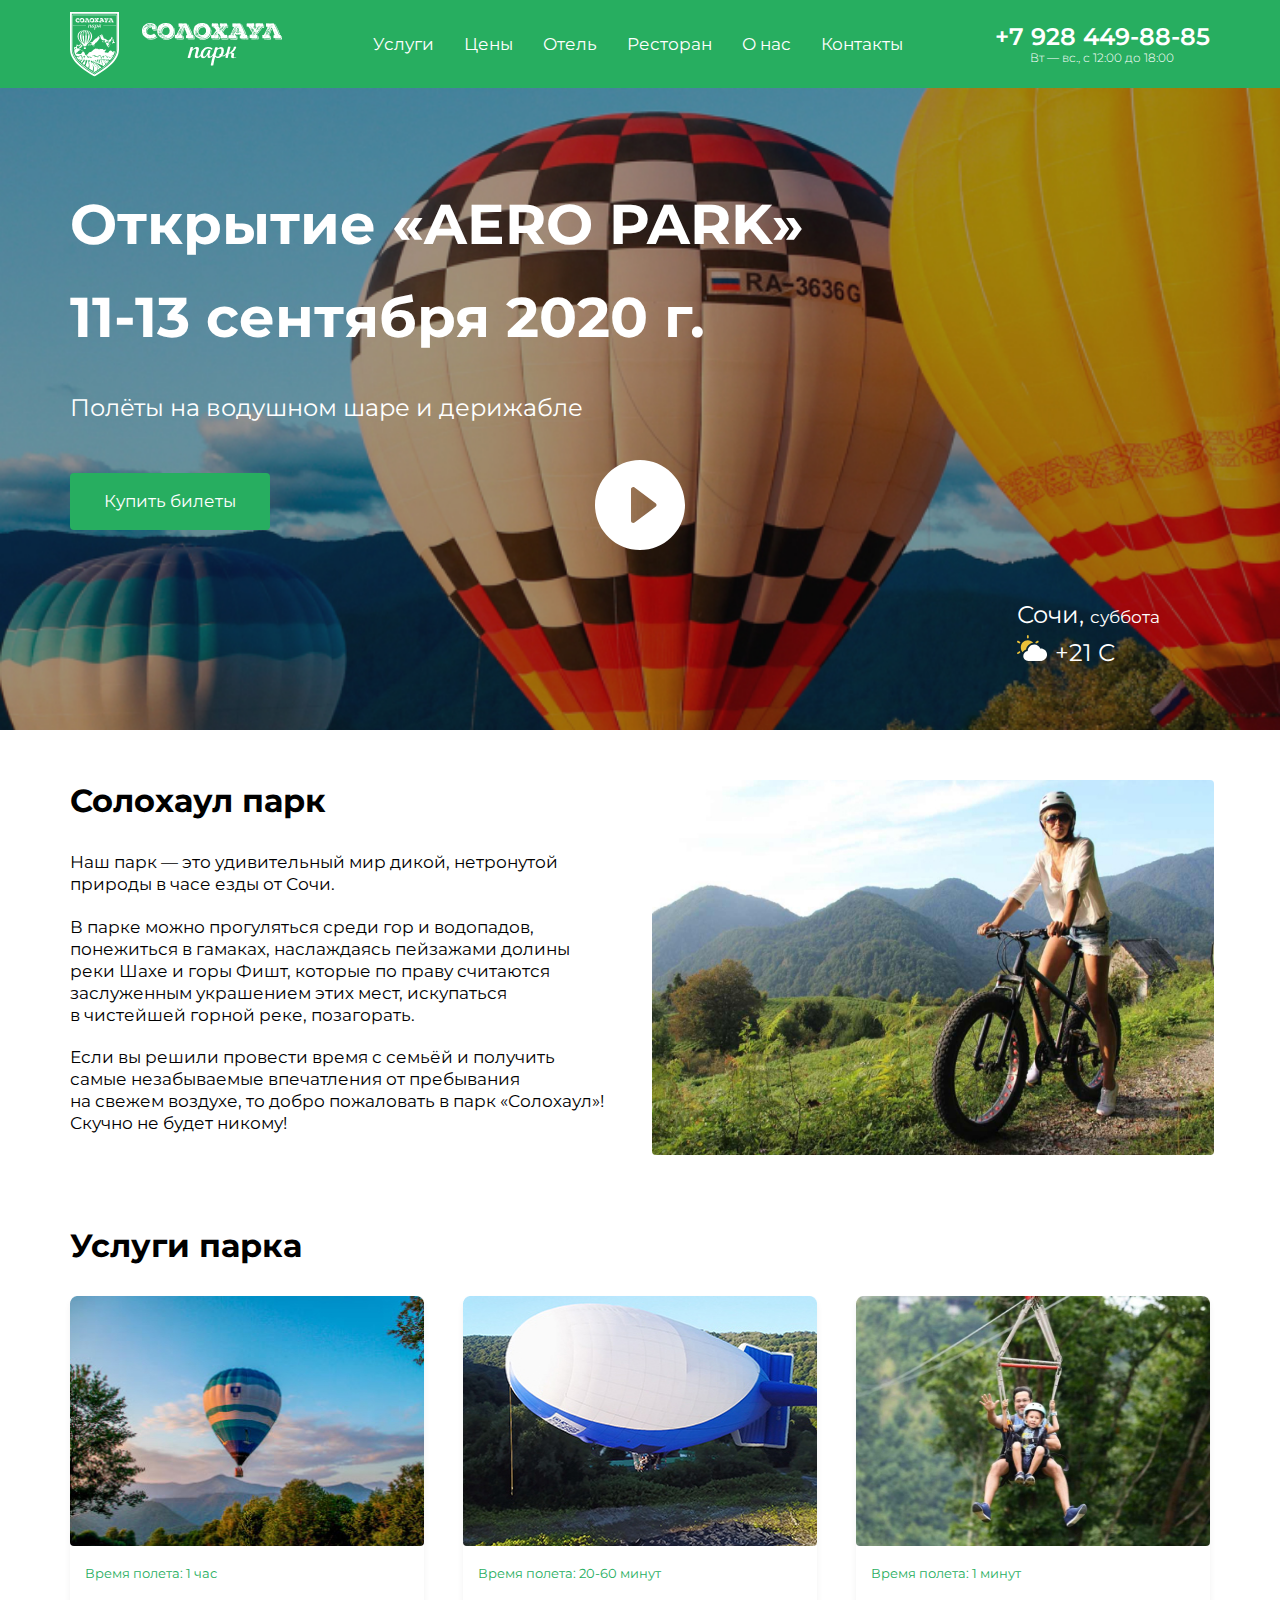
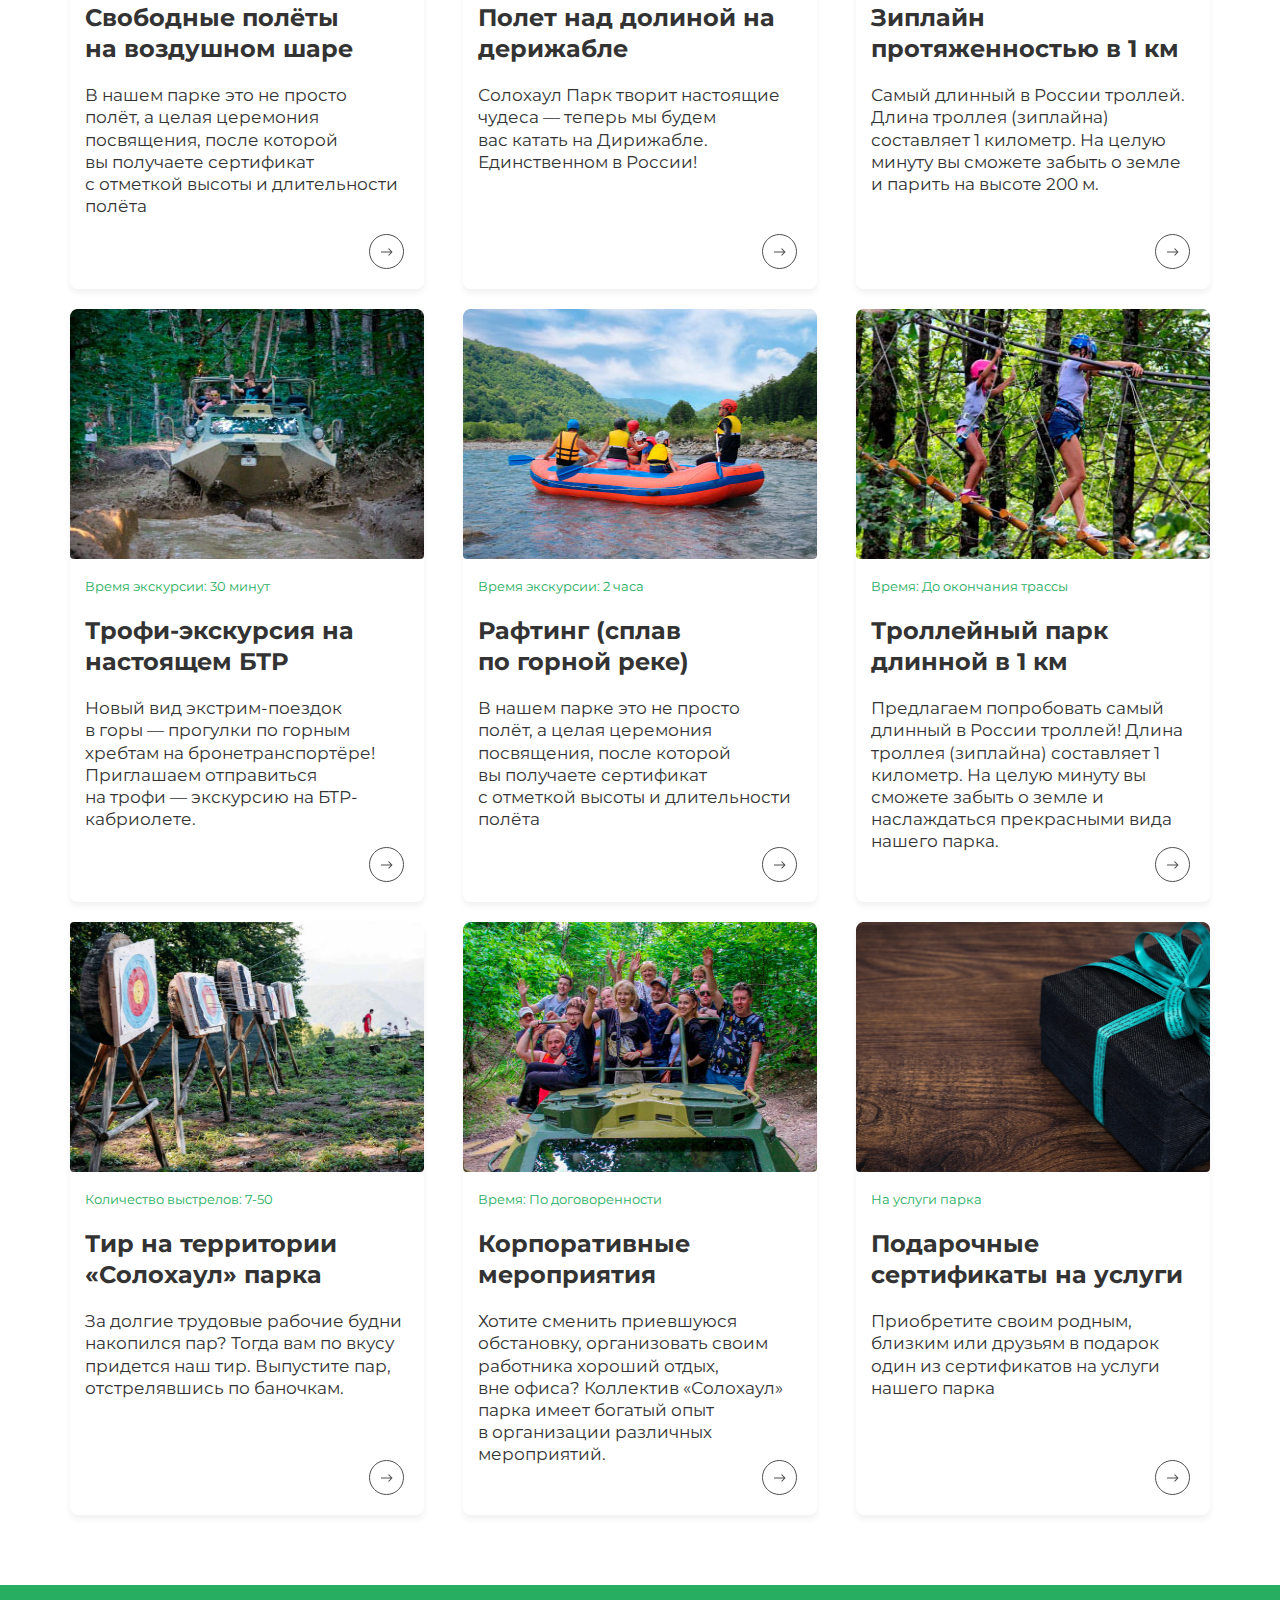
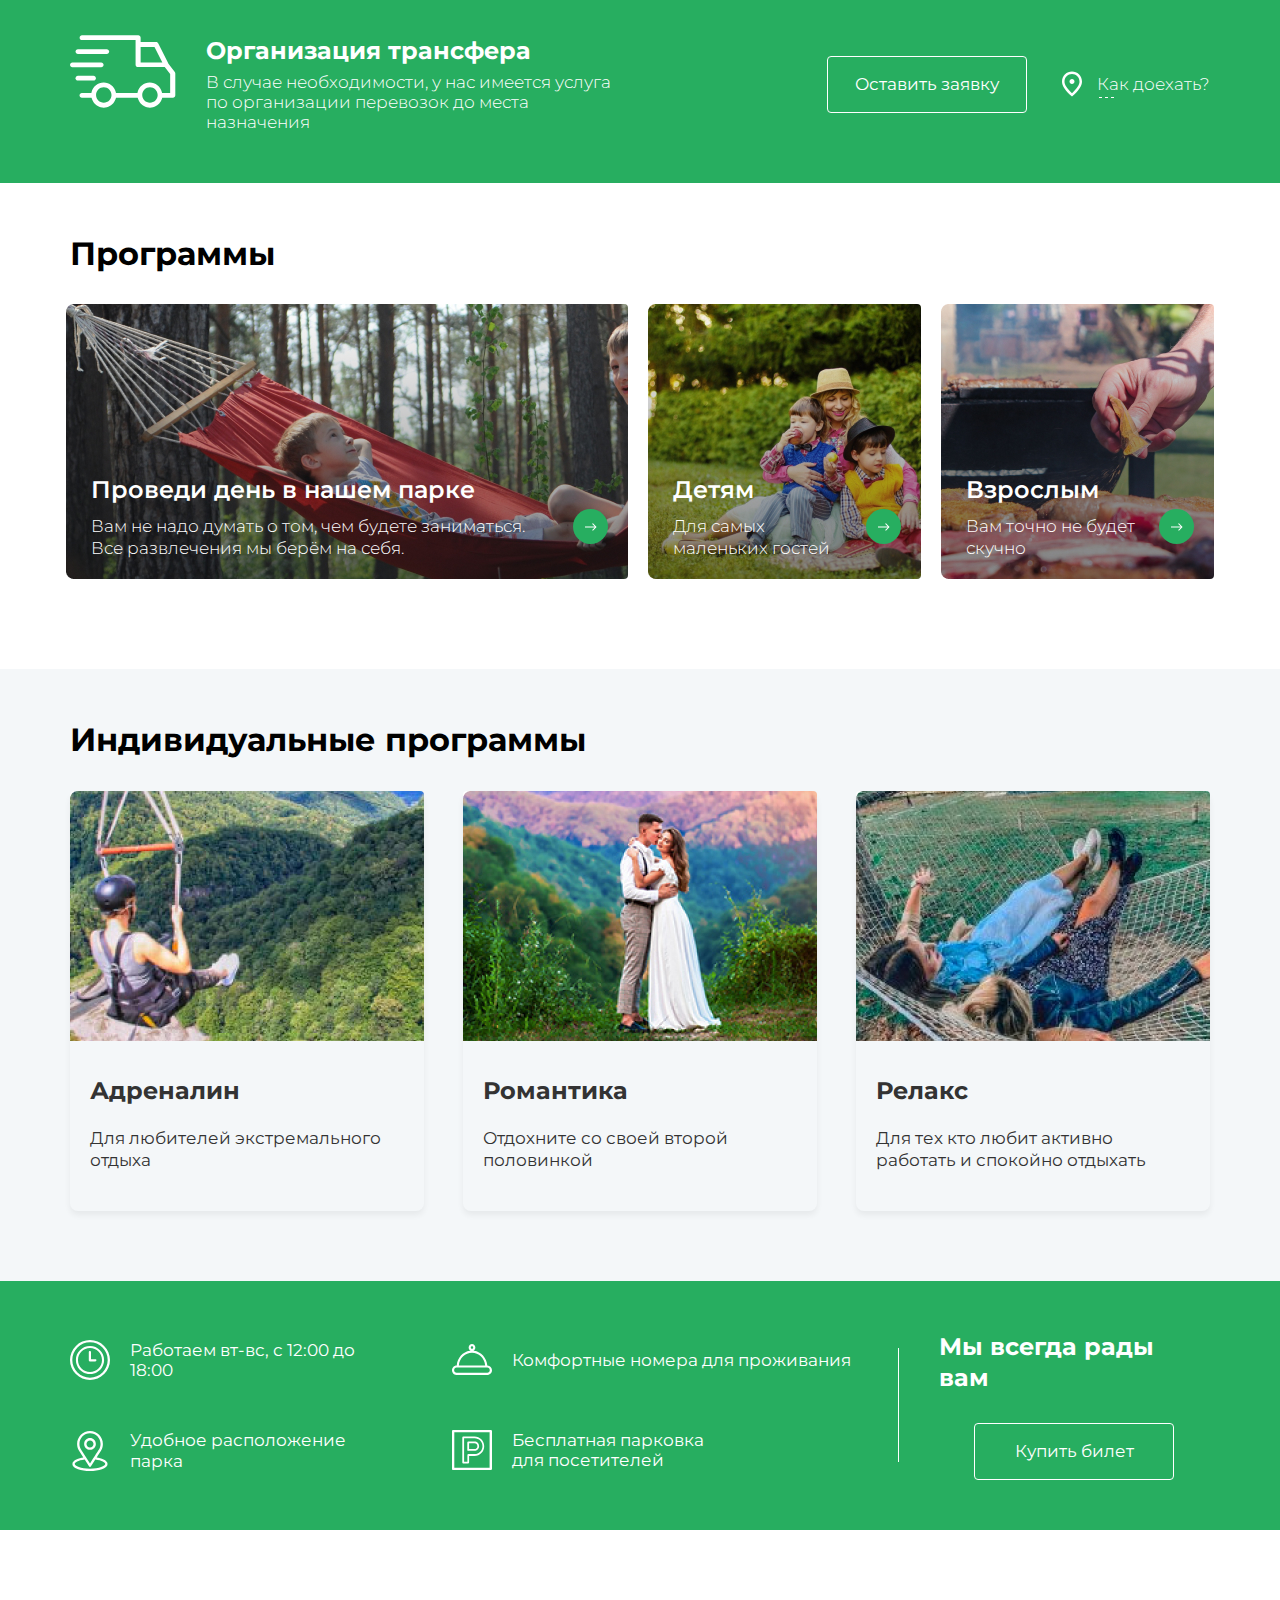
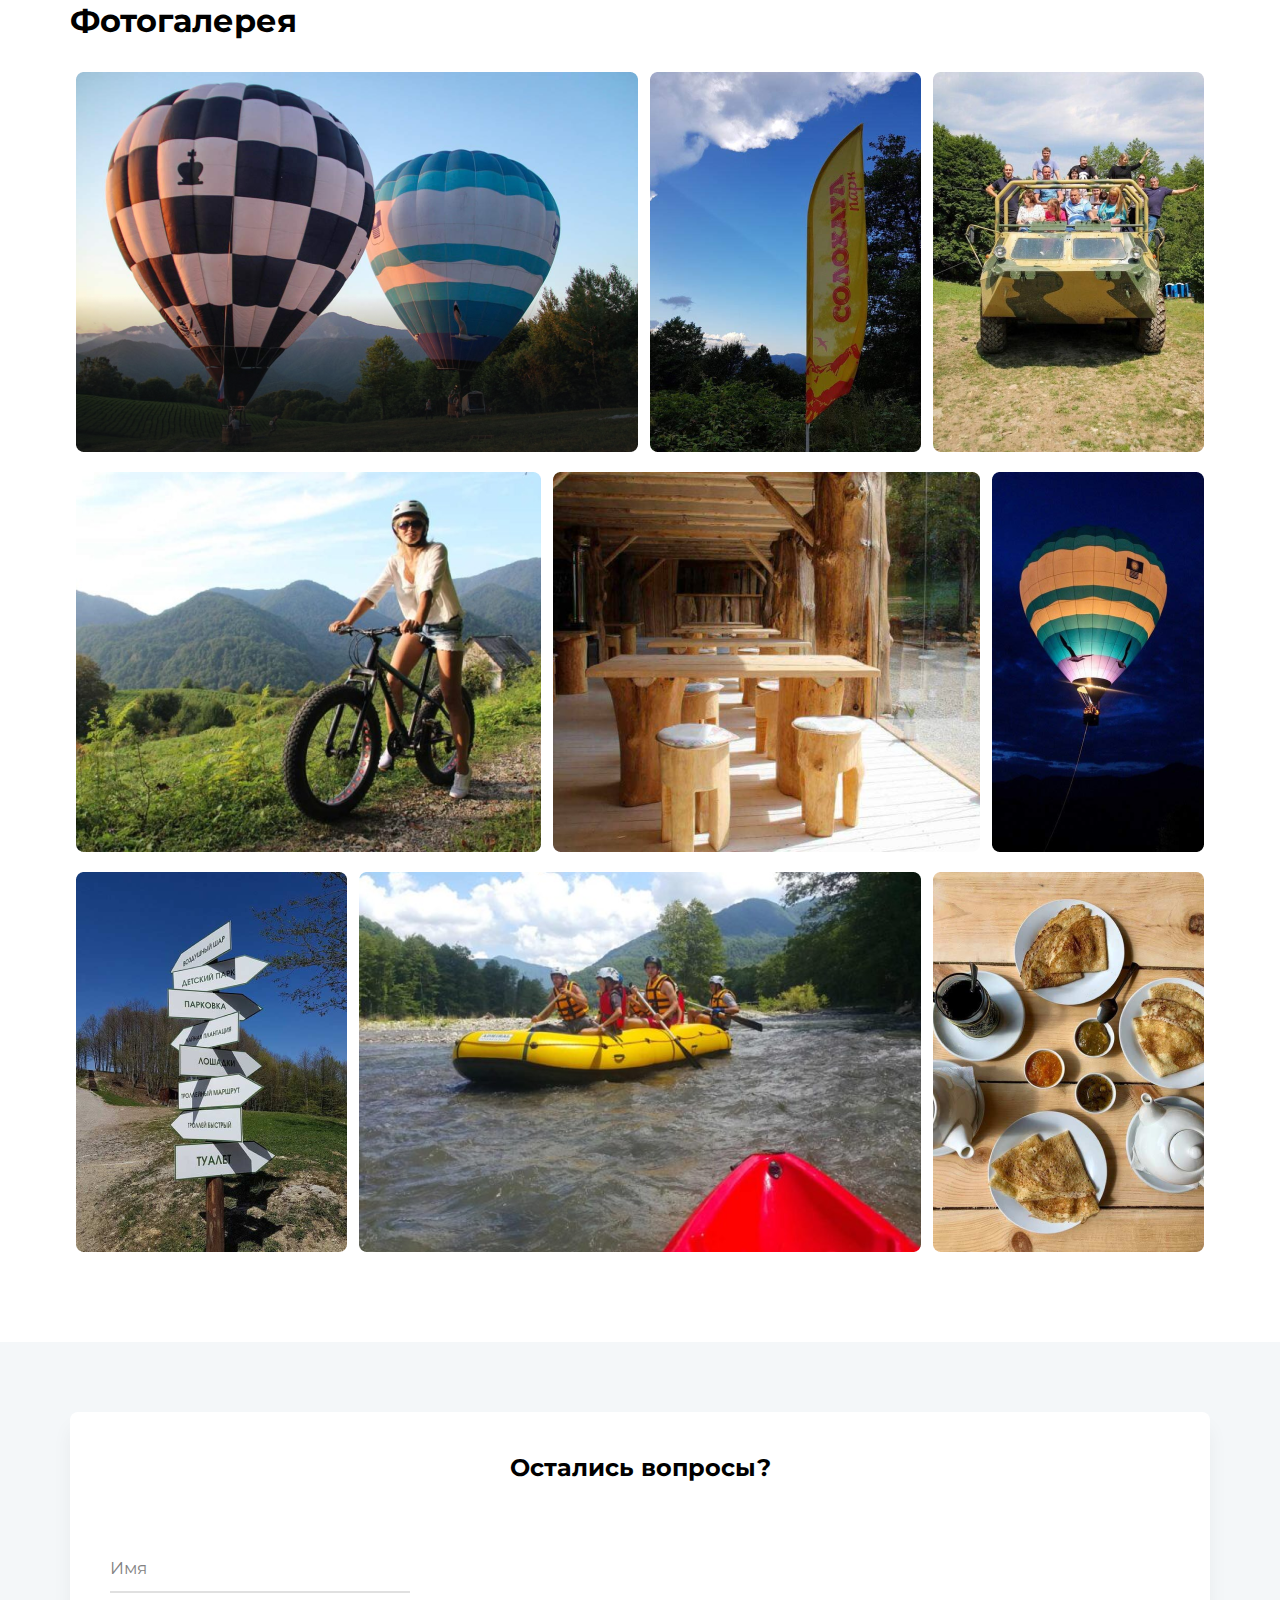
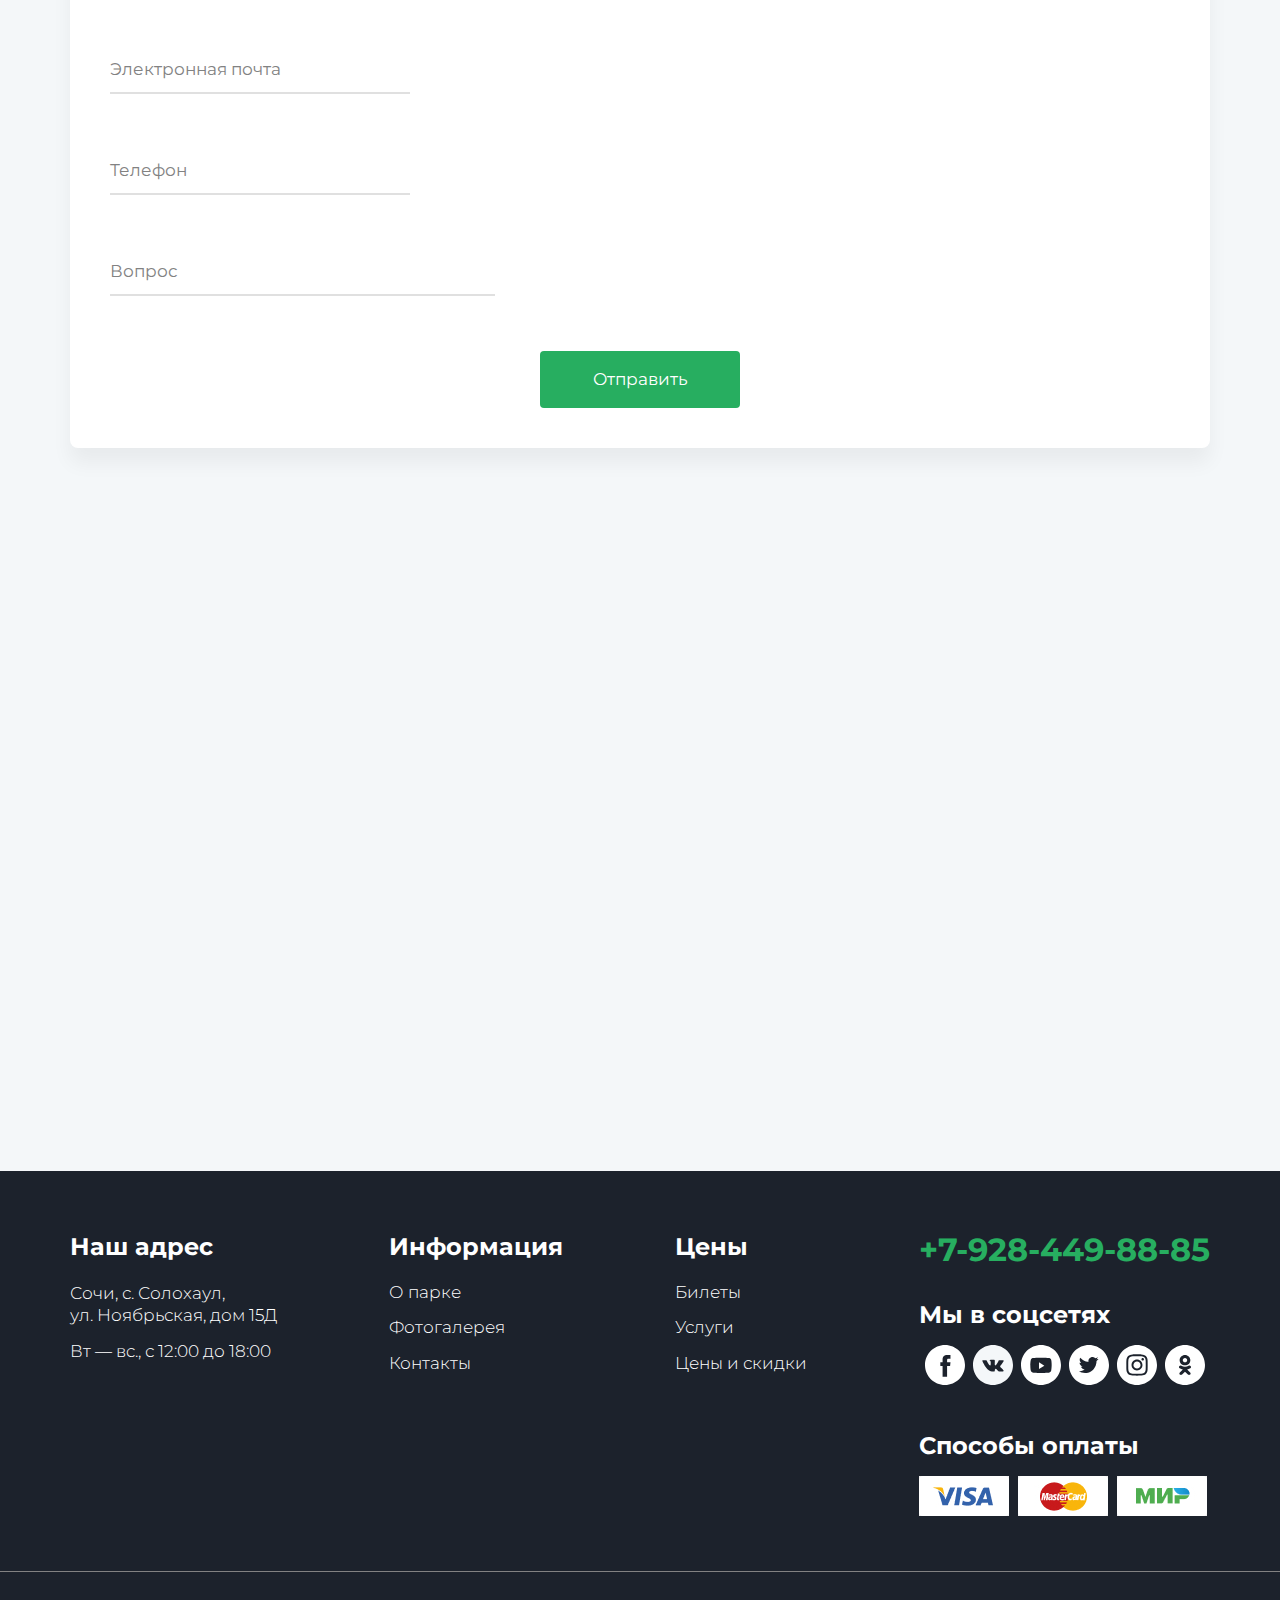
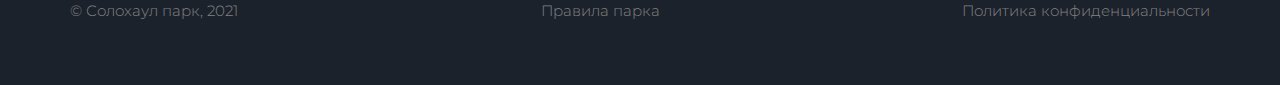
==== commit 12b260da: ".." ====
--- a/index.html
+++ b/index.html
@@ -482,12 +482,11 @@
             </div>
 
             <div class="form__question field">
-              <textarea rows="1" name="name" id="name" required placeholder="Вопрос">
-
-              </textarea>
+              <textarea rows="1" cols="1" name="name" id="area" required></textarea>
+              <label for="area">Вопрос</label>
               <div class="placeholder-error placeholder-error--question">Укажите вопрос</div>
             </div>
-            <button class="btn btn--green">Отправить</button>
+            <button class="btn btn--green btn--form">Отправить</button>
           </form>
 
       </div>
--- a/assets/css/style.css
+++ b/assets/css/style.css
@@ -88,7 +88,7 @@
 @media (min-width: 1200px) {
 
   .container {
-    padding: 0px 20px;
+    padding: 0px;
   }
 
   .container {
@@ -167,6 +167,10 @@
   border: 1px solid #ffffff;
 }
 
+.btn.btn--form {
+  margin: 0 auto;
+}
+
 .btn:hover {
   background-color: #31C670;
   transition: .2s linear;
@@ -1521,6 +1525,17 @@
 
 @media (min-width: 1px) {
 
+  .question__container {
+    display: flex;
+    justify-content: space-between;
+    flex-direction: column-reverse;
+    padding: 0px;
+  }
+
+}
+
+@media (min-width: 1px) {
+
   .question {
     padding: 70px 0px 90px;
     background-color: #F4F7F9;
@@ -1528,10 +1543,12 @@
 
   .question__container {
     display: flex;
-    column-gap: 20px;
+    justify-content: space-between;
+    padding: 0px;
   }
 
   .question__form {
+    min-width: 465px;
     padding: 40px;
     background-color: #ffffff;
     box-shadow: 0px 15px 20px rgba(0, 0, 0, 0.05);
@@ -1545,7 +1562,7 @@
 
   .field {
     position: relative;
-    margin-bottom: 60px;
+    margin-bottom: 30px;
   }
 
   /* --- Input --- */
@@ -1562,21 +1579,25 @@
     margin-bottom: 5px;
   }
 
-  input:focus:invalid {
+  input:focus:invalid,
+  textarea:focus:invalid {
     border-bottom: 2px solid #AF261C;
   }
 
-  input:focus ~ .placeholder-error {
+  input:focus ~ .placeholder-error,
+  textarea:focus ~ .placeholder-error {
     opacity: 1;
   }
 
-  input:valid ~ .placeholder-error {
+  input:valid ~ .placeholder-error,
+  textarea:valid ~ .placeholder-error {
     opacity: 0;
   }
 
+  input:focus,
   input:valid,
-  input:focus,
-  textarea:focus {
+  textarea:focus,
+  textarea:valid {
     border-bottom: 2px solid #27AE60;
   } 
 
@@ -1593,7 +1614,9 @@
   }
 
   input:focus ~ label,
-  input:valid ~ label {
+  input:valid ~ label,
+  textarea:focus ~ label,
+  textarea:valid ~ label {
     font-size: 15px;
     padding: 0px;
     top: -20px;
@@ -1605,6 +1628,11 @@
     font-size: 13px;
     line-height: 1.2;
     color: #AF261C;
+  }
+
+  textarea {
+    width: 385px;
+    resize: none;
   }
 
 }
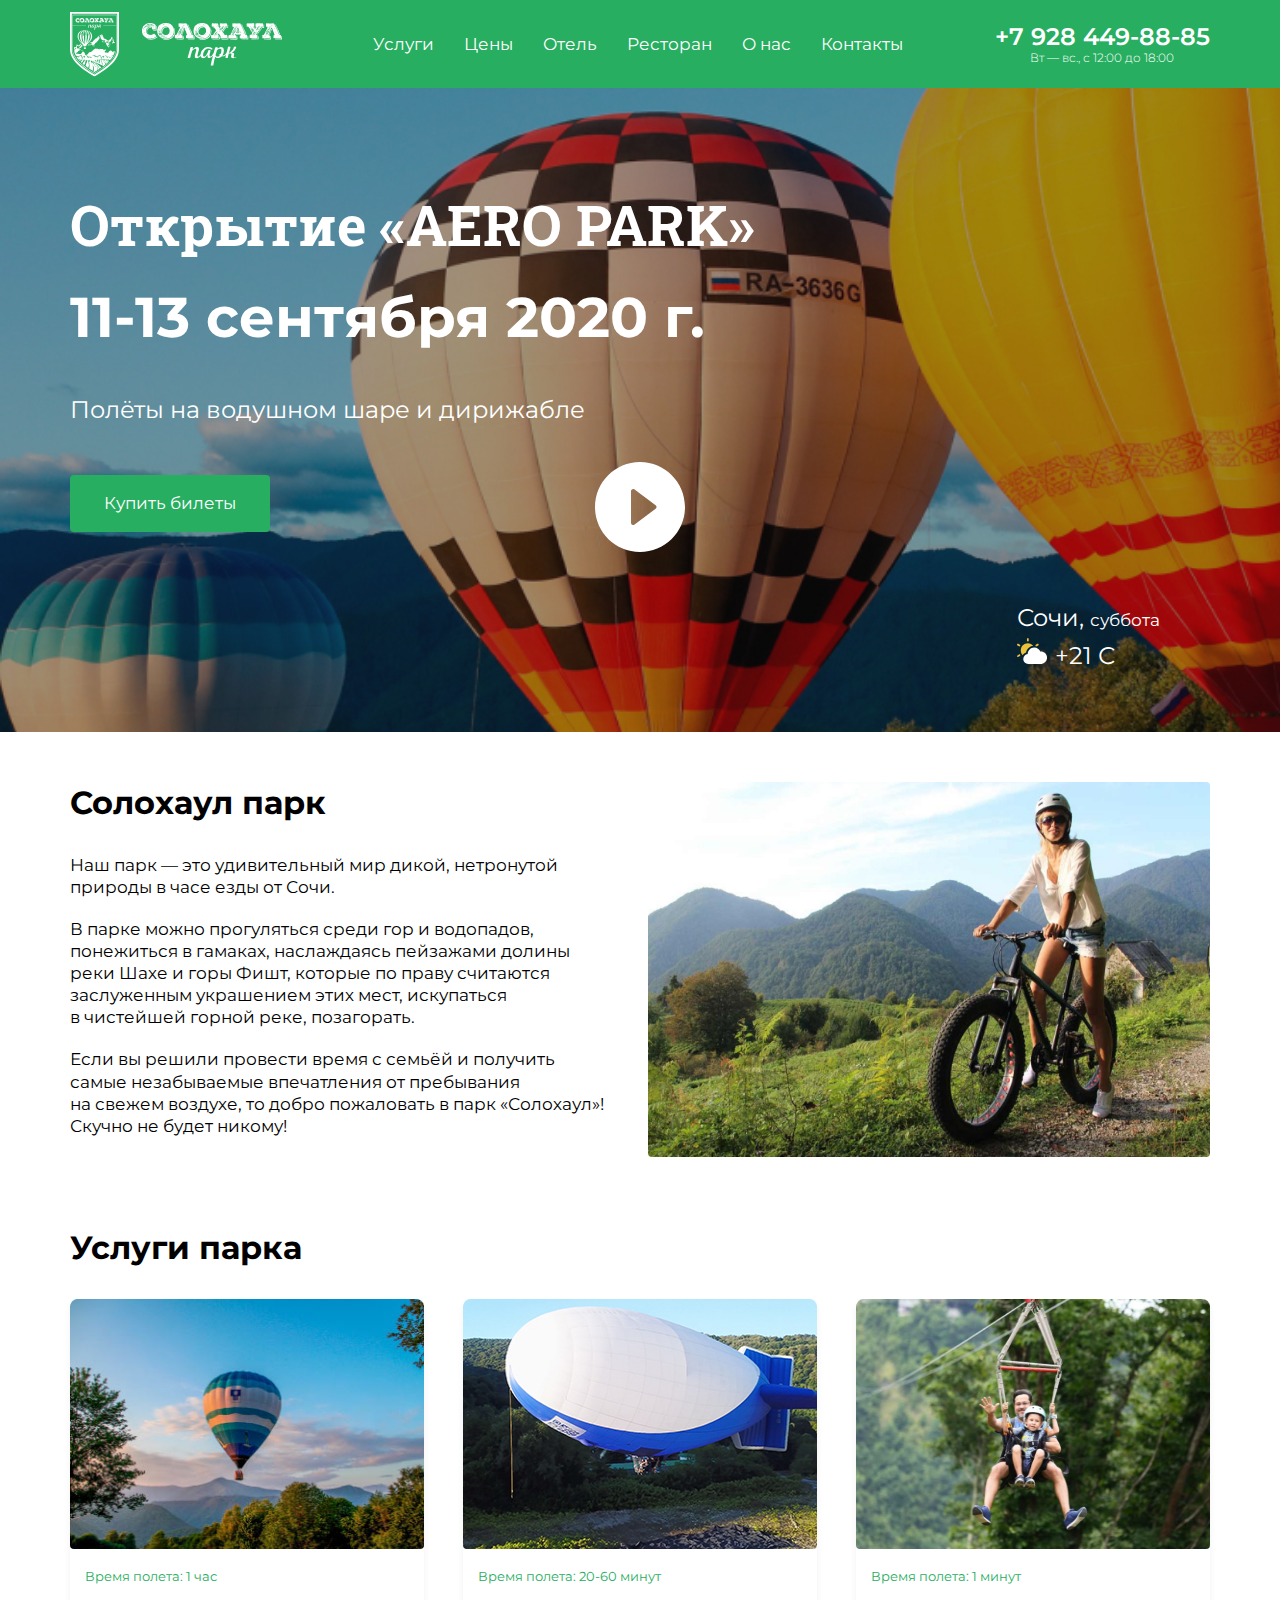
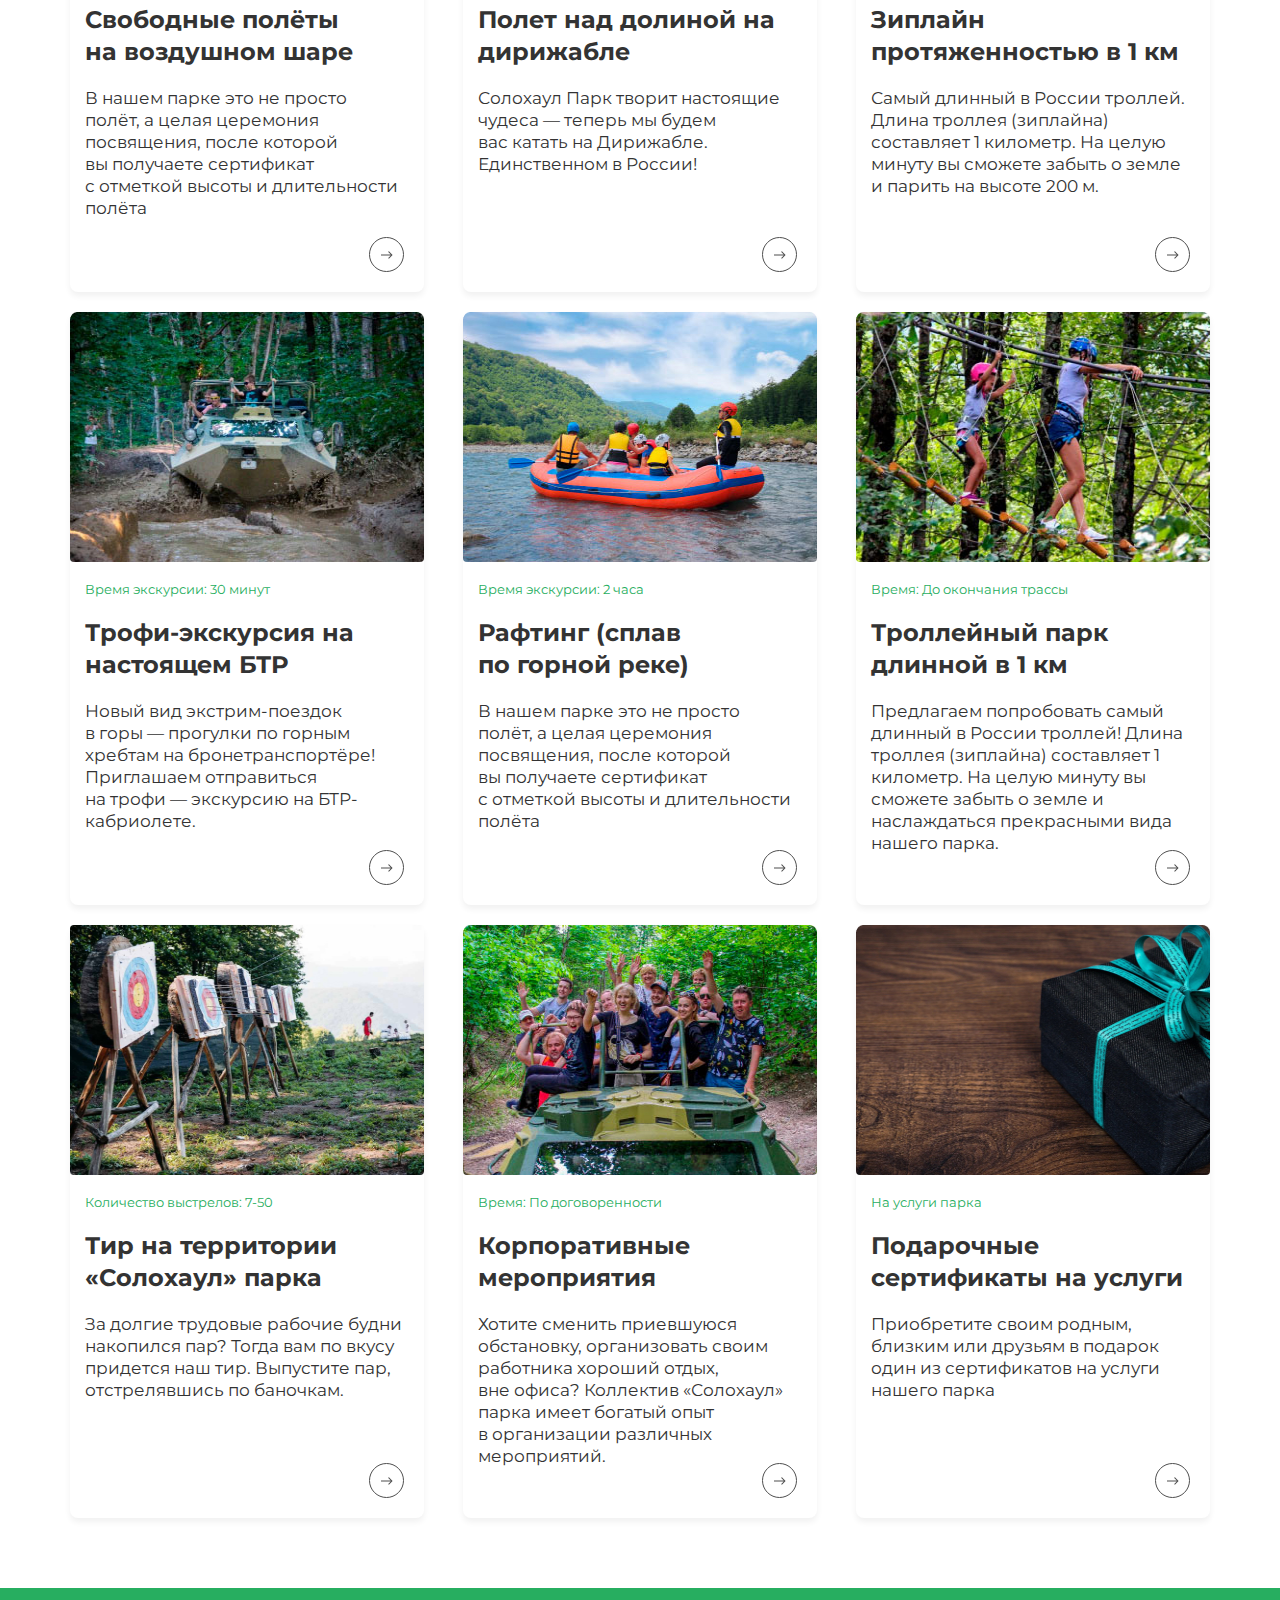
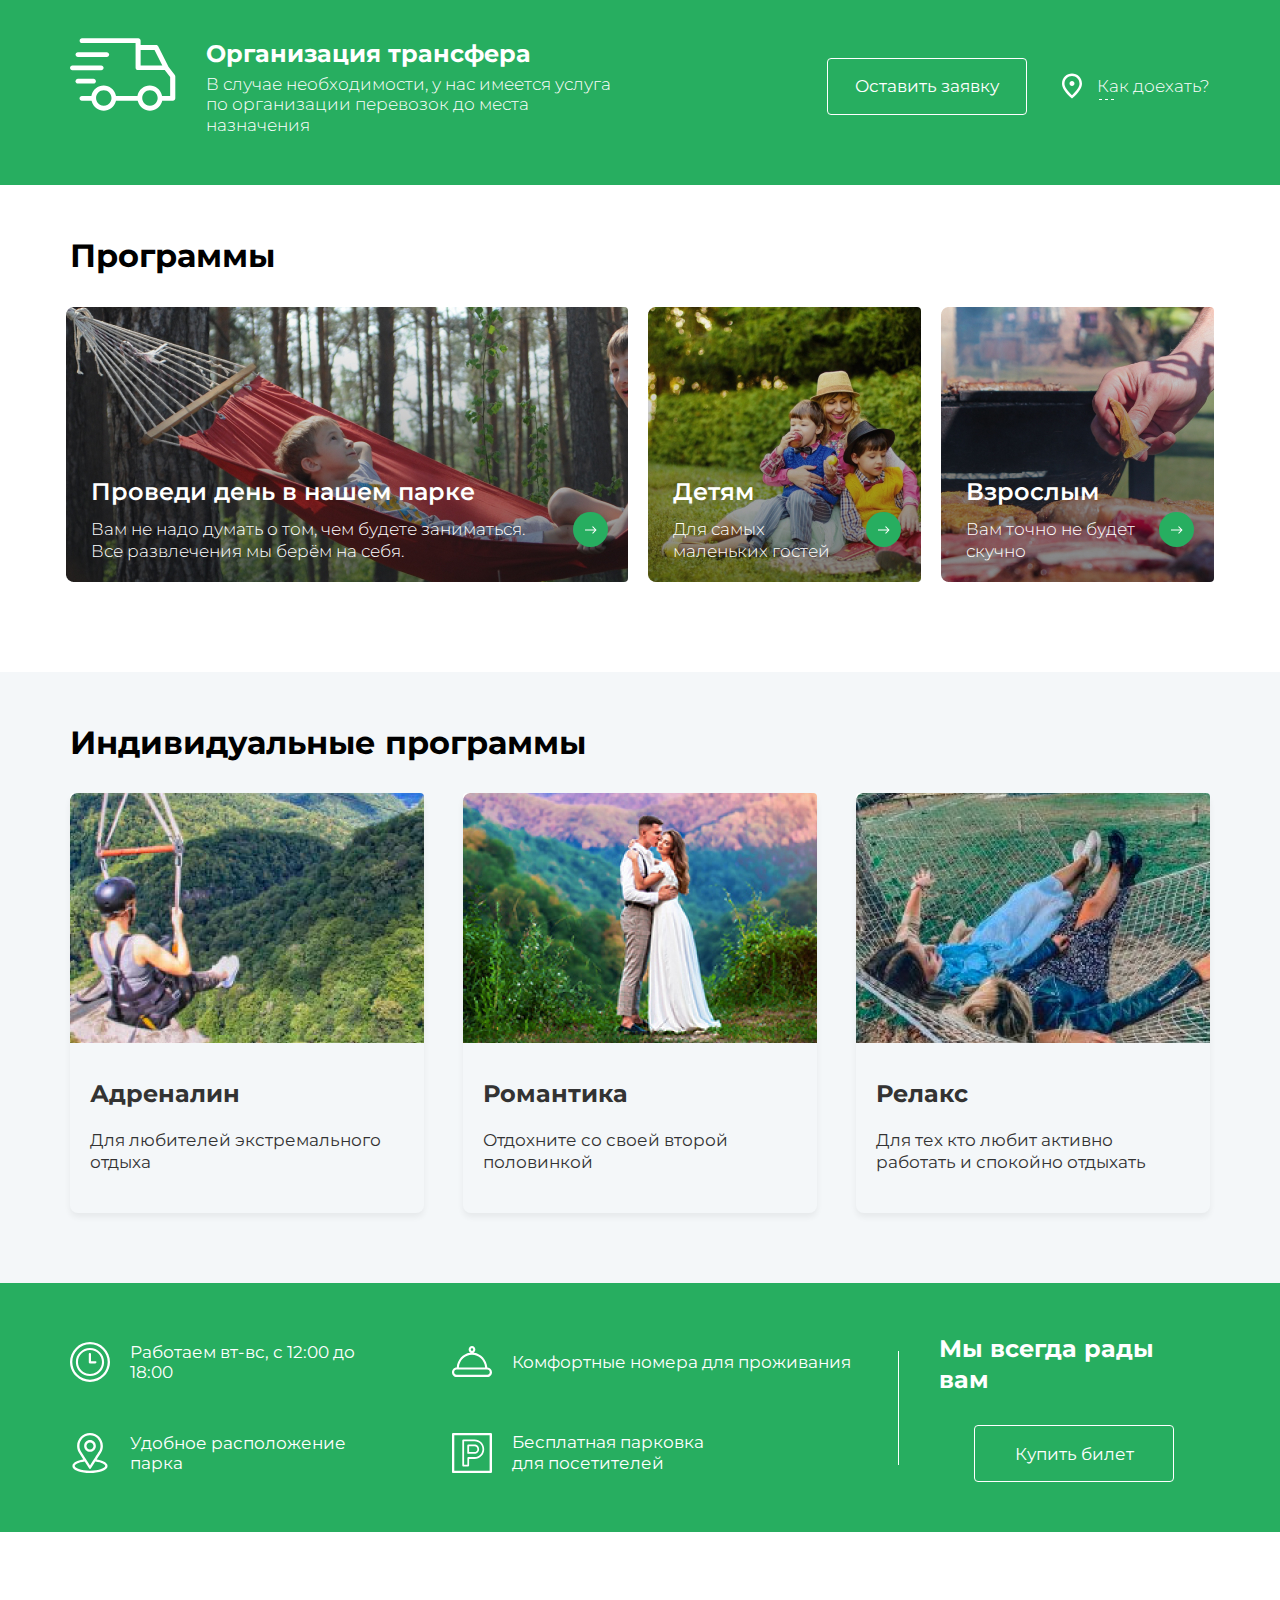
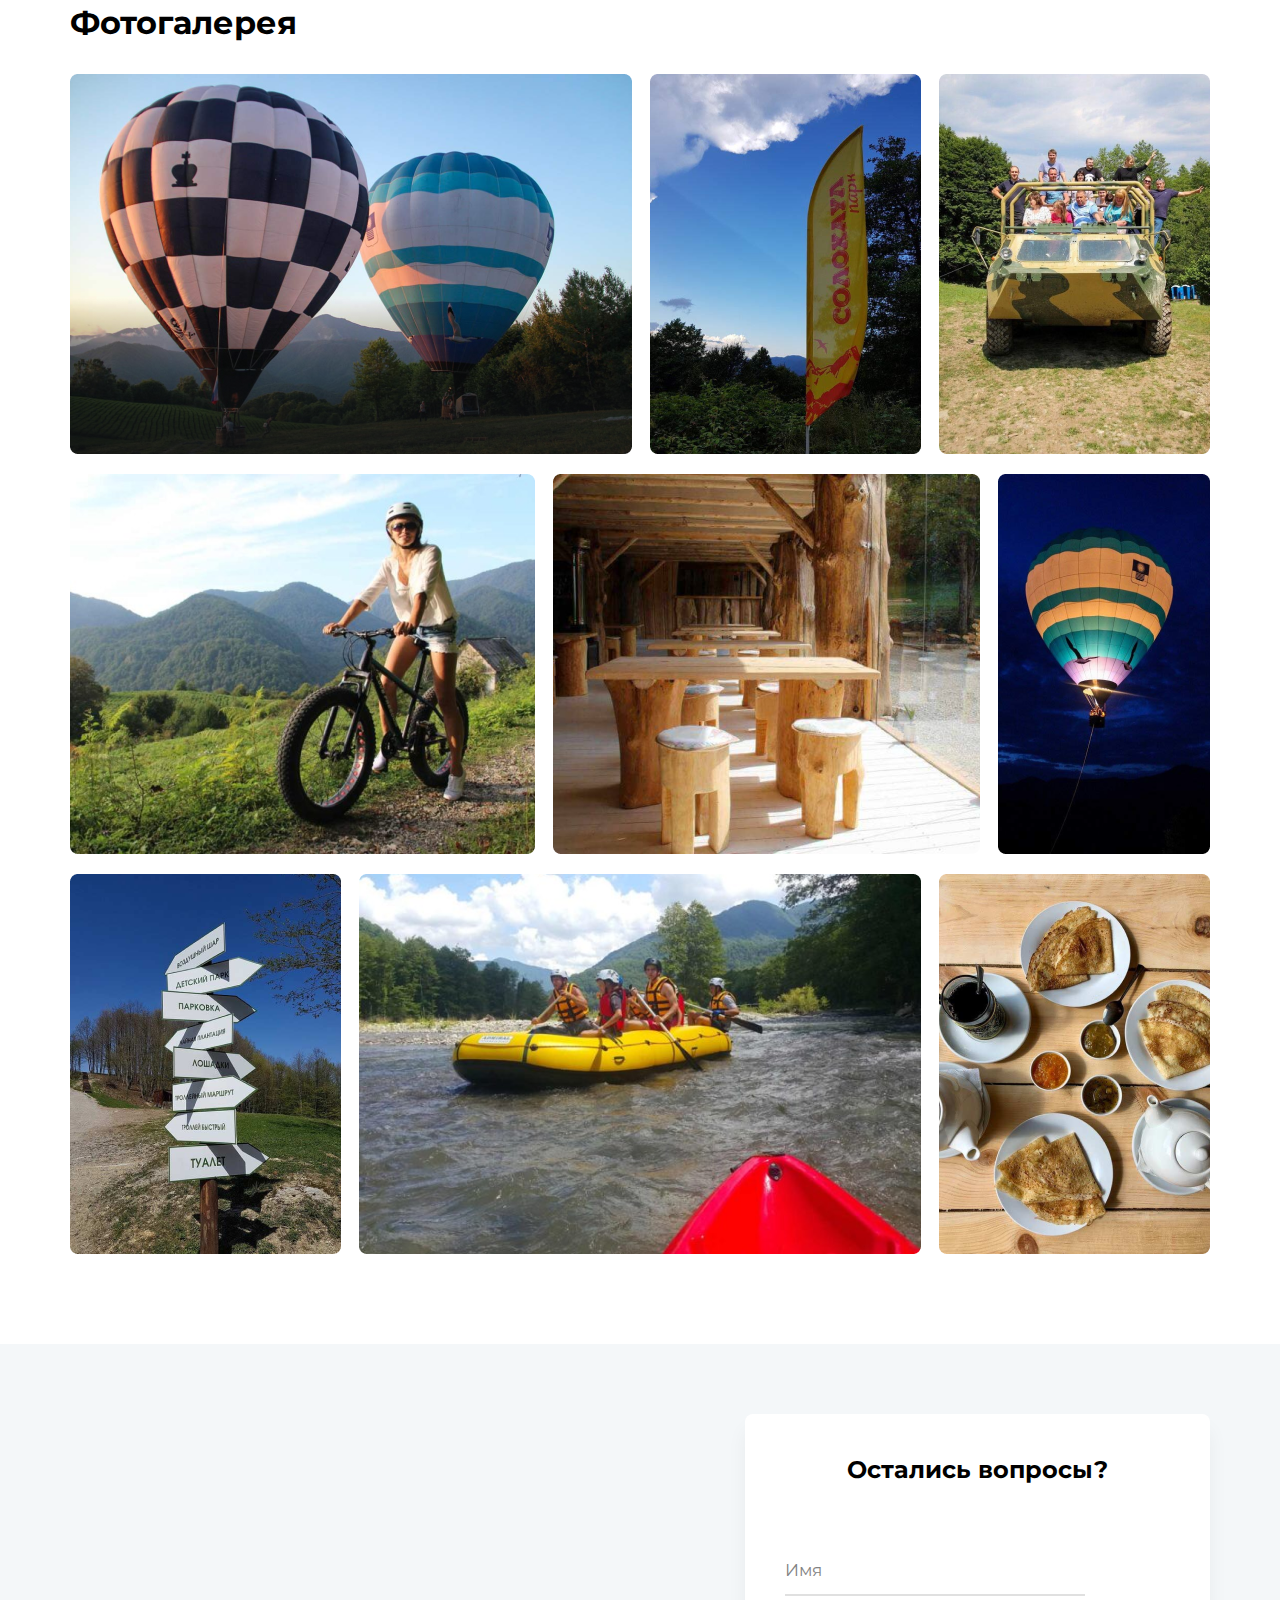
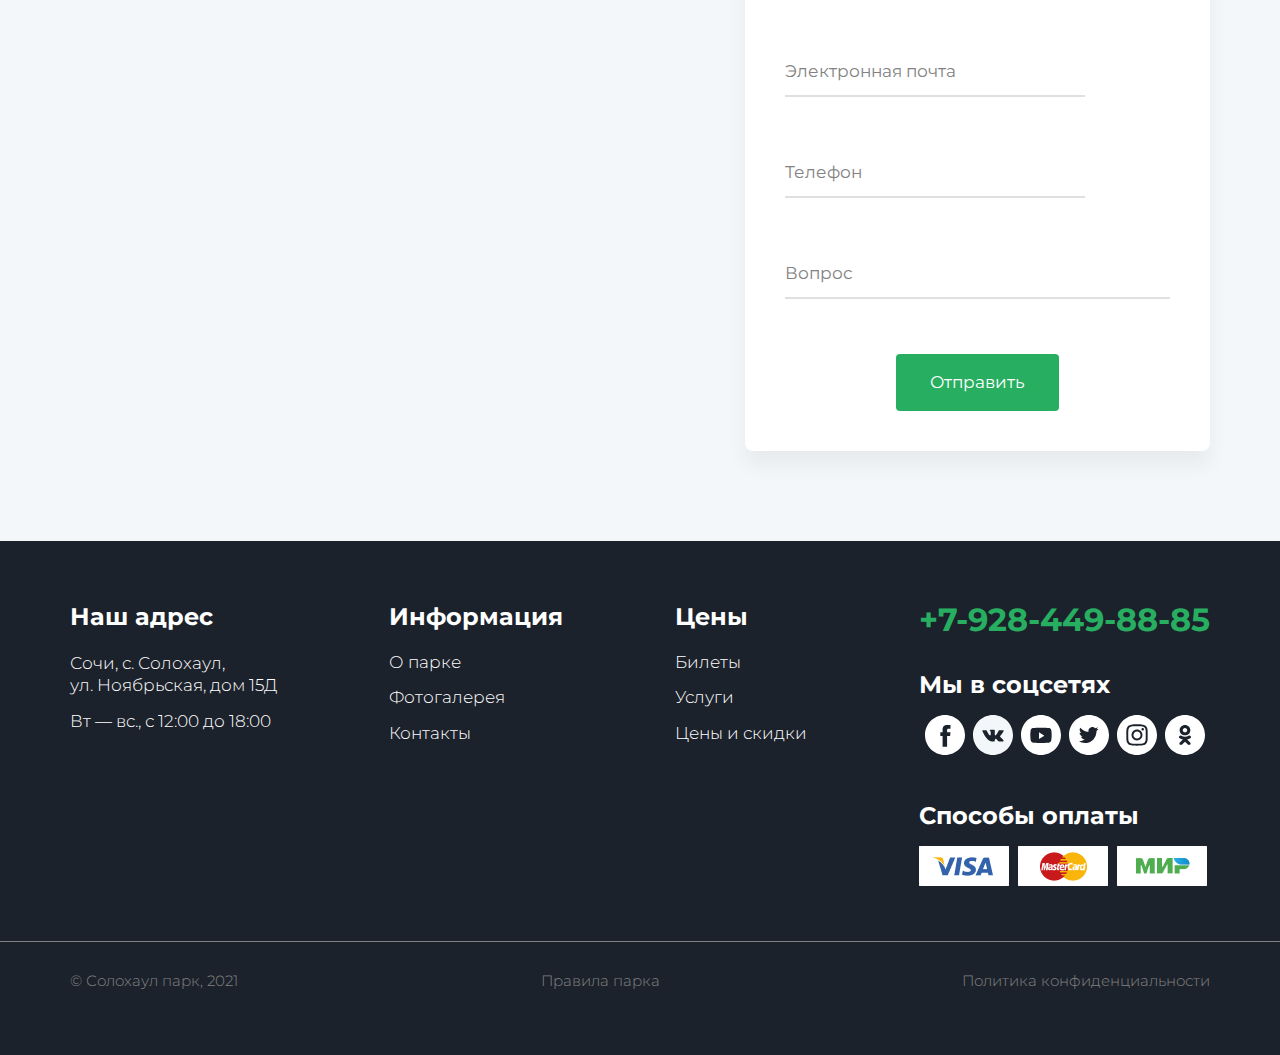
==== commit 3e44e525: "Небольшая доработка, сложности, проблемы со временем" ====
--- a/index.html
+++ b/index.html
@@ -15,7 +15,7 @@
     <div class="container header__container">
 
       <!-- Logo -->
-      <a class="header__logo" href="#">
+      <a class="header__logo" href="./index.html">
         <img src="./assets/svg/logo.svg" alt="Эмблема">
         <img src="./assets/img/logo.png" alt="Солохаул Парк">
       </a>
@@ -25,10 +25,10 @@
       <nav>
         <ul class="navigation__list">
           <li class="list__item">
-            <a href="#">Услуги</a>
+            <a href="./service.html">Услуги</a>
             <ul class="submenu">
               <li class="submenu__item"><a href="#">Свободные полёты на воздушном шаре</a></li>
-              <li class="submenu__item"><a href="#">Полет над долиной на дерижабле</a></li>
+              <li class="submenu__item"><a href="#">Полет над долиной на дирижабле</a></li>
               <li class="submenu__item"><a href="#">Зиплайн протяженностью в 1 км
               </a></li>
               <li class="submenu__item"><a href="#">Трофи-экскурсия на настоящем БТР</a></li>
@@ -42,7 +42,7 @@
           <li class="list__item"><a href="#">Цены</a></li>
           <li class="list__item"><a href="#">Отель</a></li>
           <li class="list__item"><a href="#">Ресторан</a></li>
-          <li class="list__item"><a href="#">О нас</a></li>
+          <li class="list__item"><a href="./about.html">О нас</a></li>
           <li class="list__item"><a href="#">Контакты</a></li>
         </ul>
       </nav>
@@ -79,7 +79,7 @@
         <div class="opening__inner">
           <h1 class="title main__title">Открытие 
 «AERO PARK»<span>11-13 сентября 2020 г.</span></h1>
-          <p>Полёты на водушном шаре и дерижабле</p>
+          <p>Полёты на водушном шаре и дирижабле</p>
           <button class="btn btn--green">Купить билеты</button>
         </div>
 
@@ -145,11 +145,11 @@
 
           <a href="#" class="items__column column">
             <figure>
-              <img src="./assets/img/serv-img2.jpg" alt="Дерижабль">
+              <img src="./assets/img/serv-img2.jpg" alt="Дирижабль">
             </figure>
             <div class="column__content">
               <span>Время полета: 20-60 минут</span>
-              <h3 class="services__caption">Полет над долиной на дерижабле</h3>
+              <h3 class="services__caption">Полет над долиной на дирижабле</h3>
               <p class="services__description">Солохаул Парк творит настоящие чудеса — теперь мы будем вас катать на Дирижабле. Единственном в России!</p>
               <button class="arrow"></button>
             </div>
@@ -528,7 +528,7 @@
       <section class="info">
         <h3 class="info__title title">Информация</h3>
         <ul class="info__list">
-          <li><a href="#" class="info__link info__link-1">О парке</a></li>
+          <li><a href="./about.html" class="info__link info__link-1">О парке</a></li>
           <li><a href="#" class="info__link info__link-2">Фотогалерея</a></li>
           <li><a href="#" class="info__link info__link-3">Контакты</a></li>
         </ul>
@@ -586,9 +586,9 @@
 
           <!-- Payments end -->
 
-      </div>
-
-      <!-- Social end -->
+        </div>
+
+        <!-- Social end -->
 
     </div>
 
--- a/assets/css/style.css
+++ b/assets/css/style.css
@@ -58,19 +58,9 @@
 
 @media (min-width: 576px) {
 
-  .footer__container,
-  .header__container {
-    max-width: 540px;
-  }
-
 }
 
 @media (min-width: 768px) {
-
-  .footer__container,
-  .header__container {
-    max-width: 720px;
-  }
 
 }
 
@@ -98,6 +88,10 @@
 }
 
 /* ----- Typography ----- */
+
+h1 {
+  font-family: 'Roboto Slab', sans-serif;
+}
 
 h1, h2, h3 {
   line-height: 1.3;
@@ -168,6 +162,7 @@
 }
 
 .btn.btn--form {
+  width: 163px;
   margin: 0 auto;
 }
 
@@ -220,7 +215,6 @@
   .header__number {
     text-align: center;
     font-size: 15px;
-    line-height: 1.2;
     font-weight: 600;
     color: #ffffff;
   }
@@ -228,7 +222,6 @@
   .works-hours {
     text-align: center;
     font-size: 8px;
-    line-height: 1.2;
     font-weight: 300;
     color: #ffffff;
   }
@@ -442,7 +435,7 @@
 
   .opening {
     padding: 100px 0px 50px;
-    background: url(../img/opening-img.jpg) no-repeat;
+    background: url(../img/opening-img.jpg) top no-repeat;
     background-size: cover;
   }
 
@@ -468,6 +461,7 @@
   .opening__inner p {
     margin-bottom: 40px;
     font-size: 17px;
+    line-height: 1.3;
   }
 
   /* ----- Widget block ----- */
@@ -485,12 +479,10 @@
   .town,
   .temperature {
     font-size: 24px;
-    line-height: 1.2;
   }
 
   .town span {
     font-size: 17px;
-    line-height: 1.2;
   }
 
   .temperature::before {
@@ -606,12 +598,16 @@
   }
 
   .about img {
-    min-width: 50%;
+    min-width: 90%;
     height: auto;
   }
 }
 
 @media (min-width: 768px) {
+
+  .about__inner {
+    max-width: 728px;
+  }
 
   .about p {
     font-size: 17px;
@@ -636,7 +632,7 @@
   .about__container {
     display: flex;
     flex-direction: row;
-    gap: 41px;
+    gap: 35px;
   }
 
   .about__inner {
@@ -687,8 +683,7 @@
 
   .items__column:hover {
     box-shadow: 0px 2px 5px #27AE60;
-    transition: .3s linear;
-    transition-delay: .2s;
+    transition: .2s linear;
   }
 
   .items__column figure {
@@ -1426,15 +1421,7 @@
 @media (min-width: 1px) {
 
   .gallery {
-    padding: 50px 70px;
-  }
-
-}
-
-@media (min-width: 1px) {
-
-  .gallery {
-    padding: 70px 0px 90px;
+    padding: 50px 0px 65px;
   }
 
   .gallery__container {
@@ -1492,13 +1479,17 @@
 
 @media (min-width: 1200px) {
 
+  .gallery {
+    padding: 70px 0px 90px;
+  }
+
   .gallery__container {
     max-width: 1140px;
   }
 
   .grid__photo {
     flex-wrap: wrap;
-    justify-content: space-around;
+    justify-content: space-between;
     gap: 20px 0px;
     max-width: unset;
   }
@@ -1524,6 +1515,11 @@
 /* ----- Question ----- */
 
 @media (min-width: 1px) {
+
+  .question {
+    padding: 50px 0px 70px;
+    background-color: #F4F7F9;
+  }
 
   .question__container {
     display: flex;
@@ -1532,32 +1528,44 @@
     padding: 0px;
   }
 
-}
-
-@media (min-width: 1px) {
-
-  .question {
-    padding: 70px 0px 90px;
-    background-color: #F4F7F9;
-  }
-
-  .question__container {
-    display: flex;
-    justify-content: space-between;
-    padding: 0px;
-  }
-
   .question__form {
-    min-width: 465px;
-    padding: 40px;
+    padding: 40px 20px 50px;
+    margin: 0px 20px;
     background-color: #ffffff;
     box-shadow: 0px 15px 20px rgba(0, 0, 0, 0.05);
     border-radius: 8px;
   }
 
   .question__title {
+    font-size: 17px;
+    margin-bottom: 45px;
     text-align: center;
-    margin-bottom: 60px;
+  }
+
+  .google-map {
+    margin: 20px auto 0px;
+  }
+
+  iframe {
+    width: 280px;
+    height: 350px;
+    border-radius: 0px 0px 8px 8px;
+  }
+
+  input,
+  textarea {
+    width: 100%;
+    margin: 0;
+  }
+
+}
+
+@media (min-width: 1px) {
+
+  .question__container {
+    display: flex;
+    justify-content: space-between;
+    padding: 0px;
   }
 
   .field {
@@ -1569,7 +1577,6 @@
 
   input,
   textarea {
-    width: 300px;
     padding: 14px 0px;
     border: 0;
     border-bottom: 2px solid #E0E0E0;
@@ -1631,11 +1638,95 @@
   }
 
   textarea {
+    width: 100%;
+    resize: none;
+  }
+
+}
+
+@media (min-width: 576px) {
+
+  .question__form {
+    padding: 40px 50px 50px;
+  }
+
+  .question__title {
+    font-size: 24px;
+    margin-bottom: 60px;
+  }
+
+  input {
+    width: 350px;
+  }
+
+  textarea {
+    width: 460px;
+  }
+
+  iframe {
+    width: 540px;
+    height: 430px;
+    border-radius: 8px;
+  }
+
+}
+
+@media (min-width: 768px) {
+
+  .question__container {
+    max-width: 727px;
+  }
+
+  .question__form {
+    border-radius: 8px 8px 0px 0px;
+  }
+
+  .question__form,
+  .google-map {
+    margin: 0px;
+  }
+
+  iframe {
+    width: 727px;
+    height: 658px;
+    border-radius: 0px 0px 8px 8px;
+  }
+
+}
+
+@media (min-width: 1200px) {
+
+  .question {
+    padding: 70px 0px 90px;
+  }
+
+  .question__container {
+    max-width: 1140px;
+    flex-direction: row;
+  }
+
+  .question__form {
+    padding: 40px;
+    border-radius: 8px;
+  }
+
+  iframe {
+    width: 659px;
+    height: 628px;
+    border-radius: 8px;
+  }
+
+  input {
+    width: 300px;
+  }
+
+  textarea {
     width: 385px;
-    resize: none;
-  }
-
-}
+  }
+
+}
+
+
 
 /* ----- Question end ----- */
 
@@ -1912,3 +2003,713 @@
 }
 
 
+
+  /* ----- About-us html start ----- */
+
+
+/* ----- About-us opening ----- */
+
+@media (min-width: 1px) {
+
+  .about-us.opening {
+    background: url(../img/about-us-img2.png) top no-repeat;
+    background-size: cover;
+  }
+
+  /* --- Breadcrumbs --- */
+
+  .bread-crumbs {
+    position: absolute;
+    top: -80px;
+  }
+
+  .bread-crumbs__list {
+    display: flex;
+  }
+
+  .bread-crumbs li:not(:last-child)::after {
+    content: '';
+    display: inline-block;
+    width: 5px;
+    height: 8px;
+    margin: 0px 10px;
+    background: url(../svg/arrow-right-white.svg) no-repeat;
+  }
+
+  .bread-crumbs a {
+    font-size: 13px;
+    color: #ffffff;
+    font-weight: 500;
+    font-family: 'Roboto', sans-serif;
+  }
+
+  .bread-crumbs a:hover {
+    text-decoration: underline;
+    color: #27AE60;
+  }
+
+  .bread-crumbs a:active {
+    color:#27AE60;
+  }
+
+
+  /* --- Breadcrumbs end --- */
+
+  .about-us .opening__inner  {
+    margin: 0px 0px 80px;
+  }
+
+  .about-us.opening .main__title {
+    margin-bottom: 20px;
+    font-weight: 600;
+  }
+
+  .about-us .opening__inner p {
+    margin: 0px;
+    font-weight: 300;
+    margin-bottom: 40px;
+  }
+
+  .about-us .opening__inner .second-description {
+    display: none;
+  }
+
+  .about-us .weather {
+    bottom: -70px;
+  }
+
+}
+
+@media (min-width: 567px) {
+
+}
+
+@media (min-width: 768px) {
+
+  .about-us.opening {
+    padding: 100px 0px;
+  }
+
+  .bread-crumbs a {
+    font-size: 15px;
+  }
+
+  .about-us .opening__inner p {
+    margin: 0px;
+    max-width: 700px;
+  }
+
+  .about-us .opening__inner .second-description {
+    display: block;
+    margin: 0px 0px 50px;
+  }
+
+  .about-us .play-btn {
+    bottom: 70px;
+  }
+
+}
+
+@media (min-width: 992px) {
+
+  .about-us.opening {
+    background: url(../img/about-us-img.png) top no-repeat;
+    background-size: cover;
+  }
+
+  .bread-crumbs {
+    top: -16%;
+  }
+
+  .bread-crumbs a {
+    color: #333333;
+  }
+
+  .about-us .bread-crumbs li:first-child::after {
+    background: url(../svg/arrow-right.svg) no-repeat;
+  }
+
+  .about-us .play-btn {
+    bottom: 0px;
+  }
+
+}
+
+@media (min-width: 1200px) {
+
+  .about-us.opening {
+    padding: 170px 0px 125px;
+  }
+
+  .bread-crumbs {
+    top: -28%;
+  }
+
+  .about-us .play-btn {
+    bottom: 0px;
+  }
+
+}
+
+@media (min-width: 1400px) {
+
+  .bread-crumbs {
+    top: -33%;
+  }
+
+}
+
+/* ----- About-us about -----  */
+
+@media (min-width: 1px) {
+
+  .about-us.about {
+    padding-bottom: 0px;
+  }
+
+  .about-us .about__container {
+    flex-direction: column;
+    align-items: center;
+    gap: 0px;
+  }
+
+  .about-us .about__description {
+    margin-bottom: 30px;
+    font-size: 17px;
+  }
+
+  .green-underline {
+    width: 150px;
+    height: 1px;
+    margin: 30px auto;
+    background-color: #27AE60;
+  }
+
+}
+
+@media (min-width: 768px) {
+
+  .about-us .about__description {
+    font-size: 24px;
+  }
+
+  .green-underline {
+    width: 300px;
+    margin: 40px auto;
+  }
+
+}
+
+@media (min-width: 1200px) {
+
+  .about-us .about__inner {
+    display: flex;
+    max-width: unset;
+    gap: 0px 50px;
+  }
+
+  .about__inner--reverse {
+    flex-direction: row-reverse;
+  }
+
+  .about__column {
+    max-width: 532px;
+  }
+
+  .about-us .about__inner img {
+    width: 562px;
+    height: 340px;
+  }
+
+  .green-underline {
+    margin: 50px auto;
+  }
+
+}
+
+/* ----- About-us about end -----  */
+
+
+/* ----- Park-map -----  */
+
+@media (min-width: 1px) {
+
+  .park-map {
+    padding: 50px 0px;
+    background-color: #00B254;
+  }
+
+  .park-map__container {
+    text-align: center;
+  }
+
+  .park-map img {
+    width: 280px;
+    height: 210px;
+  }
+
+}
+
+@media (min-width: 576px) {
+
+  .park-map img {
+    width: 536px;
+    height: auto;
+  }
+
+}
+
+@media (min-width: 576px) {
+
+  .park-map img {
+    width: 536px;
+  }
+
+}
+
+@media (min-width: 768px) {
+
+  .park-map img {
+    width: 728px;
+  }
+
+}
+
+@media (min-width: 1200px) {
+
+  .park-map img {
+    width: 1024px;
+  }
+
+}
+
+/* ----- Park-map end -----  */
+
+
+  /* ----- About-us html end -----  */
+
+
+
+
+
+  /* ----- Service html ----- */
+
+/* ----- Service opening ----- */
+
+@media (min-width: 1px) {
+
+  .service.opening {
+    background: url(../img/service-bg3.png) no-repeat;
+    background-size: cover;
+  }
+
+}
+
+@media (min-width: 576px) {
+
+  .service.opening {
+    background: url(../img/service-bg2.png) no-repeat;
+    background-size: cover;
+  }
+
+}
+
+@media (min-width: 992px) {
+
+  .service .bread-crumbs a {
+    color: #ffffff;
+  }
+
+  .bread-crumbs li:first-child::after {
+    background: url(../svg/arrow-right-white.svg) no-repeat;
+  }
+
+}
+
+@media (min-width: 1200px) {
+
+  .service.opening {
+    background: url(../img/service-bg.png) no-repeat;
+    background-size: cover;
+  }
+
+  .service .bread-crumbs a {
+    color: #333333;
+  }
+
+  .bread-crumbs li::after {
+    background: url(../svg/arrow-right.svg) no-repeat;
+  }
+
+}
+
+/* ----- Service opening end ----- */
+
+/* ----- Service services ----- */
+
+@media (min-width: 1px) {
+
+  .service.services {
+    padding: 50px 0px;
+  }
+
+}
+
+@media (min-width: 1200px) {
+
+  .service.services {
+    padding: 70px 0px;
+  }
+
+}
+
+/* ----- Service services end ----- */
+
+  /* ----- Service-airship ----- */
+
+  @media (min-width: 1px) {
+
+    .service-airship.about-us.opening {
+      background: url(../img/airship3.png) top no-repeat;
+      background-size: cover;
+    }
+
+    .price__sub-list {
+      display: flex;
+      justify-content: space-between;
+      margin-bottom: 55px;
+    }
+
+    .price__item {
+      display: flex;
+      flex-direction: column;
+      justify-content: center;
+      min-width: 131px;
+      min-height: 79px;
+      padding: 15px 20px;
+      background: rgba(255, 255, 255, 0.2);
+      border-radius: 8px;
+    }
+
+    .price__sub-list span {
+      display: block;
+      font-size: 15px;
+      line-height: 1.3;
+      font-weight: 600;
+    }
+
+    .price__item .time {
+      margin-bottom: 10px;
+      font-weight: 300;
+    }
+
+  }
+
+  @media (min-width: 576px) {
+
+    .service-airship.about-us.opening {
+      background: url(../img/airship2.png) top no-repeat;
+      background-size: cover;
+    }
+
+  }
+
+  @media (min-width: 768px) {
+
+    .service-airship.about-us .opening__inner p {
+      margin-bottom: 30px;
+    }
+
+    .price__sub-list {
+      justify-content: unset;
+      gap: 0px 30px;
+    }
+
+    .price__item {
+      min-width: 225px;
+      min-height: 102px;
+      padding: 15px 40px;
+    }
+
+    .price__sub-list span {
+      font-size: 24px;
+    }
+
+    .service-airship .bread-crumbs a {
+      color: #ffffff;
+    }
+
+  }
+
+  @media (min-width: 992px) {
+
+    .service-airship .bread-crumbs {
+      top: -14%;
+    }
+
+  }
+
+  @media (min-width: 1200px) {
+
+    .service-airship.about-us.opening {
+      background: url(../img/airship.png) top no-repeat;
+      background-size: cover;
+    }
+
+    .service-airship .bread-crumbs {
+      top: -25%;
+    }
+
+    .service-airship .bread-crumbs a {
+      color: #333333;
+    }
+
+    .service-airship .bread-crumbs li:not(:last-child)::after {
+      background: url(../svg/arrow-right.svg);
+    }
+
+  }
+
+  @media (min-width: 1400px) {
+
+    .service-airship .bread-crumbs {
+      top: -31%;
+    }
+
+  }
+
+
+  /* ----- Servive-airship end ----- */
+
+
+  /* ----- Air-travel ----- */
+
+  @media (min-width: 1px) {
+
+    .air-travel {
+      padding: 50px 0px;
+    }
+
+    .air-travel__subtitle {
+      margin-bottom: 30px;
+    }
+
+    .air-travel__content {
+      padding-bottom: 40px;
+    }
+
+    .air-travel p {
+      font-size: 15px;
+      line-height: 1.3;
+    }
+
+    .air-travel span {
+      display: inline-block;
+      margin-bottom: 15px;
+    }
+
+    ul.air-travel__list {
+      padding-left: 15px;
+      margin-bottom: 15px;
+    }
+
+    .air-travel__list li {
+      list-style: disc;
+    }
+
+    .air-travel__content p:not(:last-child) {
+      margin-bottom: 20px;
+    }
+
+    .air-travel .bold {
+      font-weight: 700;
+    }
+
+    .air-travel__warnings {
+      padding: 34px 11px 38px;
+      background-color: #F4F7F9;
+      border-radius: 8px;
+    }
+
+    .air-travel__warnings img {
+      display: flex;
+      margin: 0px auto 24px;
+    }
+
+    .air-travel__warnings p {
+      font-size: 13px;
+    }
+
+    .air-travel__warnings p:first-child {
+      margin-bottom: 15px;
+    }
+
+  }
+
+  @media (min-width: 576px) {
+
+    .air-travel__warnings {
+      padding: 35px 20px 35px;
+      background-color: #F4F7F9;
+      border-radius: 8px;
+    }
+
+    ul.air-travel__list {
+      padding-left: 25px;
+      margin-bottom: 20px;
+    }
+
+    .air-travel span {
+      margin-bottom: 20px;
+    }
+
+  }
+
+  @media (min-width: 768px) {
+
+    .air-travel__warnings {
+      display: flex;
+      padding: 47px 0px 47px 36px;
+    }
+
+    .air-travel__warnings img {
+      margin: 0px 36px 0px 0px;
+    }
+
+    .air-travel p {
+      font-size: 17px;
+    }
+
+    .air-travel__warnings p:first-child {
+      margin-bottom: 10px;
+    }
+
+    .air-travel__content p:not(:last-child) {
+      margin-bottom: 25px;
+  }
+
+  }
+
+  @media (min-width: 1200px) {
+
+    .air-travel__warnings {
+      padding-right: 115px;
+    }
+
+  }
+
+
+  /* ----- Ait-travel end ----- */
+
+
+  /* ----- News ----- */
+
+  @media (min-width: 1px) {
+
+    .news {
+      position: relative;
+      padding: 80px 0px 70px;
+      background-color: #f5f5f5;
+    }
+
+    .news .bread-crumbs {
+      top: 15px;
+    }
+
+    .news .bread-crumbs__list a {
+      color: #333333;
+    }
+
+    .news .bread-crumbs li:not(:last-child)::after {
+      background: url(../svg/arrow-right.svg);
+    }
+
+    .news__title {
+      margin-bottom: 30px;
+    }
+
+    .news__slider {
+      display: flex;
+      flex-direction: column;
+      margin: 0px auto 20px;
+      max-width: 280px;
+      padding: 30px 20px 25px;
+      background-color: #ffffff;
+      color: #333333;
+      border-radius: 8px;
+    }
+
+    .news__slider:not(:last-child) {
+      margin-bottom: 28px;
+    }
+
+    .news img {
+      max-width: 240px;
+      margin-bottom: 20px;
+      border-radius: 8px;
+    }
+
+    .news .date, 
+    .news h3,
+    .news p {
+      margin-bottom: 20px;
+    }
+
+    .news span {
+      display: inline-block;
+      margin-bottom: 20px;
+    }
+
+    .news p {
+      font-size: 15px;
+      line-height: 1.3;
+      -ms-text-overflow: ellipsis;
+      -o-text-overflow: ellipsis;
+      text-overflow: ellipsis;
+      overflow: hidden;
+      -ms-line-clamp: 3;
+      -webkit-line-clamp: 3;
+      line-clamp: 3;
+      display: -webkit-box;
+      display: box;
+      word-wrap: break-word;
+      -webkit-box-orient: vertical;
+      box-orient: vertical;
+    }
+
+    .news .arrow {
+      margin-left: 0;
+    }
+
+    .arrow a {
+      display: inline-flex;
+    }
+
+    .more {
+      display: flex;
+      align-items: center;
+      justify-content: flex-end;
+    }
+
+    .more a {
+      margin-right: 10px;
+      color: #333333;
+    }
+
+    .more a:hover {
+      text-decoration: underline;
+      color: #27AE60;
+    }
+
+  }
+
+
+  @media (min-width: 576px) {
+
+
+
+  }
+
+
+
+
